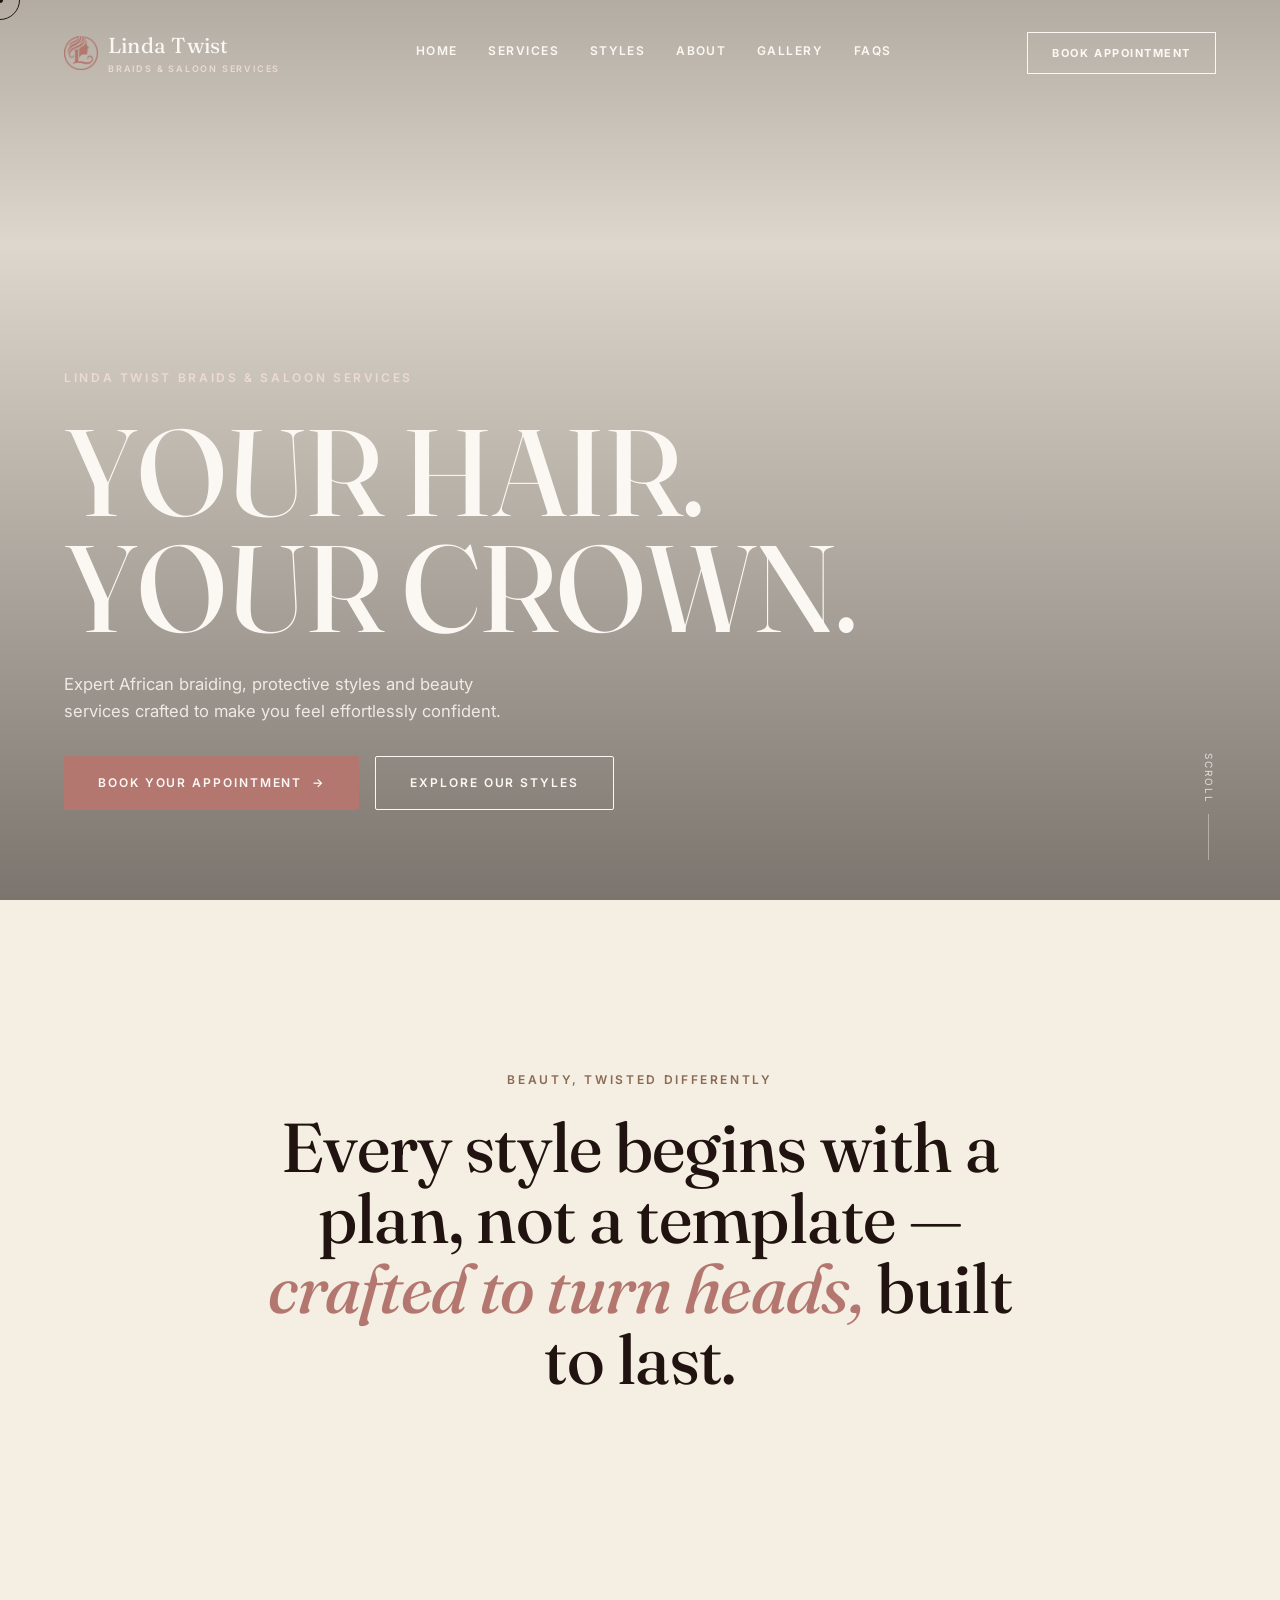
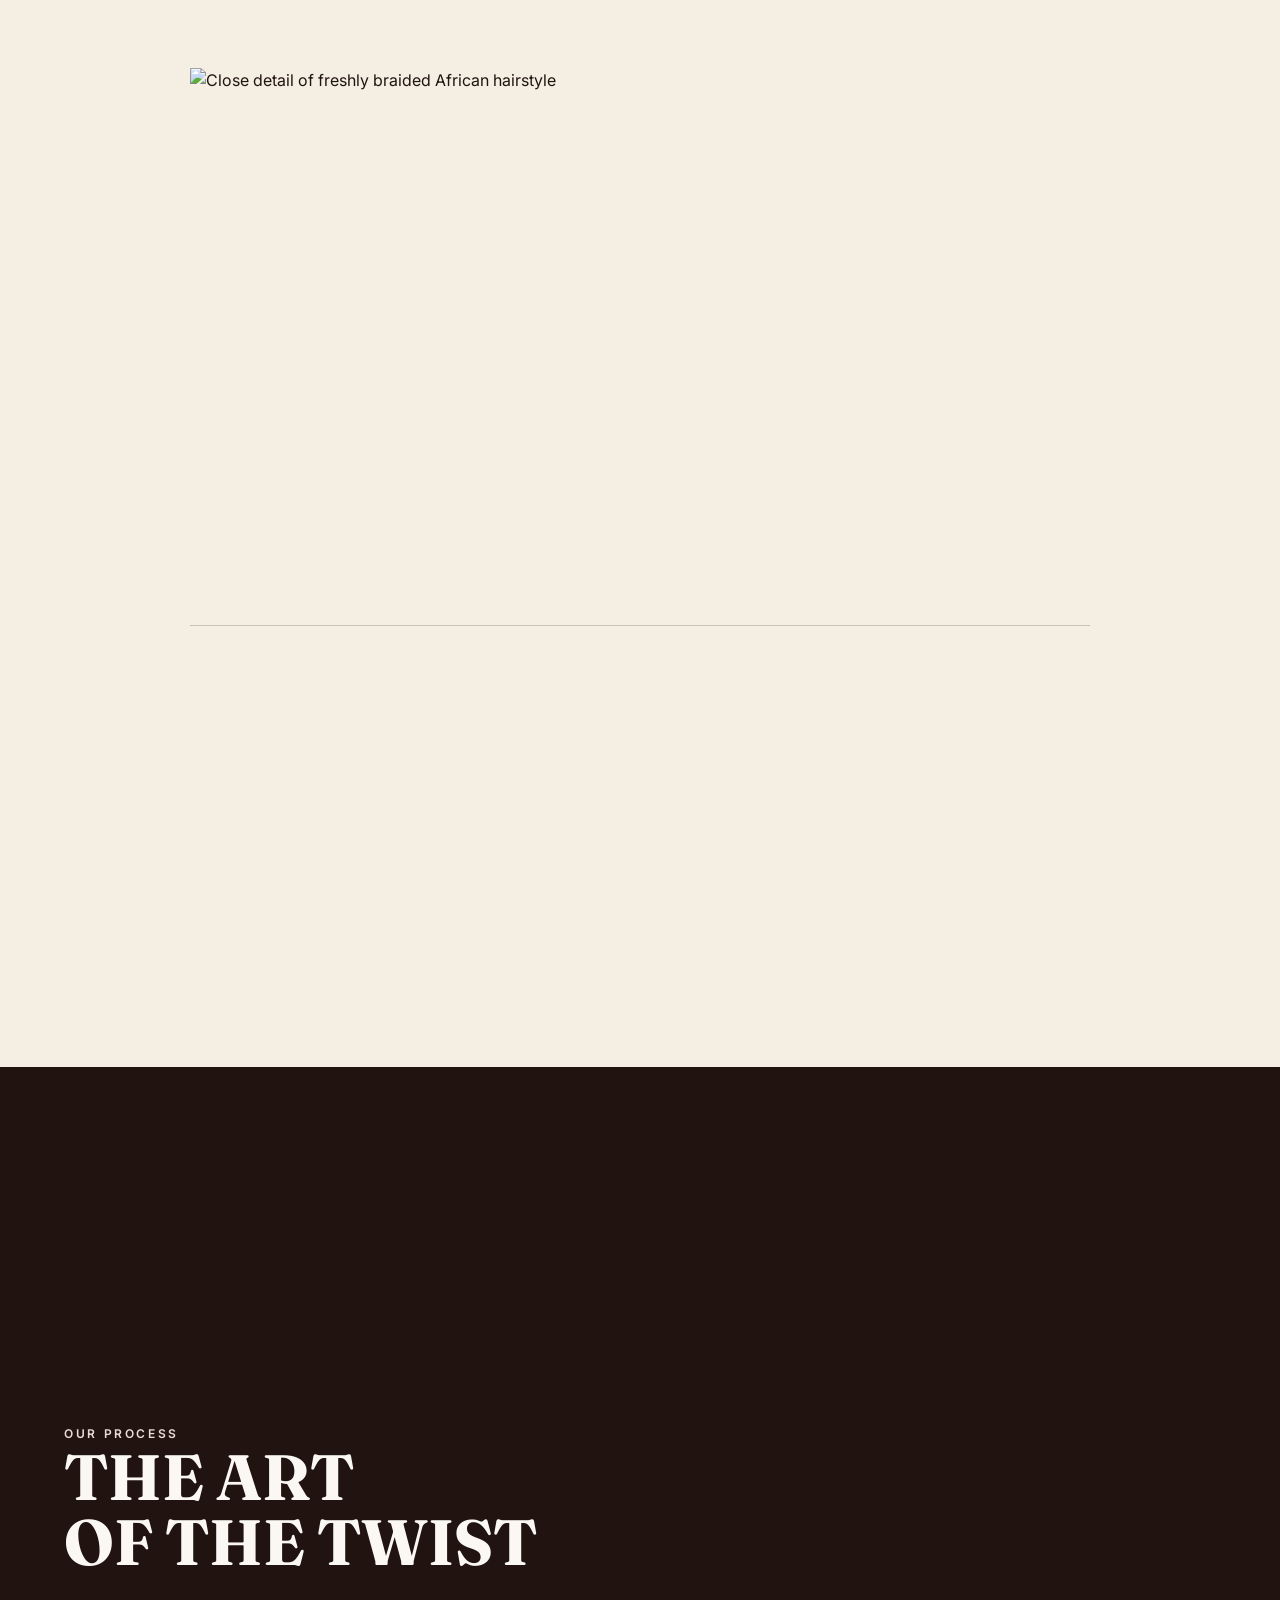
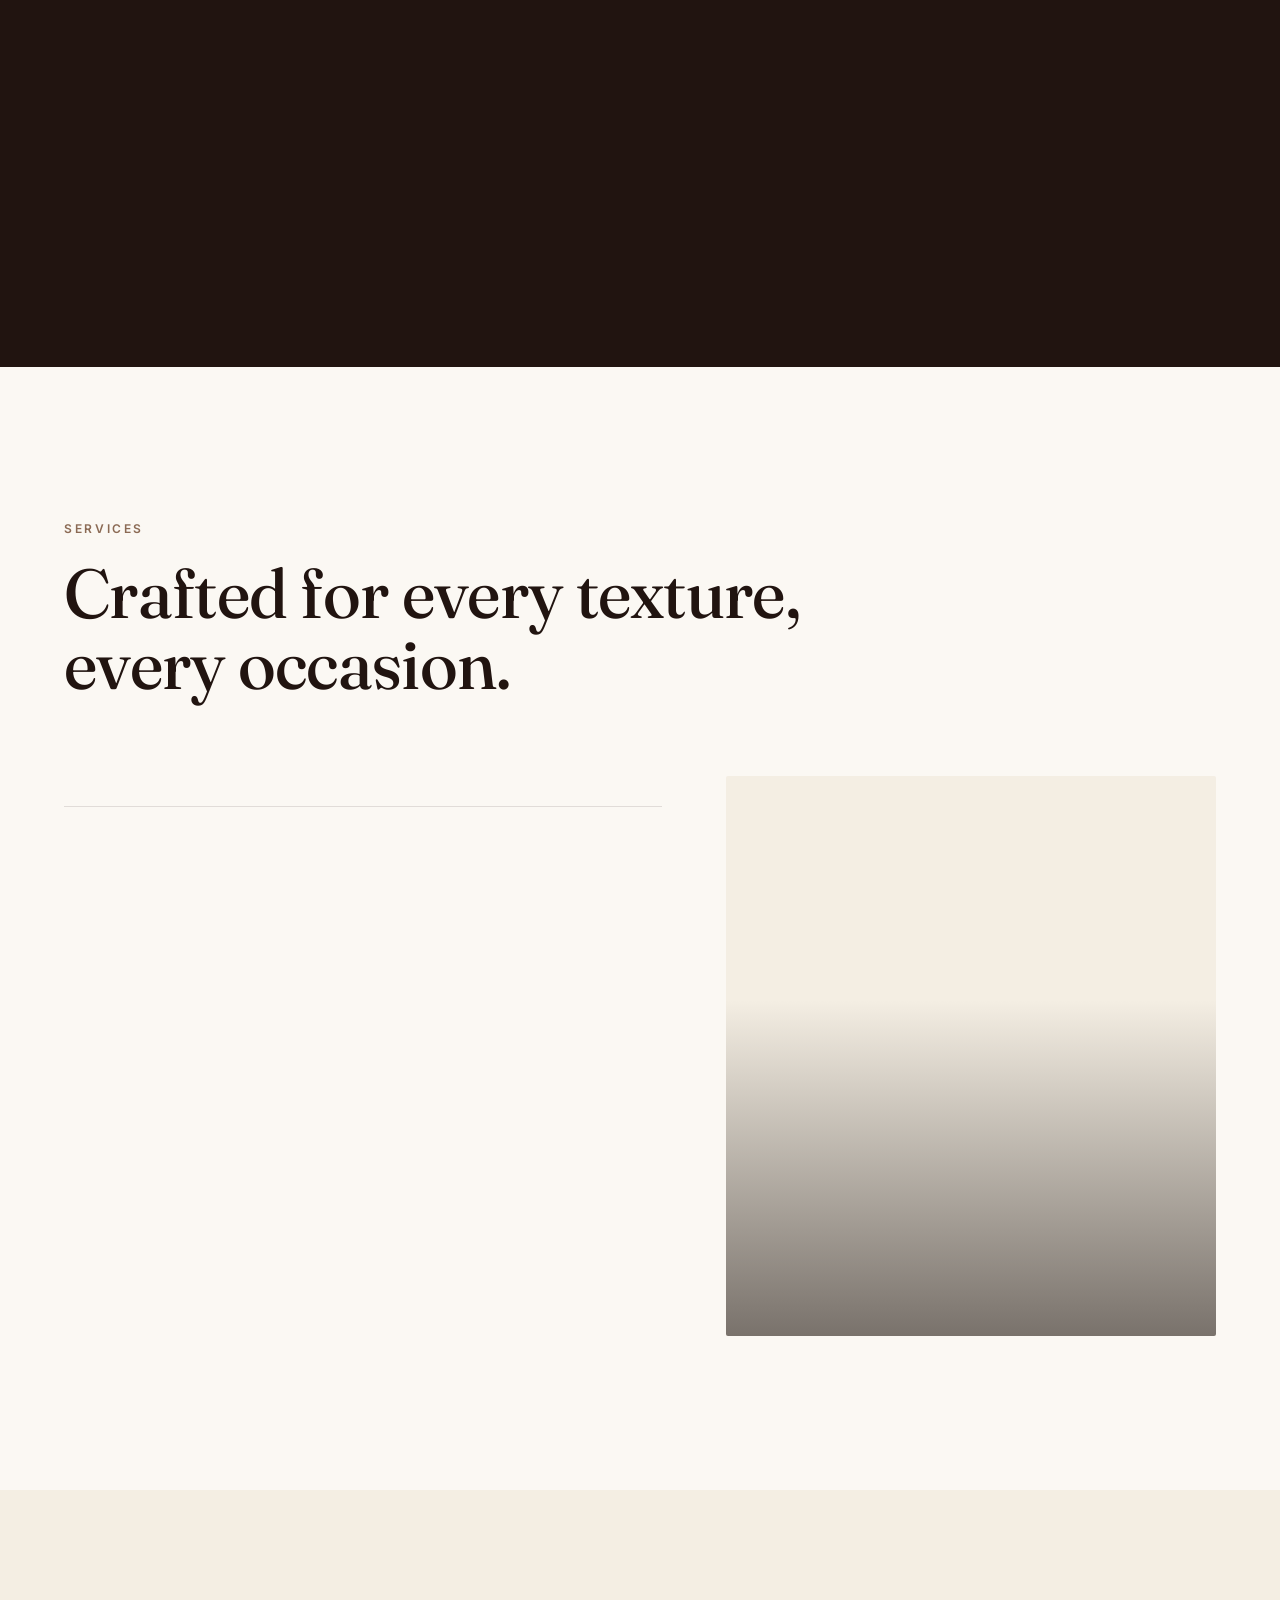
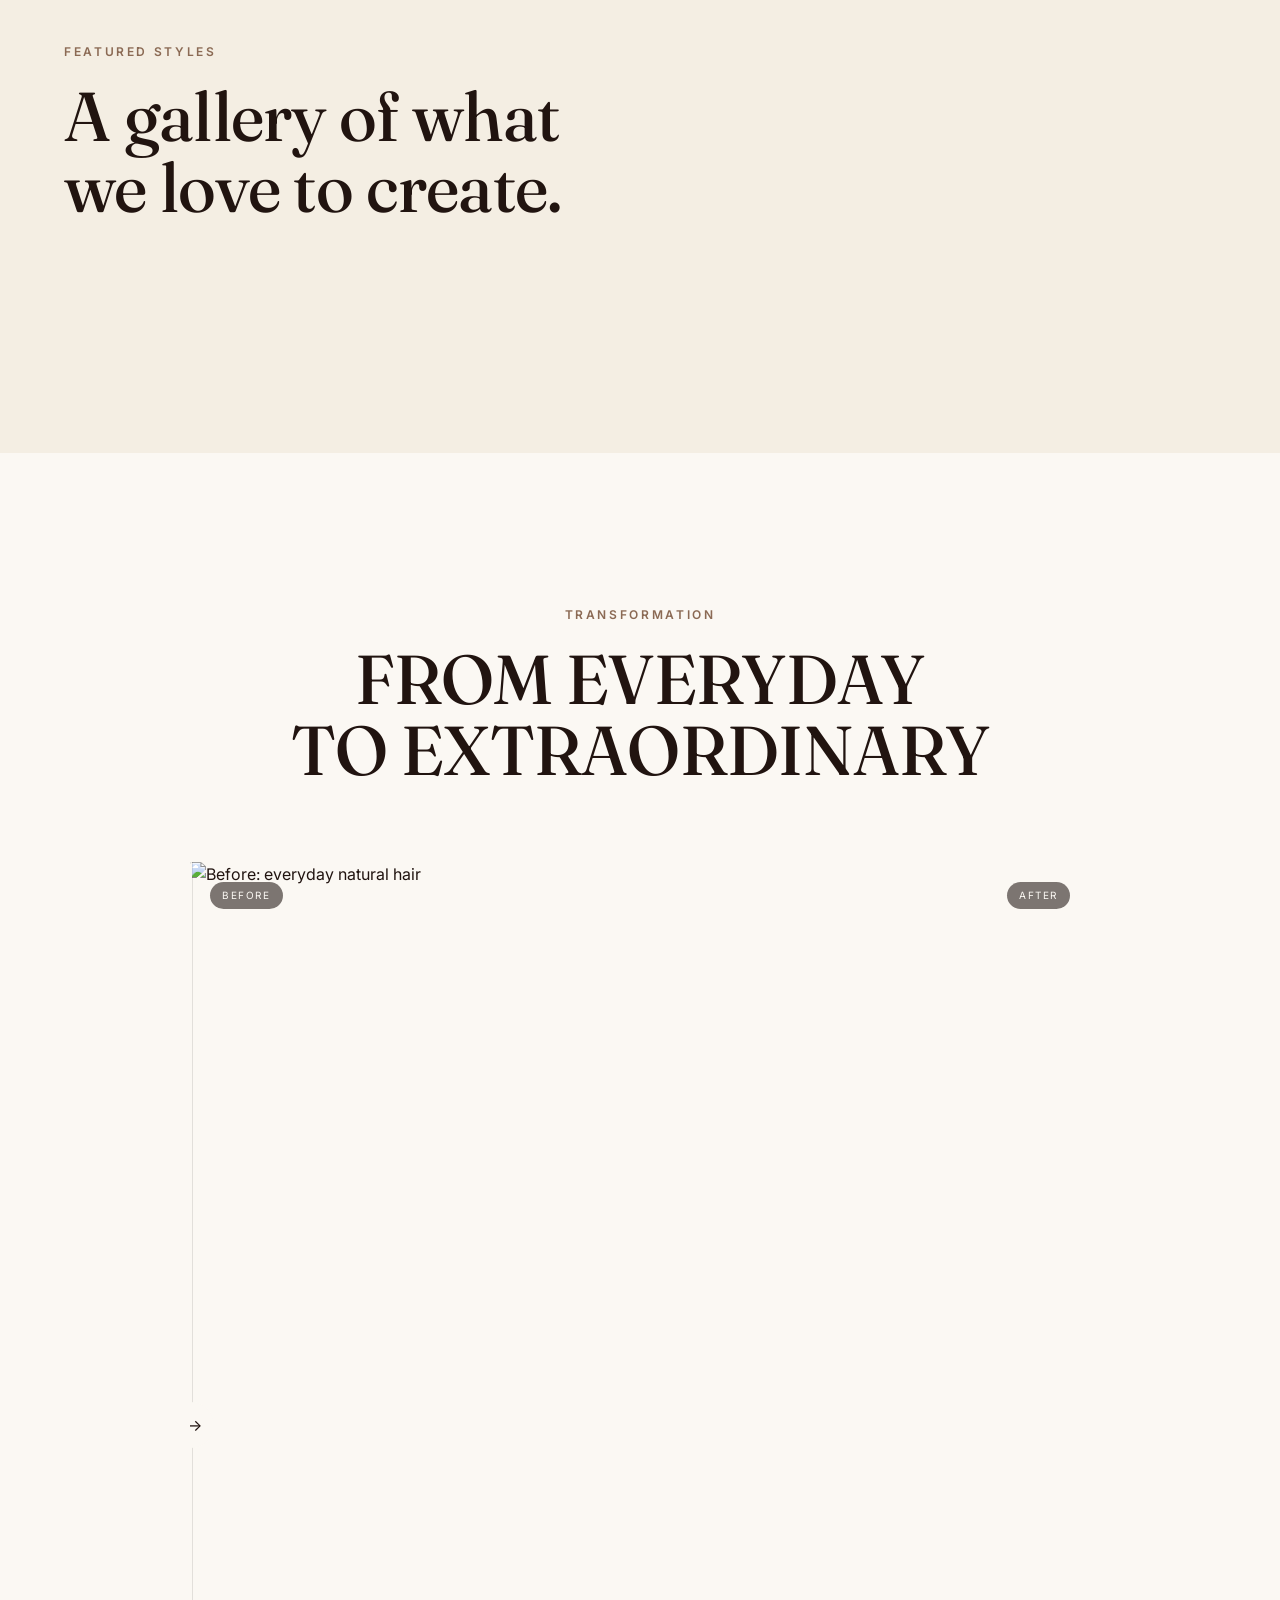
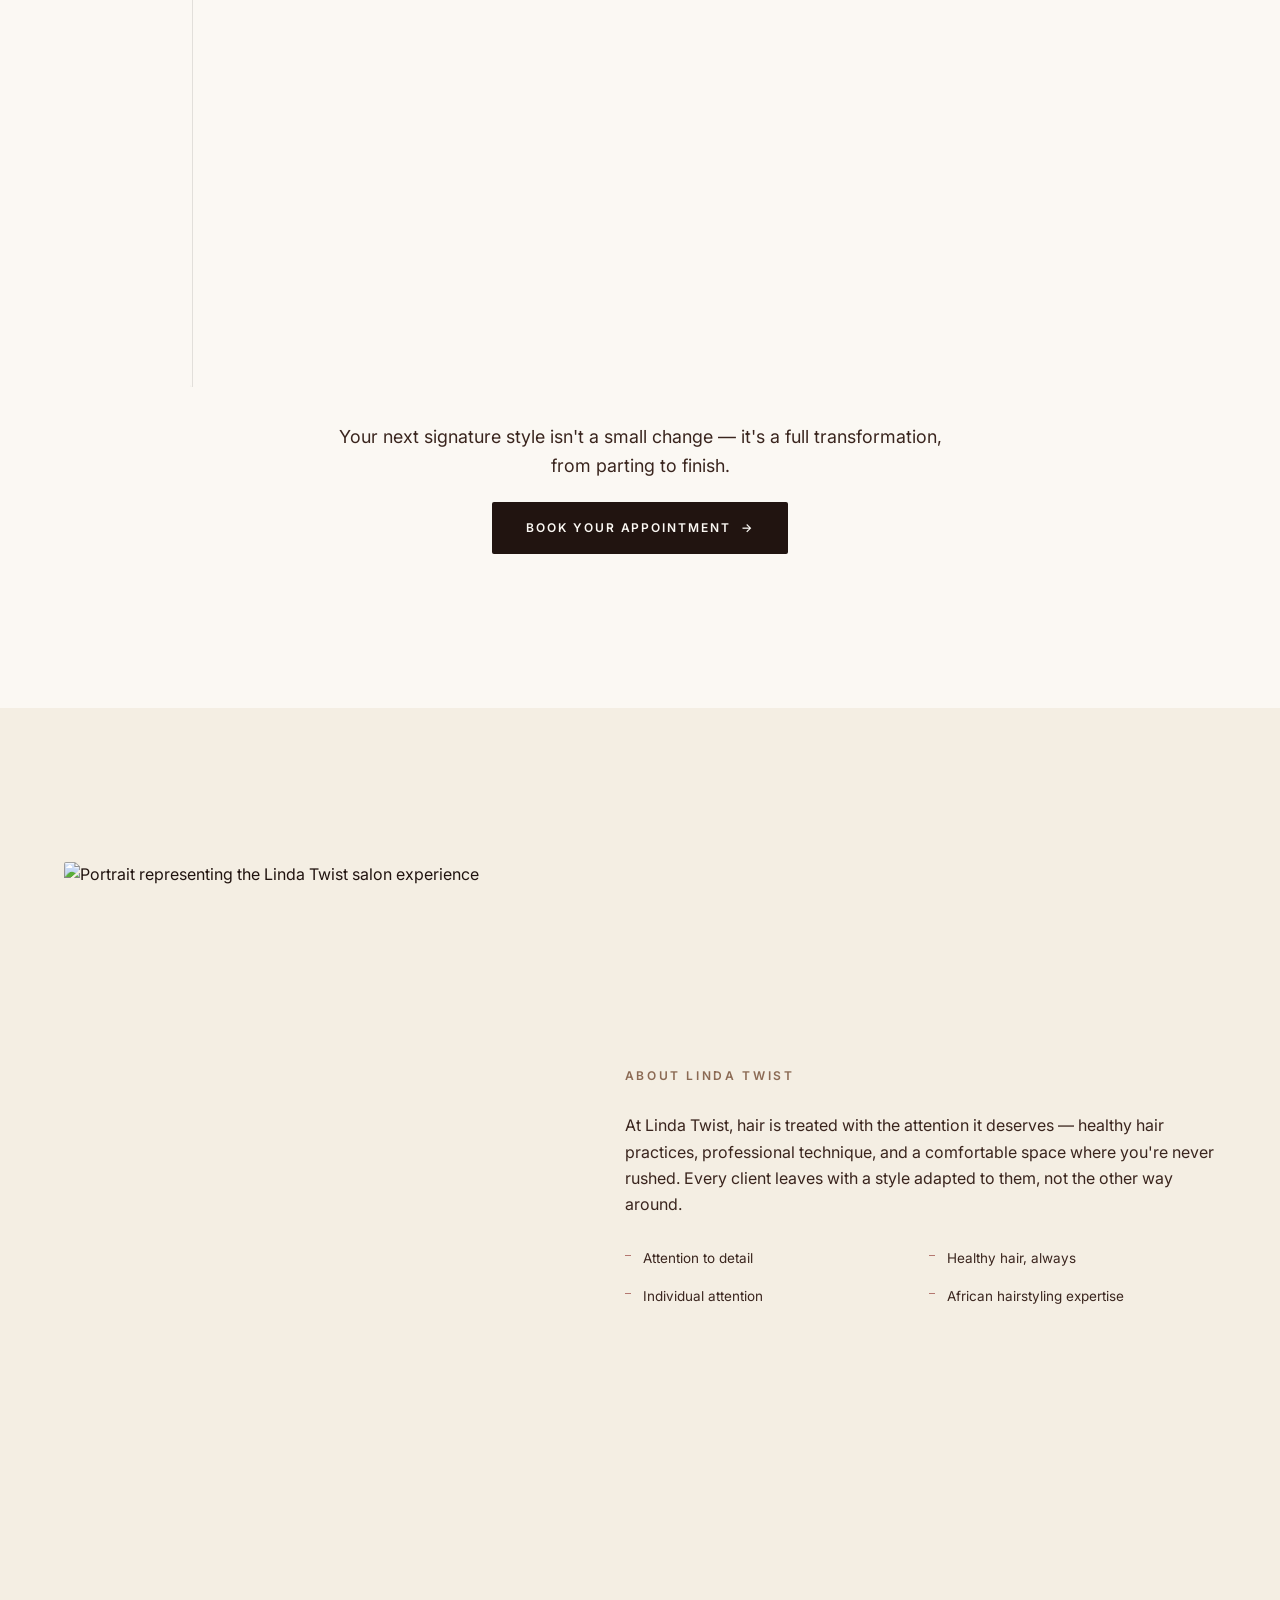
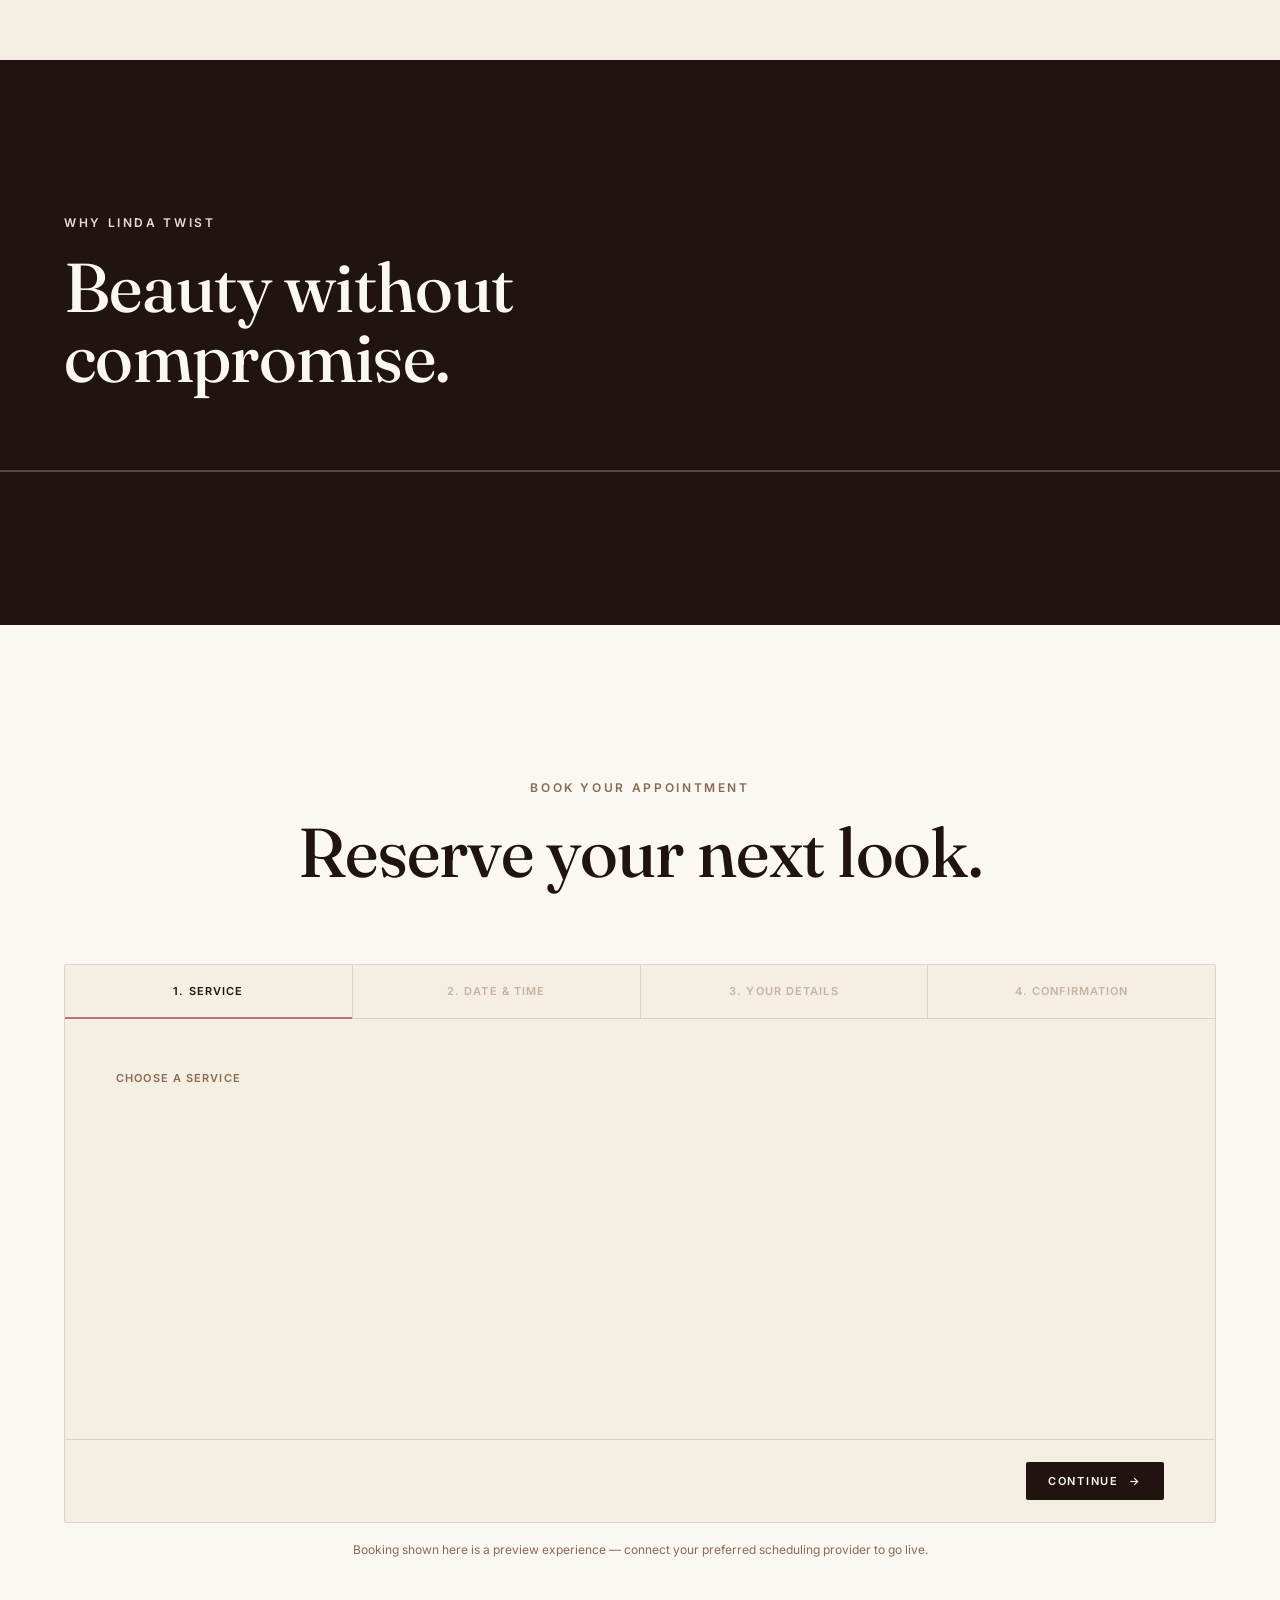
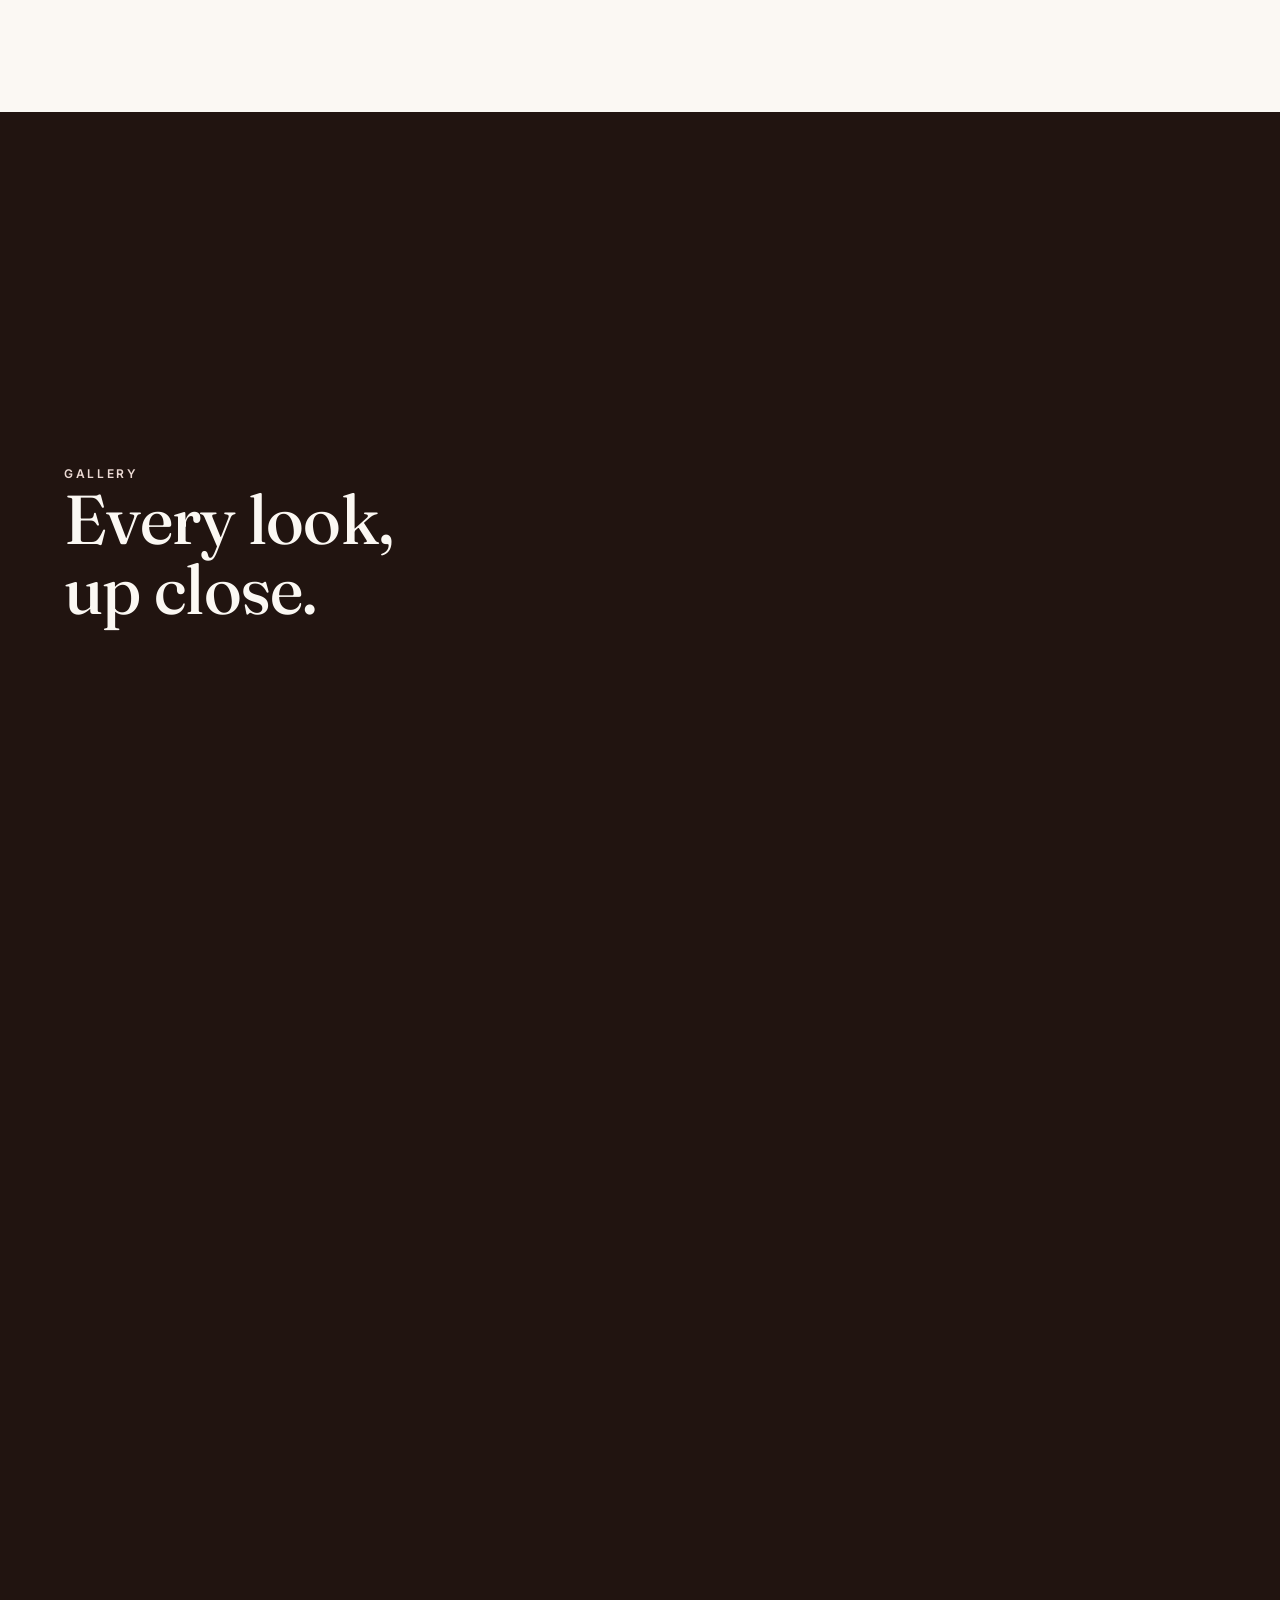
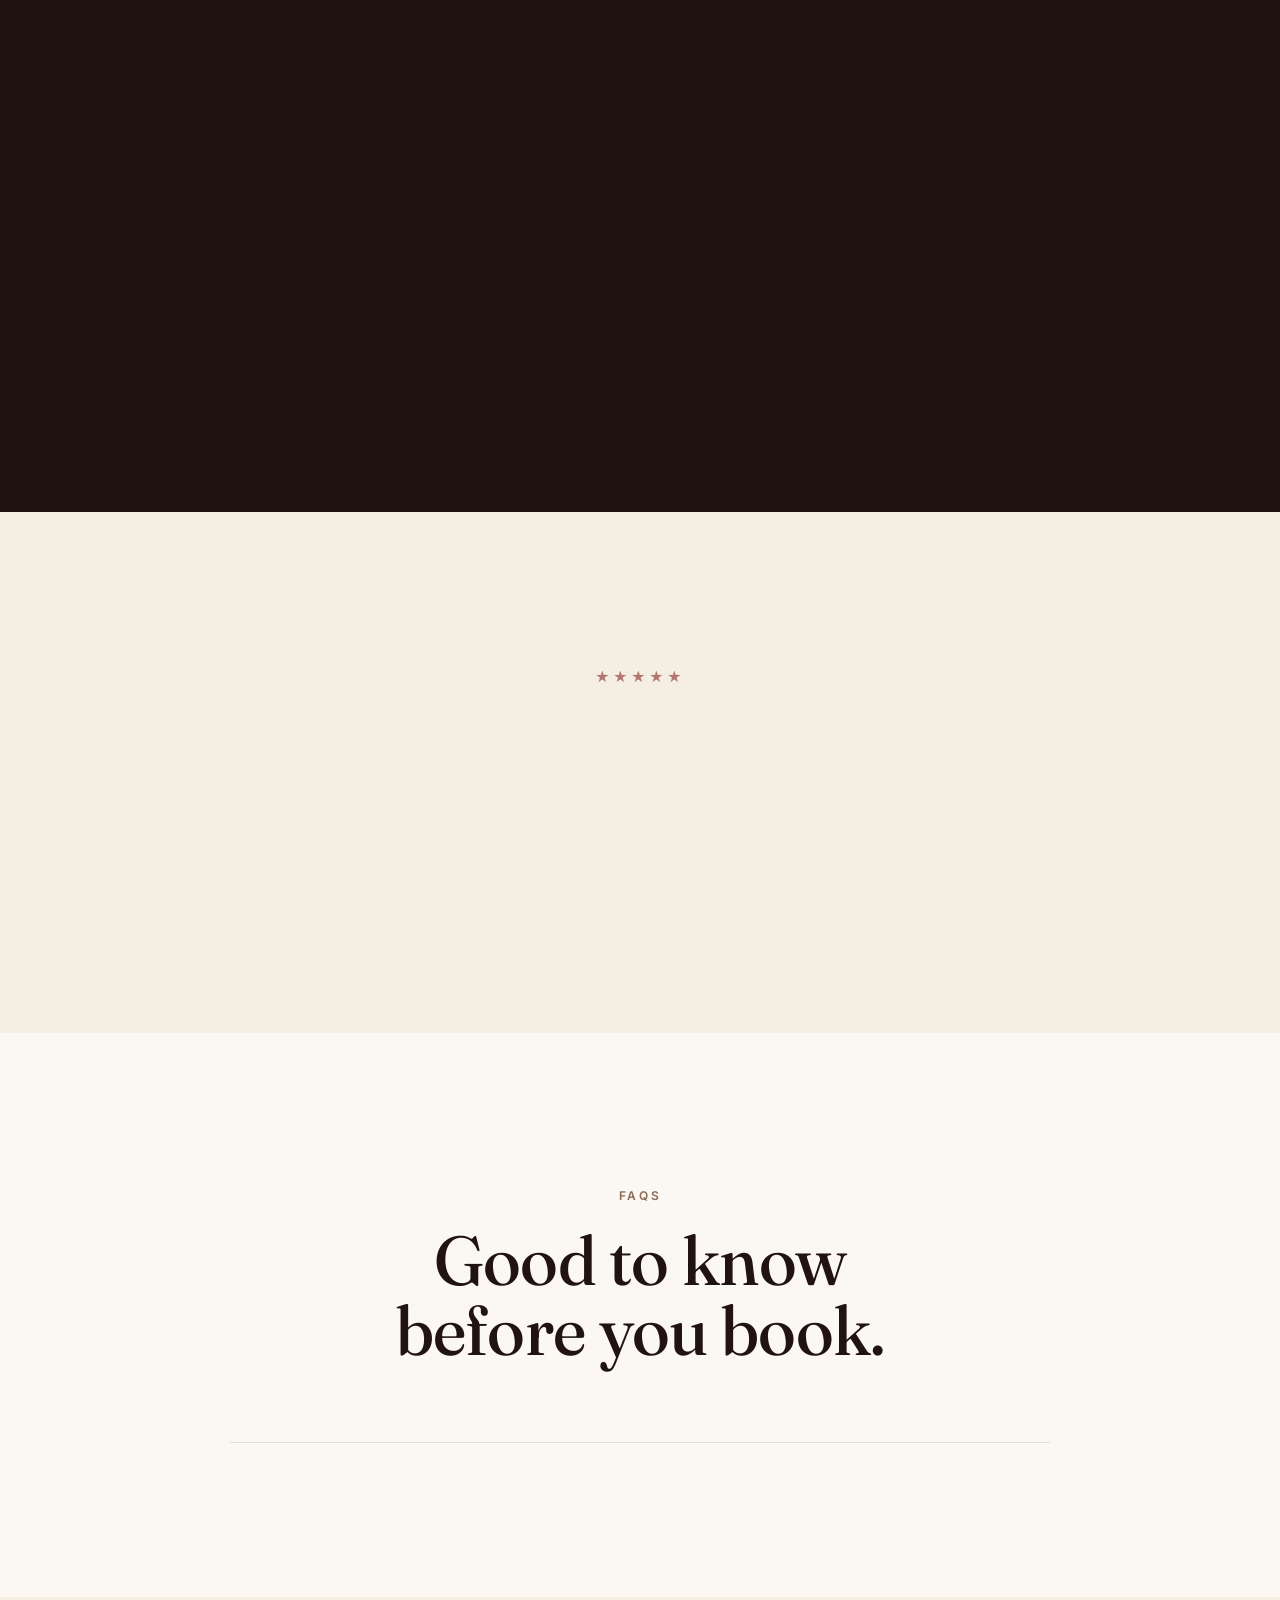
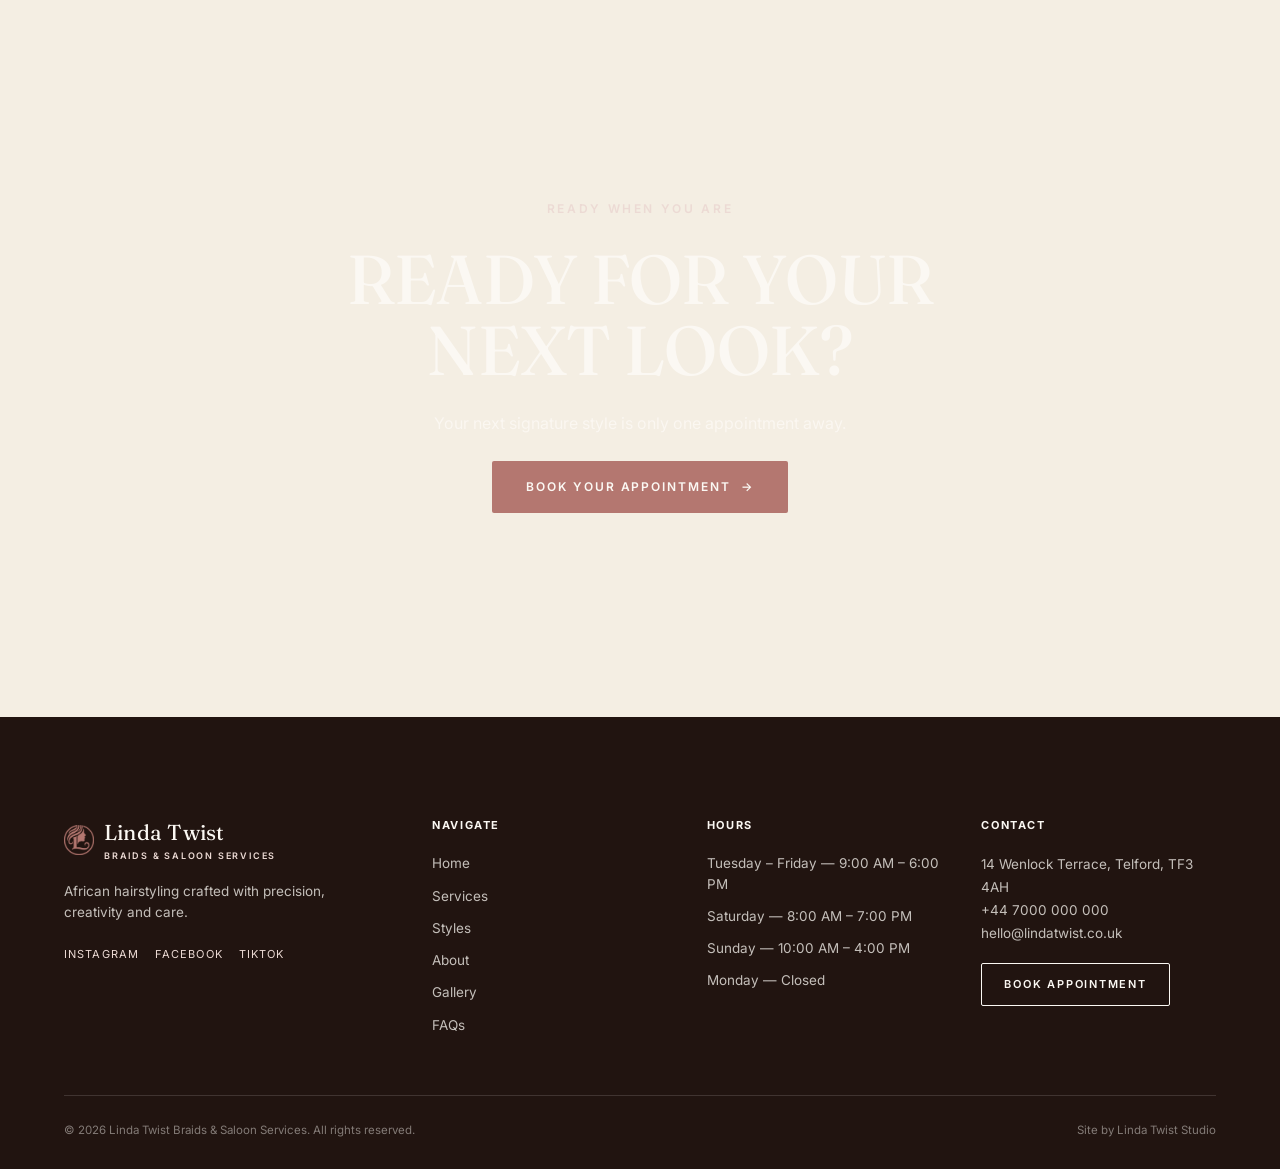
==== index.html @ e013d0c1 "Initial LindaTwist website" ====
<!doctype html>
<html lang="en">
<head>
<meta charset="UTF-8">
<meta name="viewport" content="width=device-width, initial-scale=1.0">
<title>Linda Twist — African Braiding &amp; Hair Styling Salon | Book Your Appointment</title>
<meta name="description" content="Linda Twist Braids &amp; Saloon Services — premium African braiding, protective styles, natural hair care and wig styling. Book your appointment today.">

<meta property="og:title" content="Linda Twist — Your Hair. Your Crown.">
<meta property="og:description" content="Expert African braiding, protective styles and beauty services crafted to make you feel effortlessly confident.">
<meta property="og:type" content="website">
<meta property="og:image" content="https://images.unsplash.com/photo-1533675080656-5aeaec05b16c?w=1200&q=80&auto=format&fit=crop">

<link rel="icon" type="image/png" href="assets/favicon-32.png">
<link rel="apple-touch-icon" href="assets/favicon-192.png">

<link rel="preconnect" href="https://fonts.googleapis.com">
<link rel="preconnect" href="https://fonts.gstatic.com" crossorigin>
<link href="https://fonts.googleapis.com/css2?family=Fraunces:ital,opsz,wght@0,9..144,340;0,9..144,460;0,9..144,480;1,9..144,460&family=Inter:wght@400;500;600;700&display=swap" rel="stylesheet">

<link rel="stylesheet" href="css/style.css">
</head>
<body>

<a class="skip-link" href="#main-content">Skip to content</a>

<!-- ============ LOADER ============ -->
<div id="loader" aria-hidden="true">
  <div class="loader-mark">LINDA TWIST</div>
  <div class="loader-sub">Braids &amp; Saloon Services</div>
  <div class="loader-bar"></div>
</div>

<!-- ============ CUSTOM CURSOR ============ -->
<div class="cursor-dot" aria-hidden="true"></div>
<div class="cursor-ring" aria-hidden="true"><span></span></div>

<!-- ============ NAV ============ -->
<header class="nav" id="siteNav">
  <a href="#home" class="nav-logo">
    <img src="assets/logo.png" alt="Linda Twist logo">
    <span>Linda Twist<br><small>Braids &amp; Saloon Services</small></span>
  </a>

  <nav class="nav-links" id="navLinks" aria-label="Primary">
    <a href="#home">Home</a>
    <a href="#services">Services</a>
    <a href="#styles">Styles</a>
    <a href="#about">About</a>
    <a href="#gallery">Gallery</a>
    <a href="#faqs">FAQs</a>
  </nav>

  <div class="nav-actions">
    <a href="#booking" class="nav-book">Book Appointment</a>
    <button class="hamburger" id="hamburger" aria-label="Open menu" aria-expanded="false" aria-controls="mobileMenu">
      <span></span><span></span><span></span>
    </button>
  </div>
</header>

<!-- ============ MOBILE MENU ============ -->
<div class="mobile-menu" id="mobileMenu">
  <nav class="mobile-menu-links" aria-label="Mobile">
    <a href="#home">Home</a>
    <a href="#services">Services</a>
    <a href="#styles">Styles</a>
    <a href="#about">About</a>
    <a href="#gallery">Gallery</a>
    <a href="#faqs">FAQs</a>
  </nav>
  <div class="mobile-menu-foot">
    <a href="#booking" class="btn btn-accent">Book Appointment <span class="arrow">→</span></a>
    <div class="mobile-menu-social">
      <a href="#" id="mmInstagram">Instagram</a>
      <a href="#" id="mmFacebook">Facebook</a>
      <a href="#" id="mmTiktok">TikTok</a>
    </div>
  </div>
</div>

<main id="main-content">

  <!-- ============ HERO ============ -->
  <section class="hero" id="home">
    <div class="hero-media" id="heroMedia">
      <img src="https://images.unsplash.com/photo-1533675080656-5aeaec05b16c?w=1800&q=85&auto=format&fit=crop" alt="Woman with elegant knotless braids, styled by Linda Twist">
    </div>
    <div class="hero-content">
      <div class="hero-eyebrow"><span class="eyebrow on-dark" id="heroEyebrow">Linda Twist Braids &amp; Saloon Services</span></div>
      <h1 class="hero-headline">
        <span class="line"><span>YOUR HAIR.</span></span>
        <span class="line"><span>YOUR CROWN.</span></span>
      </h1>
      <p class="hero-sub" id="heroSub">Expert African braiding, protective styles and beauty services crafted to make you feel effortlessly confident.</p>
      <div class="hero-ctas" id="heroCtas">
        <a href="#booking" class="btn btn-accent">Book Your Appointment <span class="arrow">→</span></a>
        <a href="#styles" class="btn btn-outline on-dark">Explore Our Styles</a>
      </div>
    </div>
    <div class="hero-scroll">
      <span>Scroll</span>
      <div class="line-anim"></div>
    </div>
  </section>

  <!-- ============ INTRO / BRAND STATEMENT ============ -->
  <section class="intro">
    <div class="intro-statement">
      <span class="eyebrow reveal">Beauty, Twisted Differently</span>
      <h2 class="display-lg reveal">Every style begins with a plan, not a template — <em>crafted to turn heads,</em> built to last.</h2>
    </div>

    <!-- MEETING MOMENT 1: pinned image, next section rises over it -->
    <div class="meeting" id="meeting1">
      <div class="meeting-pin">
        <div class="meeting-image" id="meetingImage1">
          <img src="https://images.unsplash.com/photo-1518639045788-b3bceb33cd9c?w=1400&q=80&auto=format&fit=crop" alt="Close detail of freshly braided African hairstyle">
          <div class="meeting-rise" id="meetingRise1">
            <p class="display-md">Where braiding becomes a language, and every parting tells you something true.</p>
          </div>
        </div>
      </div>
    </div>
  </section>

  <!-- ============ THE ART OF THE TWIST — pinned storytelling ============ -->
  <section class="craft" id="craftSection">
    <div class="craft-pin">
      <div class="craft-left">
        <span class="eyebrow on-dark">Our Process</span>
        <h2>THE ART<br>OF THE TWIST</h2>
        <div class="craft-progress" id="craftProgress"></div>
      </div>
      <div class="craft-right" id="craftRight"></div>
    </div>
  </section>

  <!-- ============ SERVICES ============ -->
  <section class="services section-pad" id="services">
    <div class="container">
      <div class="section-head">
        <span class="eyebrow reveal">Services</span>
        <h2 class="display-lg reveal">Crafted for every texture, <br>every occasion.</h2>
      </div>

      <div class="services-layout">
        <div>
          <div class="service-tabs" id="serviceTabs"></div>
          <div class="service-list" id="serviceList"></div>
        </div>
        <div class="service-preview" id="servicePreview">
          <span class="preview-label" id="previewLabel"></span>
        </div>
      </div>
    </div>
  </section>

  <!-- ============ FEATURED STYLES ============ -->
  <section class="featured section-pad" id="styles">
    <div class="container">
      <div class="section-head">
        <span class="eyebrow reveal">Featured Styles</span>
        <h2 class="display-lg reveal">A gallery of what<br>we love to create.</h2>
      </div>
      <div class="masonry" id="masonryGrid"></div>
    </div>
  </section>

  <!-- ============ TRANSFORMATION ============ -->
  <section class="transformation section-pad">
    <div class="container">
      <div class="section-head" style="text-align:center; align-items:center;">
        <span class="eyebrow reveal">Transformation</span>
        <h2 class="display-lg reveal">FROM EVERYDAY<br>TO EXTRAORDINARY</h2>
      </div>
      <div class="transform-frame" id="transformFrame">
        <div class="layer before-layer">
          <img id="beforeImg" alt="Before: everyday natural hair">
        </div>
        <div class="layer after-layer" id="afterLayer">
          <img id="afterImg" alt="After: signature Linda Twist style">
        </div>
        <span class="transform-tag before">Before</span>
        <span class="transform-tag after">After</span>
        <div class="transform-divider" id="transformDivider"></div>
      </div>
      <div class="transform-copy">
        <p class="body-lg">Your next signature style isn't a small change — it's a full transformation, from parting to finish.</p>
        <div style="margin-top:22px;"><a href="#booking" class="btn btn-primary">Book Your Appointment <span class="arrow">→</span></a></div>
      </div>
    </div>
  </section>

  <!-- ============ ABOUT ============ -->
  <section class="about section-pad" id="about">
    <div class="container">
      <div class="about-layout">
        <div class="about-media reveal" id="aboutMedia">
          <img id="aboutImg" alt="Portrait representing the Linda Twist salon experience">
        </div>
        <div>
          <span class="eyebrow reveal">About Linda Twist</span>
          <p class="about-quote reveal" id="aboutQuote"></p>
          <p class="body-md reveal">At Linda Twist, hair is treated with the attention it deserves — healthy hair practices, professional technique, and a comfortable space where you're never rushed. Every client leaves with a style adapted to them, not the other way around.</p>
          <ul class="about-points">
            <li class="reveal">Attention to detail</li>
            <li class="reveal">Healthy hair, always</li>
            <li class="reveal">Individual attention</li>
            <li class="reveal">African hairstyling expertise</li>
          </ul>
        </div>
      </div>
    </div>
  </section>

  <!-- ============ WHY CHOOSE US (also MEETING MOMENT 2 transition target) ============ -->
  <section class="why-us section-pad">
    <div class="container">
      <div class="section-head">
        <span class="eyebrow on-dark reveal">Why Linda Twist</span>
        <h2 class="display-lg reveal">Beauty without<br>compromise.</h2>
      </div>
    </div>
    <div class="why-grid" id="whyGrid"></div>
  </section>

  <!-- ============ BOOKING ============ -->
  <section class="booking section-pad" id="booking">
    <div class="container">
      <div class="section-head" style="text-align:center; align-items:center;">
        <span class="eyebrow reveal">Book Your Appointment</span>
        <h2 class="display-lg reveal">Reserve your next look.</h2>
      </div>

      <div class="booking-shell reveal">
        <div class="booking-steps" id="bookingSteps">
          <div class="step active" data-step="0">1. Service</div>
          <div class="step" data-step="1">2. Date &amp; Time</div>
          <div class="step" data-step="2">3. Your Details</div>
          <div class="step" data-step="3">4. Confirmation</div>
        </div>

        <div class="booking-body">
          <!-- STEP 0: SERVICE -->
          <div class="booking-panel active" data-panel="0">
            <div class="booking-field">
              <label>Choose a service</label>
              <div class="booking-grid" id="bookingServiceGrid"></div>
            </div>
          </div>

          <!-- STEP 1: DATE + TIME -->
          <div class="booking-panel" data-panel="1">
            <div class="booking-field-row">
              <div class="booking-field">
                <label for="bookingDate">Select a date</label>
                <input type="date" id="bookingDate">
              </div>
              <div class="booking-field">
                <label>Selected service</label>
                <input type="text" id="bookingServiceReadout" readonly>
              </div>
            </div>
            <div class="booking-field">
              <label>Available times</label>
              <div class="time-slots" id="timeSlots"></div>
            </div>
          </div>

          <!-- STEP 2: DETAILS -->
          <div class="booking-panel" data-panel="2">
            <div class="booking-field-row">
              <div class="booking-field">
                <label for="clientName">Full name</label>
                <input type="text" id="clientName" placeholder="Jane Doe" required>
              </div>
              <div class="booking-field">
                <label for="clientEmail">Email</label>
                <input type="email" id="clientEmail" placeholder="jane@email.com" required>
              </div>
            </div>
            <div class="booking-field-row">
              <div class="booking-field">
                <label for="clientPhone">Phone</label>
                <input type="tel" id="clientPhone" placeholder="+44 7000 000 000" required>
              </div>
              <div class="booking-field">
                <label>Selected service</label>
                <input type="text" id="clientServiceReadout" readonly>
              </div>
            </div>
            <div class="booking-field">
              <label for="clientNotes">Notes / special requests</label>
              <textarea id="clientNotes" rows="3" placeholder="Anything we should know before your appointment?"></textarea>
            </div>
          </div>

          <!-- STEP 3: CONFIRMATION -->
          <div class="booking-panel" data-panel="3">
            <div class="confirmation">
              <div class="check">✓</div>
              <h3 class="display-md">Your appointment is reserved</h3>
              <p class="body-md" style="margin-top:10px;">A confirmation has been sent to your email. We can't wait to see you.</p>
              <div class="confirm-details" id="confirmDetails"></div>
              <p class="confirm-note">Cancellation policy: please give at least 48 hours' notice to reschedule or cancel without losing your deposit. Location: <span id="confirmAddress"></span>.</p>
            </div>
          </div>
        </div>

        <div class="booking-nav" id="bookingNav">
          <button class="link-underline" id="bookingBack" style="visibility:hidden;">← Back</button>
          <span class="booking-summary-chip" id="bookingChip"></span>
          <button class="btn btn-primary btn-sm" id="bookingNext">Continue <span class="arrow">→</span></button>
        </div>
      </div>

      <p style="text-align:center; margin-top:18px; font-size:12px; color:var(--caramel);">
        <!-- INTEGRATION NOTE: this booking flow is front-end only.
             Wire the "Confirm" action (see main.js → BOOKING_INTEGRATION) to
             Calendly, Fresha, Square Appointments, SimplyBook.me, a Google
             Calendar API call, or a custom backend + Stripe deposit. -->
        Booking shown here is a preview experience — connect your preferred scheduling provider to go live.
      </p>
    </div>
  </section>

  <!-- ============ GALLERY — pinned horizontal scroll ============ -->
  <section class="gallery-section" id="gallery">
    <div class="gallery-pin">
      <div class="gallery-head">
        <span class="eyebrow on-dark">Gallery</span>
        <h2 class="display-lg">Every look,<br>up close.</h2>
      </div>
      <div class="gallery-track" id="galleryTrack"></div>
    </div>
  </section>

  <!-- ============ TESTIMONIALS ============ -->
  <section class="testimonials section-pad">
    <div class="container">
      <div class="testi-shell">
        <div class="testi-stars">★★★★★</div>
        <p class="testi-quote" id="testiQuote"></p>
        <p class="testi-meta" id="testiMeta"></p>
        <div class="testi-dots" id="testiDots"></div>
      </div>
    </div>
  </section>

  <!-- ============ FAQ ============ -->
  <section class="faq section-pad" id="faqs">
    <div class="container">
      <div class="section-head" style="text-align:center; align-items:center;">
        <span class="eyebrow reveal">FAQs</span>
        <h2 class="display-lg reveal">Good to know<br>before you book.</h2>
      </div>
      <div class="faq-list" id="faqList"></div>
    </div>
  </section>

  <!-- ============ FINAL CTA ============ -->
  <section class="final-cta">
    <div class="final-cta-media" id="finalCtaMedia">
      <img src="https://images.unsplash.com/photo-1543756779-ea44ce4f4e64?w=1800&q=85&auto=format&fit=crop" alt="Client with finished signature Linda Twist hairstyle">
    </div>
    <div class="final-cta-content">
      <span class="eyebrow on-dark">Ready When You Are</span>
      <h2 class="display-lg">READY FOR YOUR<br>NEXT LOOK?</h2>
      <p>Your next signature style is only one appointment away.</p>
      <a href="#booking" class="btn btn-accent">Book Your Appointment <span class="arrow">→</span></a>
    </div>
  </section>

</main>

<!-- ============ FOOTER ============ -->
<footer class="site-footer">
  <div class="container">
    <div class="footer-top">
      <div class="footer-brand">
        <a href="#home" class="nav-logo">
          <img src="assets/logo.png" alt="Linda Twist logo" style="width:30px;height:30px;">
          <span>Linda Twist<br><small style="color:var(--accent-tint)">Braids &amp; Saloon Services</small></span>
        </a>
        <p>African hairstyling crafted with precision, creativity and care.</p>
        <div class="footer-social">
          <a href="#" id="fsInstagram">Instagram</a>
          <a href="#" id="fsFacebook">Facebook</a>
          <a href="#" id="fsTiktok">TikTok</a>
        </div>
      </div>
      <div class="footer-col">
        <h4>Navigate</h4>
        <ul id="footerNav"></ul>
      </div>
      <div class="footer-col">
        <h4>Hours</h4>
        <ul id="footerHours"></ul>
      </div>
      <div class="footer-col">
        <h4>Contact</h4>
        <address id="footerContact"></address>
        <div style="margin-top:18px;"><a href="#booking" class="btn btn-outline on-dark btn-sm">Book Appointment</a></div>
      </div>
    </div>
    <div class="footer-bottom">
      <span>&copy; <span id="year"></span> Linda Twist Braids &amp; Saloon Services. All rights reserved.</span>
      <span>Site by Linda Twist Studio</span>
    </div>
  </div>
</footer>

<!-- ============ MOBILE STICKY BOOKING BAR ============ -->
<a href="#booking" class="mobile-book-bar">Book An Appointment</a>

<script src="https://cdnjs.cloudflare.com/ajax/libs/gsap/3.12.5/gsap.min.js"></script>
<script src="https://cdnjs.cloudflare.com/ajax/libs/gsap/3.12.5/ScrollTrigger.min.js"></script>
<script src="js/config.js"></script>
<script src="js/main.js"></script>
</body>
</html>
---- css/style.css ----
/* ============================================================
   LINDA TWIST — DESIGN TOKENS
   Palette derived from the brand mark: a dusty rose-espresso
   (#b47770) sampled directly from the logo, set against warm
   cream and deep near-black brown.
   ============================================================ */

:root{
  --cream:        #F4EEE3;
  --ivory:        #FBF8F3;
  --espresso:     #211410;
  --chocolate:    #3A251E;
  --caramel:      #8B6A54;
  --caramel-soft: #C7B39E;
  --accent:       #B47770;
  --accent-dark:  #8C574F;
  --accent-tint:  #ECDAD4;
  --line:         rgba(33,20,16,0.12);
  --line-soft:    rgba(33,20,16,0.07);

  --font-display: "Fraunces", "Iowan Old Style", serif;
  --font-body:    "Inter", -apple-system, sans-serif;

  --container: 1360px;
  --gutter: clamp(20px, 5vw, 64px);

  --ease: cubic-bezier(.16,.8,.24,1);
  --ease-soft: cubic-bezier(.4,0,.2,1);
}

*, *::before, *::after{ box-sizing: border-box; }

html{
  scroll-behavior: smooth;
}

body{
  margin: 0;
  background: var(--cream);
  color: var(--espresso);
  font-family: var(--font-body);
  font-size: 16px;
  line-height: 1.5;
  -webkit-font-smoothing: antialiased;
  overflow-x: hidden;
}

body.no-scroll{ overflow: hidden; height: 100vh; }

img{ max-width: 100%; display: block; }

a{ color: inherit; text-decoration: none; }

button{
  font-family: inherit;
  cursor: pointer;
  border: none;
  background: none;
  color: inherit;
}

ul{ list-style: none; margin: 0; padding: 0; }

h1,h2,h3,h4,p{ margin: 0; }

.container{
  max-width: var(--container);
  margin: 0 auto;
  padding: 0 var(--gutter);
}

/* ---------- Typography ---------- */

.eyebrow{
  font-family: var(--font-body);
  font-size: 12px;
  font-weight: 600;
  letter-spacing: 0.22em;
  text-transform: uppercase;
  color: var(--caramel);
}

.eyebrow.on-dark{ color: var(--accent-tint); }

.display-xl{
  font-family: var(--font-display);
  font-weight: 480;
  font-size: clamp(3rem, 8vw, 7.2rem);
  line-height: 0.98;
  letter-spacing: -0.01em;
}

.display-lg{
  font-family: var(--font-display);
  font-weight: 470;
  font-size: clamp(2.4rem, 5.4vw, 4.6rem);
  line-height: 1.02;
  letter-spacing: -0.01em;
}

.display-md{
  font-family: var(--font-display);
  font-weight: 460;
  font-size: clamp(1.8rem, 3.2vw, 2.8rem);
  line-height: 1.08;
}

.body-lg{
  font-size: clamp(1.05rem, 1.4vw, 1.25rem);
  line-height: 1.6;
  color: var(--chocolate);
  font-weight: 400;
}

.body-md{
  font-size: 1rem;
  line-height: 1.65;
  color: var(--chocolate);
}

.italic-serif{
  font-family: var(--font-display);
  font-style: italic;
  font-weight: 400;
}

/* ---------- Buttons ---------- */

.btn{
  position: relative;
  display: inline-flex;
  align-items: center;
  gap: 10px;
  padding: 17px 34px;
  font-size: 12px;
  font-weight: 600;
  letter-spacing: 0.16em;
  text-transform: uppercase;
  border-radius: 2px;
  transition: transform .5s var(--ease), background .4s var(--ease), color .4s var(--ease), border-color .4s var(--ease);
  white-space: nowrap;
}

.btn-primary{
  background: var(--espresso);
  color: var(--ivory);
}
.btn-primary:hover{ background: var(--accent-dark); transform: translateY(-2px); }

.btn-accent{
  background: var(--accent);
  color: var(--ivory);
}
.btn-accent:hover{ background: var(--accent-dark); transform: translateY(-2px); }

.btn-outline{
  border: 1px solid currentColor;
  color: var(--espresso);
  background: transparent;
}
.btn-outline.on-dark{ color: var(--ivory); }
.btn-outline:hover{ background: var(--espresso); color: var(--ivory); }
.btn-outline.on-dark:hover{ background: var(--ivory); color: var(--espresso); }

.btn-sm{ padding: 12px 22px; font-size: 11px; }

.btn .arrow{ transition: transform .4s var(--ease); }
.btn:hover .arrow{ transform: translateX(4px); }

.link-underline{
  position: relative;
  padding-bottom: 2px;
  font-size: 13px;
  font-weight: 600;
  letter-spacing: 0.08em;
  text-transform: uppercase;
}
.link-underline::after{
  content: "";
  position: absolute;
  left: 0; bottom: 0;
  width: 100%; height: 1px;
  background: currentColor;
  transform: scaleX(1);
  transform-origin: right;
  transition: transform .5s var(--ease);
}
.link-underline:hover::after{ transform: scaleX(0); transform-origin: left; }

/* ---------- Section scaffolding ---------- */

section{ position: relative; }

.section-pad{ padding: clamp(80px, 12vw, 160px) 0; }
.section-pad-sm{ padding: clamp(56px, 8vw, 100px) 0; }

.section-head{
  display: flex;
  flex-direction: column;
  gap: 20px;
  margin-bottom: clamp(40px, 6vw, 80px);
}

.divider{
  width: 100%;
  height: 1px;
  background: var(--line);
  border: none;
}

/* thin numbering label used only where content is a real sequence */
.num-label{
  font-family: var(--font-display);
  font-size: 13px;
  color: var(--caramel);
  letter-spacing: 0.05em;
}

/* ---------- Reveal utility (JS toggles .is-visible) ---------- */
.reveal{
  opacity: 0;
  transform: translateY(36px);
}
.reveal.is-visible{
  opacity: 1;
  transform: none;
  transition: opacity 1s var(--ease), transform 1s var(--ease);
}

@media (prefers-reduced-motion: reduce){
  .reveal{ opacity: 1; transform: none; }
  html{ scroll-behavior: auto; }
}

/* ---------- Custom cursor (desktop only) ---------- */
.cursor-dot, .cursor-ring{
  position: fixed;
  top: 0; left: 0;
  pointer-events: none;
  z-index: 999;
  border-radius: 50%;
  transform: translate(-50%,-50%);
  will-change: transform;
}
.cursor-dot{
  width: 6px; height: 6px;
  background: var(--espresso);
}
.cursor-ring{
  width: 40px; height: 40px;
  border: 1px solid var(--espresso);
  transition: width .3s var(--ease), height .3s var(--ease), border-color .3s var(--ease), background .3s var(--ease);
  display: flex;
  align-items: center;
  justify-content: center;
  font-size: 10px;
  letter-spacing: 0.1em;
  text-transform: uppercase;
  color: var(--ivory);
}
.cursor-ring.grow{
  width: 84px; height: 84px;
  background: var(--espresso);
  border-color: var(--espresso);
}
.cursor-ring span{ opacity: 0; transition: opacity .25s ease; }
.cursor-ring.grow span{ opacity: 1; }

@media (hover: none), (pointer: coarse){
  .cursor-dot, .cursor-ring{ display: none; }
}

/* ---------- Loader ---------- */
#loader{
  position: fixed;
  inset: 0;
  z-index: 2000;
  background: var(--espresso);
  color: var(--ivory);
  display: flex;
  align-items: center;
  justify-content: center;
  flex-direction: column;
  gap: 18px;
}
#loader .loader-mark{
  font-family: var(--font-display);
  font-size: clamp(2.2rem, 6vw, 3.6rem);
  letter-spacing: 0.02em;
}
#loader .loader-sub{
  font-size: 11px;
  letter-spacing: 0.32em;
  text-transform: uppercase;
  color: var(--accent-tint);
}
#loader .loader-bar{
  width: 220px;
  height: 1px;
  background: rgba(255,255,255,0.18);
  margin-top: 10px;
  position: relative;
  overflow: hidden;
}
#loader .loader-bar::after{
  content: "";
  position: absolute;
  left: 0; top: 0; bottom: 0;
  width: 0%;
  background: var(--accent);
}

/* ============================================================
   NAVIGATION
   ============================================================ */
.nav{
  position: fixed;
  top: 0; left: 0; right: 0;
  z-index: 900;
  display: flex;
  align-items: center;
  justify-content: space-between;
  padding: 30px var(--gutter);
  transition: padding .5s var(--ease), background .5s var(--ease), box-shadow .5s var(--ease);
}
.nav.scrolled{
  padding: 16px var(--gutter);
  background: rgba(244,238,227,0.82);
  backdrop-filter: blur(14px);
  -webkit-backdrop-filter: blur(14px);
  box-shadow: 0 1px 0 var(--line);
}

.nav-logo{
  display: flex;
  align-items: center;
  gap: 10px;
  font-family: var(--font-display);
  font-size: 1.35rem;
  letter-spacing: 0.01em;
  color: var(--ivory);
  transition: color .5s var(--ease);
}
.nav.scrolled .nav-logo{ color: var(--espresso); }
.nav-logo img{ width: 34px; height: 34px; }
.nav-logo small{
  display: block;
  font-family: var(--font-body);
  font-size: 9px;
  font-weight: 600;
  letter-spacing: 0.2em;
  text-transform: uppercase;
  color: var(--accent-tint);
}
.nav.scrolled .nav-logo small{ color: var(--caramel); }

.nav-links{
  display: flex;
  align-items: center;
  gap: clamp(20px, 2.4vw, 40px);
}
.nav-links a{
  font-size: 12px;
  font-weight: 600;
  letter-spacing: 0.12em;
  text-transform: uppercase;
  color: var(--ivory);
  position: relative;
  padding-bottom: 3px;
  transition: color .5s var(--ease);
}
.nav.scrolled .nav-links a{ color: var(--espresso); }
.nav-links a::after{
  content: "";
  position: absolute;
  left: 0; bottom: 0;
  width: 0%; height: 1px;
  background: currentColor;
  transition: width .35s var(--ease);
}
.nav-links a:hover::after{ width: 100%; }

.nav-actions{ display: flex; align-items: center; gap: 20px; }

.nav-book{
  padding: 12px 24px;
  font-size: 11px;
  font-weight: 700;
  letter-spacing: 0.14em;
  text-transform: uppercase;
  border: 1px solid var(--ivory);
  color: var(--ivory);
  transition: all .45s var(--ease);
}
.nav.scrolled .nav-book{
  border-color: var(--espresso);
  color: var(--espresso);
}
.nav-book:hover{ background: var(--ivory); color: var(--espresso); }
.nav.scrolled .nav-book:hover{ background: var(--espresso); color: var(--ivory); }

.hamburger{
  display: none;
  flex-direction: column;
  gap: 5px;
  width: 30px;
  z-index: 1600;
  position: relative;
}
.hamburger span{
  height: 1px;
  background: var(--ivory);
  width: 100%;
  transition: all .4s var(--ease);
}
.nav.scrolled .hamburger span{ background: var(--espresso); }
.hamburger.open span{ background: var(--ivory) !important; }
.hamburger.open span:nth-child(1){ transform: translateY(6px) rotate(45deg); }
.hamburger.open span:nth-child(2){ opacity: 0; }
.hamburger.open span:nth-child(3){ transform: translateY(-6px) rotate(-45deg); }

/* Mobile full-screen overlay menu */
.mobile-menu{
  position: fixed;
  inset: 0;
  background: var(--espresso);
  z-index: 1500;
  display: flex;
  flex-direction: column;
  justify-content: center;
  padding: 40px var(--gutter);
  visibility: hidden;
  opacity: 0;
  pointer-events: none;
}
.mobile-menu.open{
  visibility: visible;
  opacity: 1;
  pointer-events: auto;
}
.mobile-menu-links{
  display: flex;
  flex-direction: column;
  gap: 8px;
  margin-bottom: 50px;
}
.mobile-menu-links a{
  font-family: var(--font-display);
  font-size: clamp(2.2rem, 10vw, 3.2rem);
  color: var(--ivory);
  opacity: 0;
  transform: translateY(24px);
}
.mobile-menu-foot{
  display: flex;
  flex-direction: column;
  gap: 24px;
}
.mobile-menu-social{
  display: flex;
  gap: 22px;
  font-size: 11px;
  letter-spacing: 0.14em;
  text-transform: uppercase;
  color: var(--accent-tint);
}
.mobile-menu .btn{ align-self: flex-start; }

@media (max-width: 900px){
  .nav-links{ display: none; }
  .hamburger{ display: flex; }
  .nav-actions .nav-book{ display: none; }
}

/* ============================================================
   HERO
   ============================================================ */
.hero{
  height: 100vh;
  min-height: 640px;
  position: relative;
  overflow: hidden;
  display: flex;
  align-items: flex-end;
  color: var(--ivory);
}
.hero-media{
  position: absolute;
  inset: -8% -2% -2% -2%;
  z-index: 0;
}
.hero-media img{
  width: 100%; height: 100%;
  object-fit: cover;
  transform: scale(1.08);
  filter: saturate(0.92) brightness(0.72);
}
.hero-media::after{
  content: "";
  position: absolute;
  inset: 0;
  background: linear-gradient(180deg, rgba(20,12,9,0.35) 0%, rgba(20,12,9,0.1) 32%, rgba(20,12,9,0.55) 100%);
}
.hero-content{
  position: relative;
  z-index: 2;
  width: 100%;
  padding: 0 var(--gutter) clamp(50px, 7vw, 90px);
  display: flex;
  flex-direction: column;
  gap: 26px;
}
.hero-eyebrow{ overflow: hidden; }
.hero-eyebrow span{ display: inline-block; }
.hero-headline{
  font-family: var(--font-display);
  font-weight: 460;
  font-size: clamp(3.2rem, 9.6vw, 8.4rem);
  line-height: 0.94;
  letter-spacing: -0.01em;
}
.hero-headline .line{ overflow: hidden; display: block; }
.hero-headline .line span{ display: inline-block; }
.hero-sub{
  max-width: 460px;
  font-size: clamp(1rem, 1.3vw, 1.15rem);
  line-height: 1.6;
  color: rgba(251,248,243,0.86);
}
.hero-ctas{
  display: flex;
  flex-wrap: wrap;
  gap: 16px;
  margin-top: 6px;
}
.hero-scroll{
  position: absolute;
  right: var(--gutter);
  bottom: 40px;
  z-index: 2;
  display: flex;
  flex-direction: column;
  align-items: center;
  gap: 10px;
  color: rgba(251,248,243,0.75);
}
.hero-scroll .line-anim{
  width: 1px; height: 46px;
  background: rgba(251,248,243,0.4);
  position: relative;
  overflow: hidden;
}
.hero-scroll .line-anim::after{
  content:"";
  position:absolute;
  left:0; top:-100%;
  width:100%; height:100%;
  background: var(--accent-tint);
  animation: scrollDrop 2.2s ease-in-out infinite;
}
@keyframes scrollDrop{
  0%{ top:-100%; }
  50%{ top:100%; }
  100%{ top:100%; }
}
.hero-scroll span{
  writing-mode: vertical-rl;
  font-size: 10px;
  letter-spacing: 0.2em;
  text-transform: uppercase;
}
@media (max-width: 700px){
  .hero-scroll{ display: none; }
}

/* ============================================================
   INTRO / BRAND STATEMENT + MEETING MOMENT 1
   ============================================================ */
.intro{
  background: var(--cream);
  padding: clamp(90px, 13vw, 170px) 0 0;
  position: relative;
  z-index: 5;
}
.intro-statement{
  max-width: 920px;
  margin: 0 auto;
  text-align: center;
  padding: 0 var(--gutter);
}
.intro-statement .display-lg{ margin-top: 22px; }
.intro-statement em{ color: var(--accent); font-style: italic; }

.meeting{
  position: relative;
  height: 130vh;
  margin-top: clamp(60px,8vw,110px);
}
.meeting-pin{
  position: sticky;
  top: 0;
  height: 100vh;
  display: flex;
  align-items: center;
  justify-content: center;
  overflow: hidden;
}
.meeting-image{
  width: min(78vw, 900px);
  height: 62vh;
  overflow: hidden;
  position: relative;
  will-change: transform;
}
.meeting-image img{
  width: 100%; height: 100%; object-fit: cover;
}
.meeting-rise{
  position: absolute;
  left: 0; right: 0; bottom: 0;
  height: 60%;
  background: var(--espresso);
  color: var(--ivory);
  display: flex;
  align-items: center;
  justify-content: center;
  text-align: center;
  transform: translateY(100%);
  padding: 40px;
}
.meeting-rise .display-md{ max-width: 560px; }

/* ============================================================
   ART OF THE TWIST — pinned storytelling
   ============================================================ */
.craft{
  background: var(--espresso);
  color: var(--ivory);
  position: relative;
}
.craft-pin{
  position: sticky;
  top: 0;
  height: 100vh;
  display: grid;
  grid-template-columns: 1fr 1fr;
  align-items: center;
  gap: var(--gutter);
  padding: 0 var(--gutter);
  overflow: hidden;
}
.craft-left{ position: relative; }
.craft-left .eyebrow{ margin-bottom: 18px; }
.craft-left h2{
  font-family: var(--font-display);
  font-size: clamp(2.6rem, 5vw, 4.4rem);
  line-height: 1.02;
}
.craft-progress{
  display: flex;
  gap: 10px;
  margin-top: 40px;
}
.craft-progress .dash{
  width: 34px; height: 2px;
  background: rgba(251,248,243,0.25);
  position: relative;
  overflow: hidden;
}
.craft-progress .dash i{
  position: absolute; inset: 0;
  background: var(--accent);
  transform: scaleX(0);
  transform-origin: left;
}
.craft-progress .dash.active i{ transform: scaleX(1); }

.craft-right{
  position: relative;
  height: 68vh;
}
.craft-panel{
  position: absolute;
  inset: 0;
  display: grid;
  grid-template-rows: auto 1fr;
  gap: 22px;
  opacity: 0;
  visibility: hidden;
}
.craft-panel.active{ opacity: 1; visibility: visible; }
.craft-panel-head{ display: flex; align-items: baseline; gap: 16px; }
.craft-panel-head .num{ font-family: var(--font-display); font-size: 1.1rem; color: var(--accent); }
.craft-panel-head .title{ font-family: var(--font-display); font-size: clamp(1.4rem,2.2vw,1.9rem); }
.craft-panel-img{ position: relative; overflow: hidden; border-radius: 2px; }
.craft-panel-img img{ width: 100%; height: 100%; object-fit: cover; }
.craft-panel-copy{ max-width: 420px; color: rgba(251,248,243,0.78); font-size: 0.98rem; line-height: 1.6; margin-top: -6px; }

@media (max-width: 900px){
  .craft-pin{ grid-template-columns: 1fr; height: auto; min-height: 100vh; padding-top: 120px; padding-bottom: 60px; gap: 40px; }
  .craft-right{ height: 46vh; }
}

/* ============================================================
   SERVICES — interactive editorial list
   ============================================================ */
.services{ background: var(--ivory); position: relative; }
.services-layout{
  display: grid;
  grid-template-columns: 1.1fr 0.9fr;
  gap: var(--gutter);
  align-items: flex-start;
}
.service-tabs{
  display: flex;
  flex-wrap: wrap;
  gap: 10px;
  margin-bottom: 30px;
}
.service-tab{
  padding: 9px 18px;
  font-size: 11px;
  font-weight: 600;
  letter-spacing: 0.1em;
  text-transform: uppercase;
  border: 1px solid var(--line);
  color: var(--caramel);
  transition: all .35s var(--ease);
}
.service-tab.active{
  background: var(--espresso);
  border-color: var(--espresso);
  color: var(--ivory);
}
.service-list{ border-top: 1px solid var(--line); }
.service-row{
  display: grid;
  grid-template-columns: 50px 1fr auto auto auto;
  align-items: center;
  gap: 22px;
  padding: 22px 4px;
  border-bottom: 1px solid var(--line);
  cursor: pointer;
  transition: background .3s var(--ease);
}
.service-row:hover{ background: rgba(180,119,112,0.06); }
.service-row .idx{
  font-family: var(--font-display);
  font-size: 13px;
  color: var(--caramel-soft);
}
.service-row .name-wrap{ min-width: 0; }
.service-row .name{
  font-family: var(--font-display);
  font-size: clamp(1.15rem, 1.9vw, 1.55rem);
  transition: transform .35s var(--ease), color .35s var(--ease);
  display: inline-block;
}
.service-row:hover .name{ transform: translateX(6px); color: var(--accent-dark); }
.service-row .desc{
  display: block;
  font-size: 12.5px;
  color: var(--caramel);
  margin-top: 3px;
  font-family: var(--font-body);
}
.service-row .price{ font-size: 13px; font-weight: 600; color: var(--espresso); white-space: nowrap; }
.service-row .duration{ font-size: 11px; color: var(--caramel); white-space: nowrap; text-transform: uppercase; letter-spacing: .06em;}
.service-row .arrow-btn{
  width: 34px; height: 34px;
  border-radius: 50%;
  border: 1px solid var(--line);
  display: flex; align-items: center; justify-content: center;
  transition: all .35s var(--ease);
  flex-shrink: 0;
}
.service-row:hover .arrow-btn{ background: var(--accent); border-color: var(--accent); color: var(--ivory); transform: rotate(45deg); }

.service-preview{
  position: sticky;
  top: 120px;
  height: 560px;
  overflow: hidden;
  border-radius: 2px;
  background: var(--cream);
}
.service-preview img{
  position: absolute;
  inset: 0;
  width: 100%; height: 100%;
  object-fit: cover;
  opacity: 0;
  transform: scale(1.08);
  transition: opacity .6s var(--ease), transform .8s var(--ease);
}
.service-preview img.active{ opacity: 1; transform: scale(1); }
.service-preview .preview-label{
  position: absolute;
  left: 24px; bottom: 24px;
  color: var(--ivory);
  z-index: 2;
  font-family: var(--font-display);
  font-size: 1.1rem;
  text-shadow: 0 2px 12px rgba(0,0,0,.4);
}
.service-preview::after{
  content:"";
  position:absolute; inset:0;
  background: linear-gradient(180deg, transparent 40%, rgba(20,12,9,0.55) 100%);
  z-index: 1;
}

@media (max-width: 900px){
  .services-layout{ grid-template-columns: 1fr; }
  .service-preview{ display: none; }
  .service-row{ grid-template-columns: 32px 1fr auto; row-gap: 6px; }
  .service-row .duration{ display: none; }
  .service-row .arrow-btn{ display: none; }
}

/* ============================================================
   FEATURED STYLES — editorial masonry
   ============================================================ */
.featured{ background: var(--cream); }
.masonry{
  display: grid;
  grid-template-columns: repeat(6, 1fr);
  grid-auto-rows: 90px;
  gap: 16px;
}
.masonry-item{
  position: relative;
  overflow: hidden;
  border-radius: 2px;
  grid-column: span 3;
  grid-row: span 4;
}
.masonry-item.lg{ grid-column: span 4; grid-row: span 6; }
.masonry-item.tall{ grid-column: span 2; grid-row: span 7; }
.masonry-item.sm{ grid-column: span 2; grid-row: span 4; }
.masonry-item.wide{ grid-column: span 4; grid-row: span 4; }

.masonry-item img{
  width: 100%; height: 100%; object-fit: cover;
  transition: transform 1s var(--ease);
}
.masonry-item:hover img{ transform: scale(1.07); }
.masonry-item::after{
  content:"";
  position:absolute; inset:0;
  background: linear-gradient(180deg, transparent 55%, rgba(20,12,9,0.65) 100%);
  opacity: 0;
  transition: opacity .4s var(--ease);
}
.masonry-item:hover::after{ opacity: 1; }
.masonry-caption{
  position: absolute;
  left: 20px; right: 20px; bottom: 18px;
  color: var(--ivory);
  display: flex;
  justify-content: space-between;
  align-items: flex-end;
  transform: translateY(14px);
  opacity: 0;
  transition: all .4s var(--ease);
}
.masonry-item:hover .masonry-caption{ transform: translateY(0); opacity: 1; }
.masonry-caption .cap-name{ font-family: var(--font-display); font-size: 1.1rem; }
.masonry-caption .cap-tag{ font-size: 10px; letter-spacing: 0.12em; text-transform: uppercase; opacity: .8; }
.masonry-caption .cap-view{ font-size: 10px; letter-spacing: 0.14em; text-transform: uppercase; border-bottom: 1px solid currentColor; padding-bottom: 2px; }

@media (max-width: 900px){
  .masonry{ grid-template-columns: repeat(2,1fr); grid-auto-rows: 160px; }
  .masonry-item, .masonry-item.lg, .masonry-item.tall, .masonry-item.sm, .masonry-item.wide{
    grid-column: span 1; grid-row: span 2;
  }
  .masonry-caption{ transform: none; opacity: 1; }
  .masonry-item::after{ opacity: .5; }
}

/* ============================================================
   TRANSFORMATION
   ============================================================ */
.transformation{ background: var(--ivory); }
.transform-frame{
  position: relative;
  max-width: 900px;
  margin: 0 auto;
  aspect-ratio: 4/5;
  overflow: hidden;
  border-radius: 2px;
}
.transform-frame .layer{
  position: absolute; inset: 0;
}
.transform-frame .layer img{ width:100%; height:100%; object-fit:cover; }
.transform-frame .after-layer{
  clip-path: inset(0 100% 0 0);
}
.transform-divider{
  position: absolute;
  top: 0; bottom: 0;
  left: 0%;
  width: 2px;
  background: var(--ivory);
  box-shadow: 0 0 0 1px rgba(0,0,0,.1);
}
.transform-divider::after{
  content: "↔";
  position: absolute;
  top: 50%; left: 50%;
  transform: translate(-50%,-50%);
  width: 46px; height: 46px;
  background: var(--ivory);
  border-radius: 50%;
  display: flex; align-items: center; justify-content: center;
  font-size: 16px;
  color: var(--espresso);
}
.transform-tag{
  position: absolute;
  top: 20px;
  font-size: 10px;
  letter-spacing: 0.16em;
  text-transform: uppercase;
  padding: 6px 12px;
  background: rgba(20,12,9,0.55);
  color: var(--ivory);
  border-radius: 20px;
}
.transform-tag.before{ left: 20px; }
.transform-tag.after{ right: 20px; }
.transform-copy{
  text-align: center;
  max-width: 640px;
  margin: 36px auto 0;
}

/* ============================================================
   ABOUT
   ============================================================ */
.about{ background: var(--cream); overflow: hidden; }
.about-layout{
  display: grid;
  grid-template-columns: 0.9fr 1.1fr;
  gap: clamp(30px, 6vw, 90px);
  align-items: center;
}
.about-media{
  position: relative;
  aspect-ratio: 3/4;
  overflow: hidden;
  border-radius: 2px;
}
.about-media img{ width:100%; height:100%; object-fit:cover; }
.about-quote{
  margin: 26px 0;
  font-family: var(--font-display);
  font-style: italic;
  font-size: clamp(1.4rem, 2.4vw, 2rem);
  line-height: 1.35;
  color: var(--chocolate);
}
.about-points{
  display: grid;
  grid-template-columns: 1fr 1fr;
  gap: 18px;
  margin-top: 30px;
}
.about-points li{
  font-size: 13.5px;
  color: var(--chocolate);
  padding-left: 18px;
  position: relative;
}
.about-points li::before{
  content:"";
  position:absolute; left:0; top: 7px;
  width: 6px; height: 1px;
  background: var(--accent);
}
@media (max-width: 900px){
  .about-layout{ grid-template-columns: 1fr; }
  .about-points{ grid-template-columns: 1fr; }
}

/* ============================================================
   WHY US
   ============================================================ */
.why-us{ background: var(--espresso); color: var(--ivory); }
.why-grid{
  display: grid;
  grid-template-columns: repeat(5, 1fr);
  gap: 1px;
  background: rgba(251,248,243,0.12);
  border-top: 1px solid rgba(251,248,243,0.12);
  border-bottom: 1px solid rgba(251,248,243,0.12);
}
.why-item{
  background: var(--espresso);
  padding: 40px 26px;
  display: flex;
  flex-direction: column;
  gap: 30px;
  min-height: 280px;
  justify-content: space-between;
  transition: background .4s var(--ease);
}
.why-item:hover{ background: #2c1c17; }
.why-item .num-label{ font-size: 15px; color: var(--accent); }
.why-item h3{ font-family: var(--font-display); font-size: 1.3rem; }
.why-item p{ font-size: 13.5px; color: rgba(251,248,243,0.7); line-height: 1.55; }

@media (max-width: 1000px){
  .why-grid{ grid-template-columns: repeat(2,1fr); }
}
@media (max-width: 560px){
  .why-grid{ grid-template-columns: 1fr; }
}

/* ============================================================
   BOOKING
   ============================================================ */
.booking{ background: var(--ivory); }
.booking-shell{
  background: var(--cream);
  border: 1px solid var(--line);
  border-radius: 3px;
  overflow: hidden;
}
.booking-steps{
  display: flex;
  border-bottom: 1px solid var(--line);
}
.booking-steps .step{
  flex: 1;
  padding: 18px 14px;
  text-align: center;
  font-size: 11px;
  font-weight: 600;
  letter-spacing: 0.1em;
  text-transform: uppercase;
  color: var(--caramel-soft);
  position: relative;
  border-right: 1px solid var(--line);
}
.booking-steps .step:last-child{ border-right: none; }
.booking-steps .step.active{ color: var(--espresso); }
.booking-steps .step.done{ color: var(--accent); }
.booking-steps .step::after{
  content:"";
  position:absolute; left:0; bottom:-1px; height:2px; width:0%;
  background: var(--accent);
  transition: width .4s var(--ease);
}
.booking-steps .step.active::after, .booking-steps .step.done::after{ width: 100%; }

.booking-body{ padding: clamp(28px, 4vw, 56px); min-height: 420px; }
.booking-panel{ display: none; }
.booking-panel.active{ display: block; animation: fadeUp .5s var(--ease); }
@keyframes fadeUp{ from{ opacity: 0; transform: translateY(14px);} to{ opacity:1; transform:none; } }

.booking-grid{
  display: grid;
  grid-template-columns: repeat(auto-fill, minmax(220px,1fr));
  gap: 12px;
}
.book-option{
  border: 1px solid var(--line);
  padding: 16px 18px;
  cursor: pointer;
  transition: all .3s var(--ease);
  background: var(--ivory);
}
.book-option:hover{ border-color: var(--accent); }
.book-option.selected{ border-color: var(--accent); background: var(--accent-tint); }
.book-option .opt-name{ font-family: var(--font-display); font-size: 1.05rem; }
.book-option .opt-meta{ font-size: 11.5px; color: var(--caramel); margin-top: 4px; display:flex; gap:10px; }

.booking-field{ margin-bottom: 20px; }
.booking-field label{
  display: block;
  font-size: 11px;
  font-weight: 600;
  letter-spacing: 0.1em;
  text-transform: uppercase;
  color: var(--caramel);
  margin-bottom: 8px;
}
.booking-field input, .booking-field textarea, .booking-field select{
  width: 100%;
  padding: 13px 14px;
  border: 1px solid var(--line);
  background: var(--ivory);
  font-family: var(--font-body);
  font-size: 14px;
  color: var(--espresso);
  border-radius: 2px;
}
.booking-field input:focus, .booking-field textarea:focus, .booking-field select:focus{
  outline: none;
  border-color: var(--accent);
}
.booking-field-row{ display: grid; grid-template-columns: 1fr 1fr; gap: 16px; }
@media (max-width: 600px){ .booking-field-row{ grid-template-columns: 1fr; } }

.time-slots{
  display: grid;
  grid-template-columns: repeat(auto-fill, minmax(90px,1fr));
  gap: 10px;
  margin-top: 18px;
}
.time-slot{
  padding: 10px;
  text-align: center;
  border: 1px solid var(--line);
  font-size: 13px;
  transition: all .3s var(--ease);
}
.time-slot:hover{ border-color: var(--accent); }
.time-slot.selected{ background: var(--espresso); color: var(--ivory); border-color: var(--espresso); }
.time-slot.disabled{ opacity: .3; pointer-events: none; }

.booking-nav{
  display: flex;
  justify-content: space-between;
  align-items: center;
  padding: 22px clamp(28px,4vw,56px);
  border-top: 1px solid var(--line);
}
.booking-summary-chip{
  font-size: 12px;
  color: var(--caramel);
}
.booking-summary-chip strong{ color: var(--espresso); }

.confirmation{
  text-align: center;
  max-width: 480px;
  margin: 0 auto;
}
.confirmation .check{
  width: 64px; height: 64px;
  border-radius: 50%;
  background: var(--accent);
  color: var(--ivory);
  display: flex; align-items: center; justify-content: center;
  margin: 0 auto 24px;
  font-size: 26px;
}
.confirm-details{
  text-align: left;
  border-top: 1px solid var(--line);
  margin-top: 26px;
  padding-top: 20px;
}
.confirm-details .row{
  display: flex;
  justify-content: space-between;
  padding: 9px 0;
  border-bottom: 1px solid var(--line-soft);
  font-size: 13.5px;
}
.confirm-details .row span:first-child{ color: var(--caramel); }
.confirm-details .row span:last-child{ font-weight: 600; }
.confirm-note{ font-size: 12px; color: var(--caramel); margin-top: 18px; line-height: 1.6; }

@media (max-width: 700px){
  .booking-steps{ flex-wrap: wrap; }
  .booking-steps .step{ flex: 1 1 33%; font-size: 10px; padding: 12px 6px; }
}

/* ============================================================
   GALLERY — pinned horizontal scroll
   ============================================================ */
.gallery-section{
  background: var(--espresso);
  color: var(--ivory);
  height: 400vh;
  position: relative;
}
.gallery-pin{
  position: sticky;
  top: 0;
  height: 100vh;
  overflow: hidden;
  display: flex;
  flex-direction: column;
  justify-content: center;
}
.gallery-head{ padding: 0 var(--gutter); margin-bottom: 40px; }
.gallery-track{
  display: flex;
  gap: 24px;
  padding: 0 var(--gutter);
  will-change: transform;
}
.gallery-card{
  flex: 0 0 clamp(260px, 30vw, 380px);
  height: 62vh;
  position: relative;
  overflow: hidden;
  border-radius: 2px;
}
.gallery-card img{ width: 100%; height: 100%; object-fit: cover; }
.gallery-card .cap{
  position: absolute;
  left: 18px; bottom: 16px;
  font-size: 12px;
  letter-spacing: 0.04em;
  color: var(--ivory);
  text-shadow: 0 2px 10px rgba(0,0,0,.5);
}
.gallery-card::after{
  content:"";
  position:absolute; inset:0;
  background: linear-gradient(180deg, transparent 60%, rgba(0,0,0,.55) 100%);
}
@media (max-width: 700px){
  .gallery-section{ height: auto; }
  .gallery-pin{ position: relative; height: auto; padding: 60px 0; }
  .gallery-track{ overflow-x: auto; scroll-snap-type: x mandatory; padding-bottom: 20px; }
  .gallery-card{ scroll-snap-align: start; }
}

/* ============================================================
   TESTIMONIALS
   ============================================================ */
.testimonials{ background: var(--cream); }
.testi-shell{
  max-width: 800px;
  margin: 0 auto;
  text-align: center;
}
.testi-stars{ color: var(--accent); font-size: 14px; letter-spacing: 3px; margin-bottom: 26px; }
.testi-quote{
  font-family: var(--font-display);
  font-style: italic;
  font-size: clamp(1.5rem, 3vw, 2.3rem);
  line-height: 1.4;
  color: var(--espresso);
  min-height: 3.6em;
}
.testi-meta{ margin-top: 28px; font-size: 13px; color: var(--caramel); }
.testi-meta strong{ color: var(--espresso); font-weight: 600; }
.testi-dots{ display:flex; gap:8px; justify-content:center; margin-top: 34px; }
.testi-dots button{ width: 7px; height: 7px; border-radius: 50%; background: var(--caramel-soft); transition: background .3s var(--ease), transform .3s var(--ease); }
.testi-dots button.active{ background: var(--accent); transform: scale(1.3); }

/* ============================================================
   FAQ
   ============================================================ */
.faq{ background: var(--ivory); }
.faq-list{ max-width: 820px; margin: 0 auto; border-top: 1px solid var(--line); }
.faq-item{ border-bottom: 1px solid var(--line); }
.faq-q{
  width: 100%;
  display: flex;
  justify-content: space-between;
  align-items: center;
  gap: 20px;
  padding: 24px 4px;
  text-align: left;
  font-family: var(--font-display);
  font-size: clamp(1.05rem, 1.6vw, 1.3rem);
}
.faq-q .plus{
  flex-shrink: 0;
  width: 26px; height: 26px;
  border: 1px solid var(--line);
  border-radius: 50%;
  position: relative;
  transition: transform .35s var(--ease), background .35s var(--ease);
}
.faq-q .plus::before, .faq-q .plus::after{
  content:"";
  position:absolute; background: var(--espresso);
  top:50%; left:50%;
  transform: translate(-50%,-50%);
}
.faq-q .plus::before{ width: 10px; height: 1px; }
.faq-q .plus::after{ width: 1px; height: 10px; transition: opacity .3s var(--ease); }
.faq-item.open .plus{ background: var(--espresso); transform: rotate(180deg); }
.faq-item.open .plus::before, .faq-item.open .plus::after{ background: var(--ivory); }
.faq-item.open .plus::after{ opacity: 0; }
.faq-a{
  max-height: 0;
  overflow: hidden;
  transition: max-height .5s var(--ease);
}
.faq-a p{ padding: 0 4px 24px; max-width: 640px; font-size: 14.5px; color: var(--chocolate); line-height: 1.65; }

/* ============================================================
   FINAL CTA
   ============================================================ */
.final-cta{
  height: 80vh;
  min-height: 520px;
  position: relative;
  overflow: hidden;
  display: flex;
  align-items: center;
  justify-content: center;
  text-align: center;
  color: var(--ivory);
}
.final-cta-media{ position: absolute; inset: -10% 0; z-index: 0; }
.final-cta-media img{ width:100%; height:100%; object-fit:cover; filter: brightness(0.5) saturate(0.9); }
.final-cta-content{ position: relative; z-index: 2; display:flex; flex-direction:column; gap:26px; align-items:center; padding: 0 var(--gutter); }
.final-cta-content p{ max-width: 440px; color: rgba(251,248,243,0.85); }

/* ============================================================
   FOOTER
   ============================================================ */
.site-footer{
  background: var(--espresso);
  color: rgba(251,248,243,0.75);
  padding: clamp(60px,8vw,100px) 0 30px;
}
.footer-top{
  display: grid;
  grid-template-columns: 1.4fr 1fr 1fr 1fr;
  gap: 40px;
  padding-bottom: 60px;
  border-bottom: 1px solid rgba(251,248,243,0.14);
}
.footer-brand .nav-logo{ color: var(--ivory); margin-bottom: 18px; }
.footer-brand p{ font-size: 13.5px; max-width: 280px; line-height: 1.6; }
.footer-social{ display:flex; gap:16px; margin-top:22px; }
.footer-social a{ font-size: 11px; letter-spacing: 0.1em; text-transform: uppercase; color: var(--accent-tint); }
.footer-col h4{
  font-size: 11px; font-weight: 700; letter-spacing: 0.14em; text-transform: uppercase;
  color: var(--ivory); margin-bottom: 20px;
}
.footer-col ul{ display:flex; flex-direction:column; gap: 12px; font-size: 13.5px; }
.footer-col address{ font-style: normal; font-size: 13.5px; line-height: 1.7; }
.footer-bottom{
  display: flex;
  justify-content: space-between;
  align-items: center;
  flex-wrap: wrap;
  gap: 12px;
  padding-top: 26px;
  font-size: 11.5px;
  color: rgba(251,248,243,0.45);
}
@media (max-width: 900px){
  .footer-top{ grid-template-columns: 1fr 1fr; }
}
@media (max-width: 560px){
  .footer-top{ grid-template-columns: 1fr; }
}

/* ============================================================
   MOBILE STICKY BOOKING BAR
   ============================================================ */
.mobile-book-bar{
  position: fixed;
  left: 0; right: 0; bottom: 0;
  z-index: 500;
  background: var(--espresso);
  color: var(--ivory);
  padding: 14px var(--gutter);
  display: none;
  align-items: center;
  justify-content: center;
  font-size: 12px;
  font-weight: 700;
  letter-spacing: 0.14em;
  text-transform: uppercase;
  gap: 10px;
}
@media (max-width: 720px){
  .mobile-book-bar{ display: flex; }
  body{ padding-bottom: 56px; }
}

/* Focus visibility for accessibility */
a:focus-visible, button:focus-visible, input:focus-visible, textarea:focus-visible{
  outline: 2px solid var(--accent);
  outline-offset: 2px;
}

/* ---------- Skip link (accessibility) ---------- */
.skip-link{
  position: fixed;
  top: -60px;
  left: 12px;
  z-index: 3000;
  background: var(--espresso);
  color: var(--ivory);
  padding: 12px 20px;
  font-size: 12px;
  font-weight: 600;
  letter-spacing: 0.08em;
  text-transform: uppercase;
  transition: top .3s var(--ease);
}
.skip-link:focus{ top: 12px; }
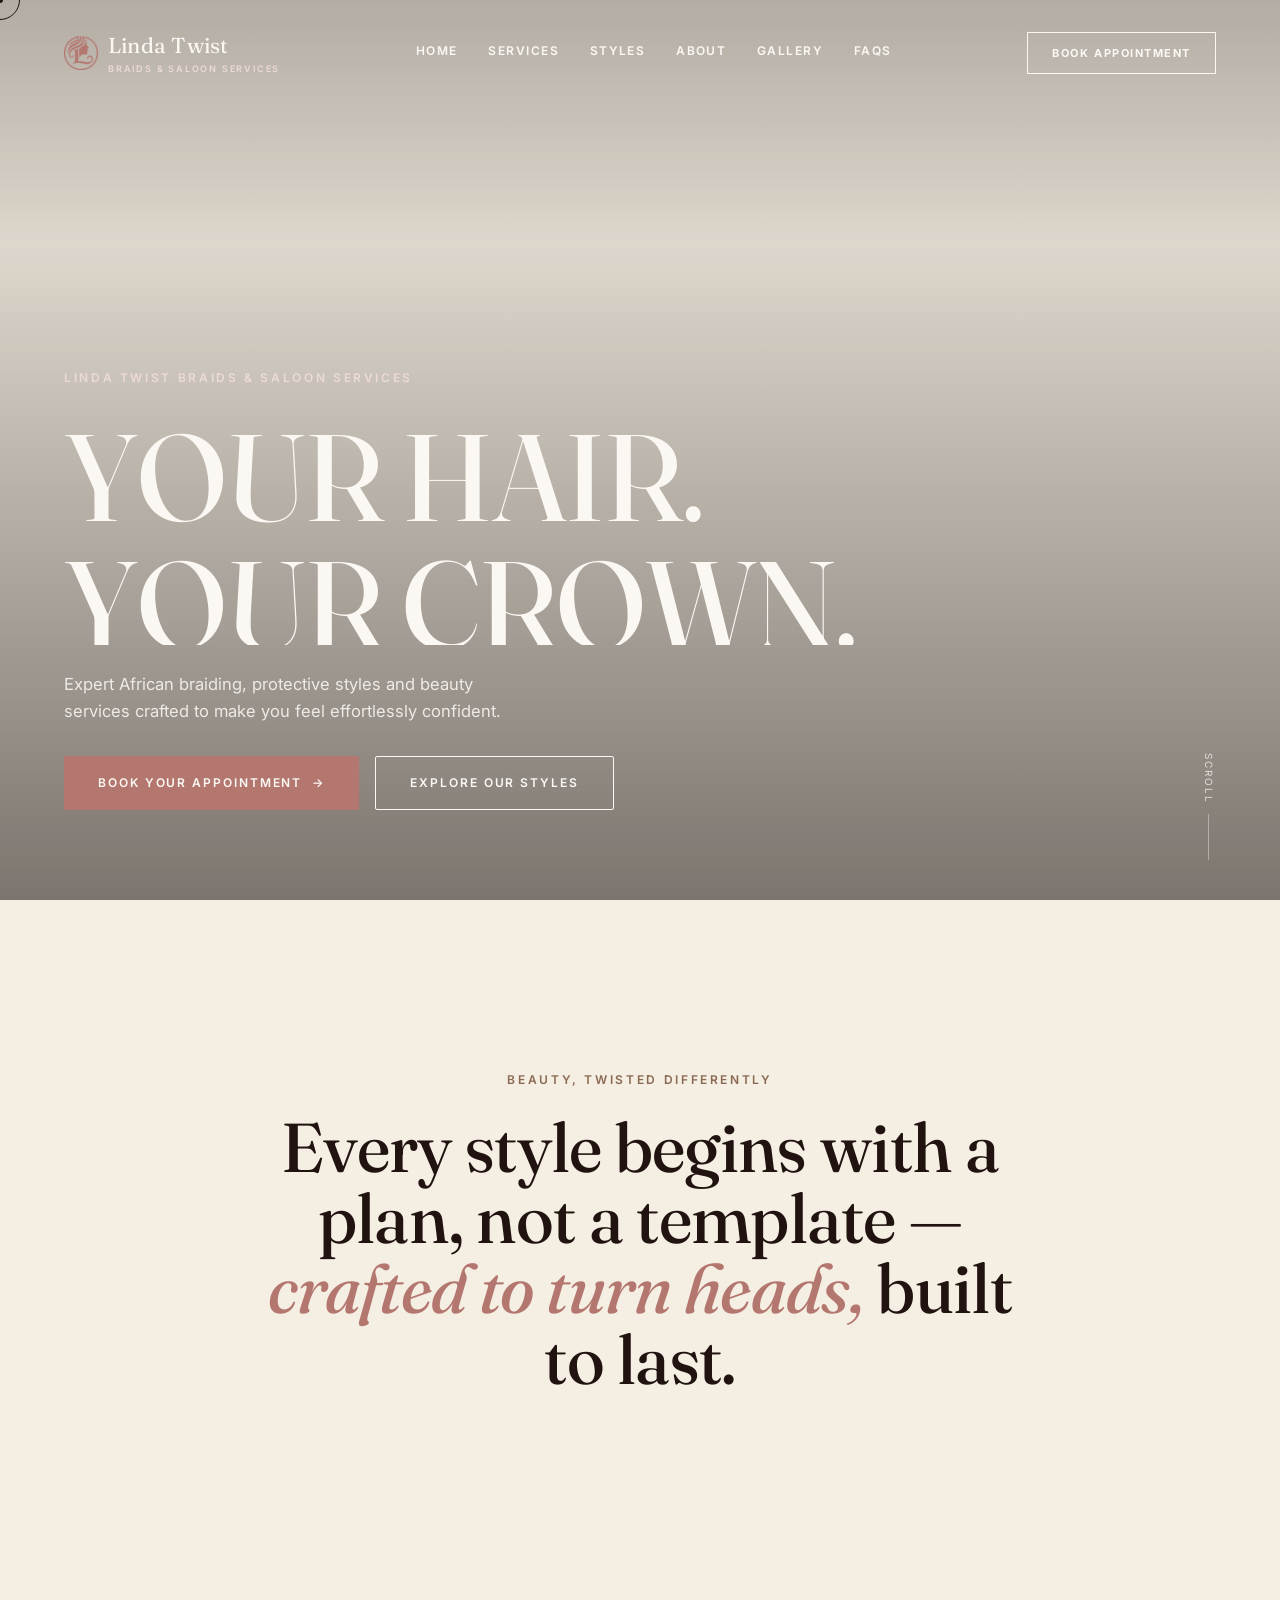
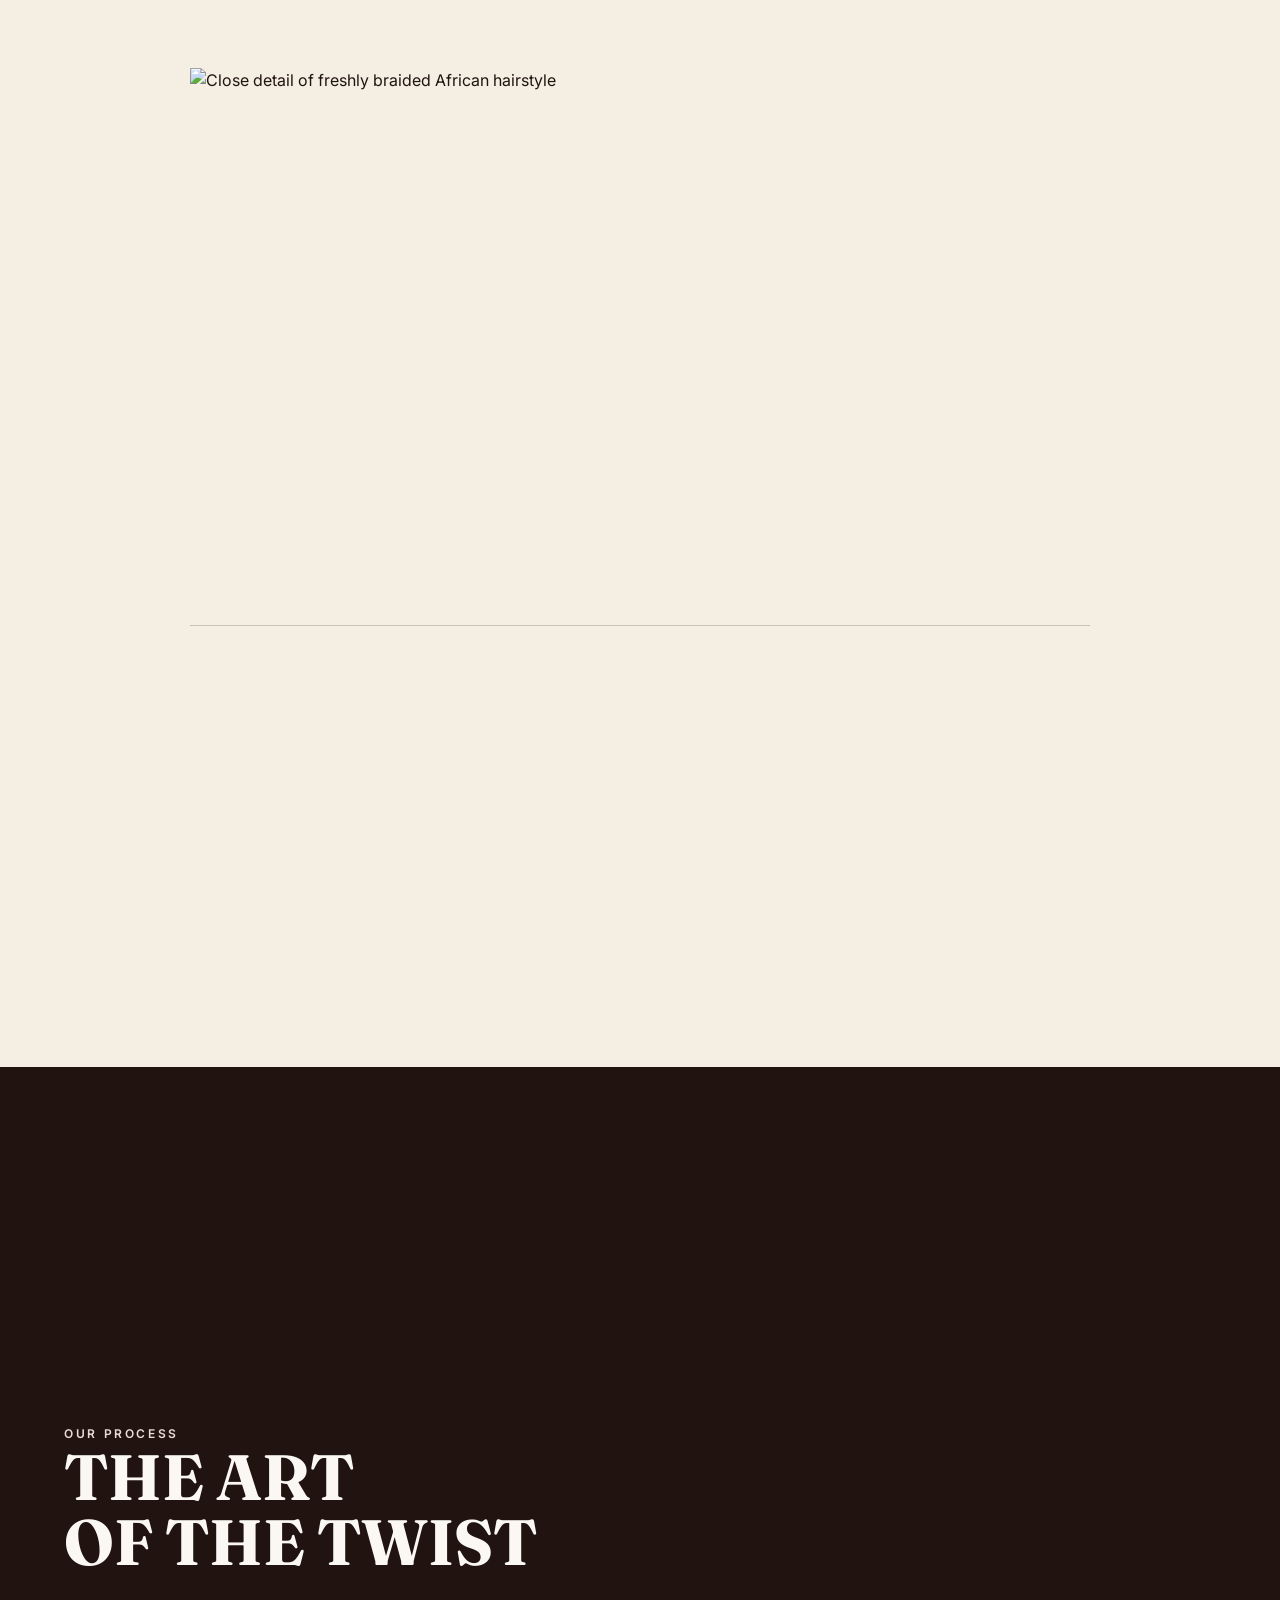
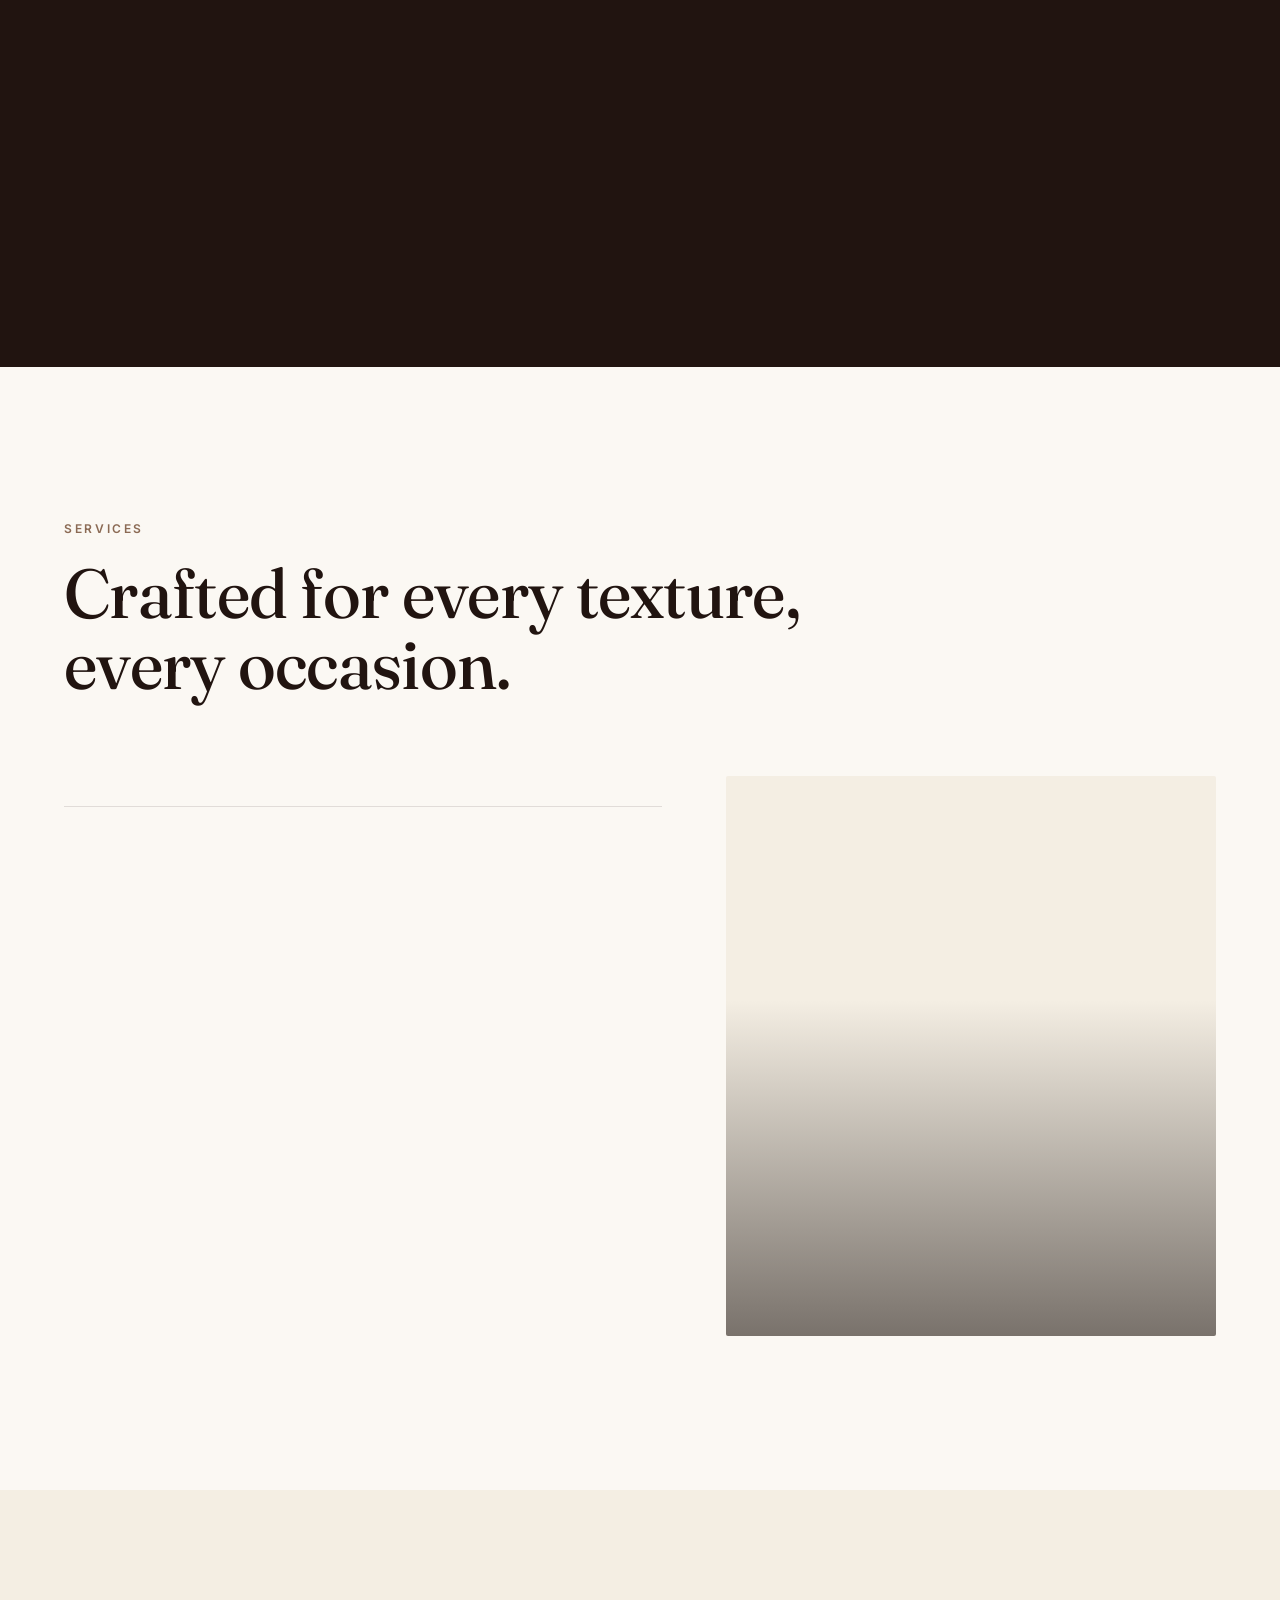
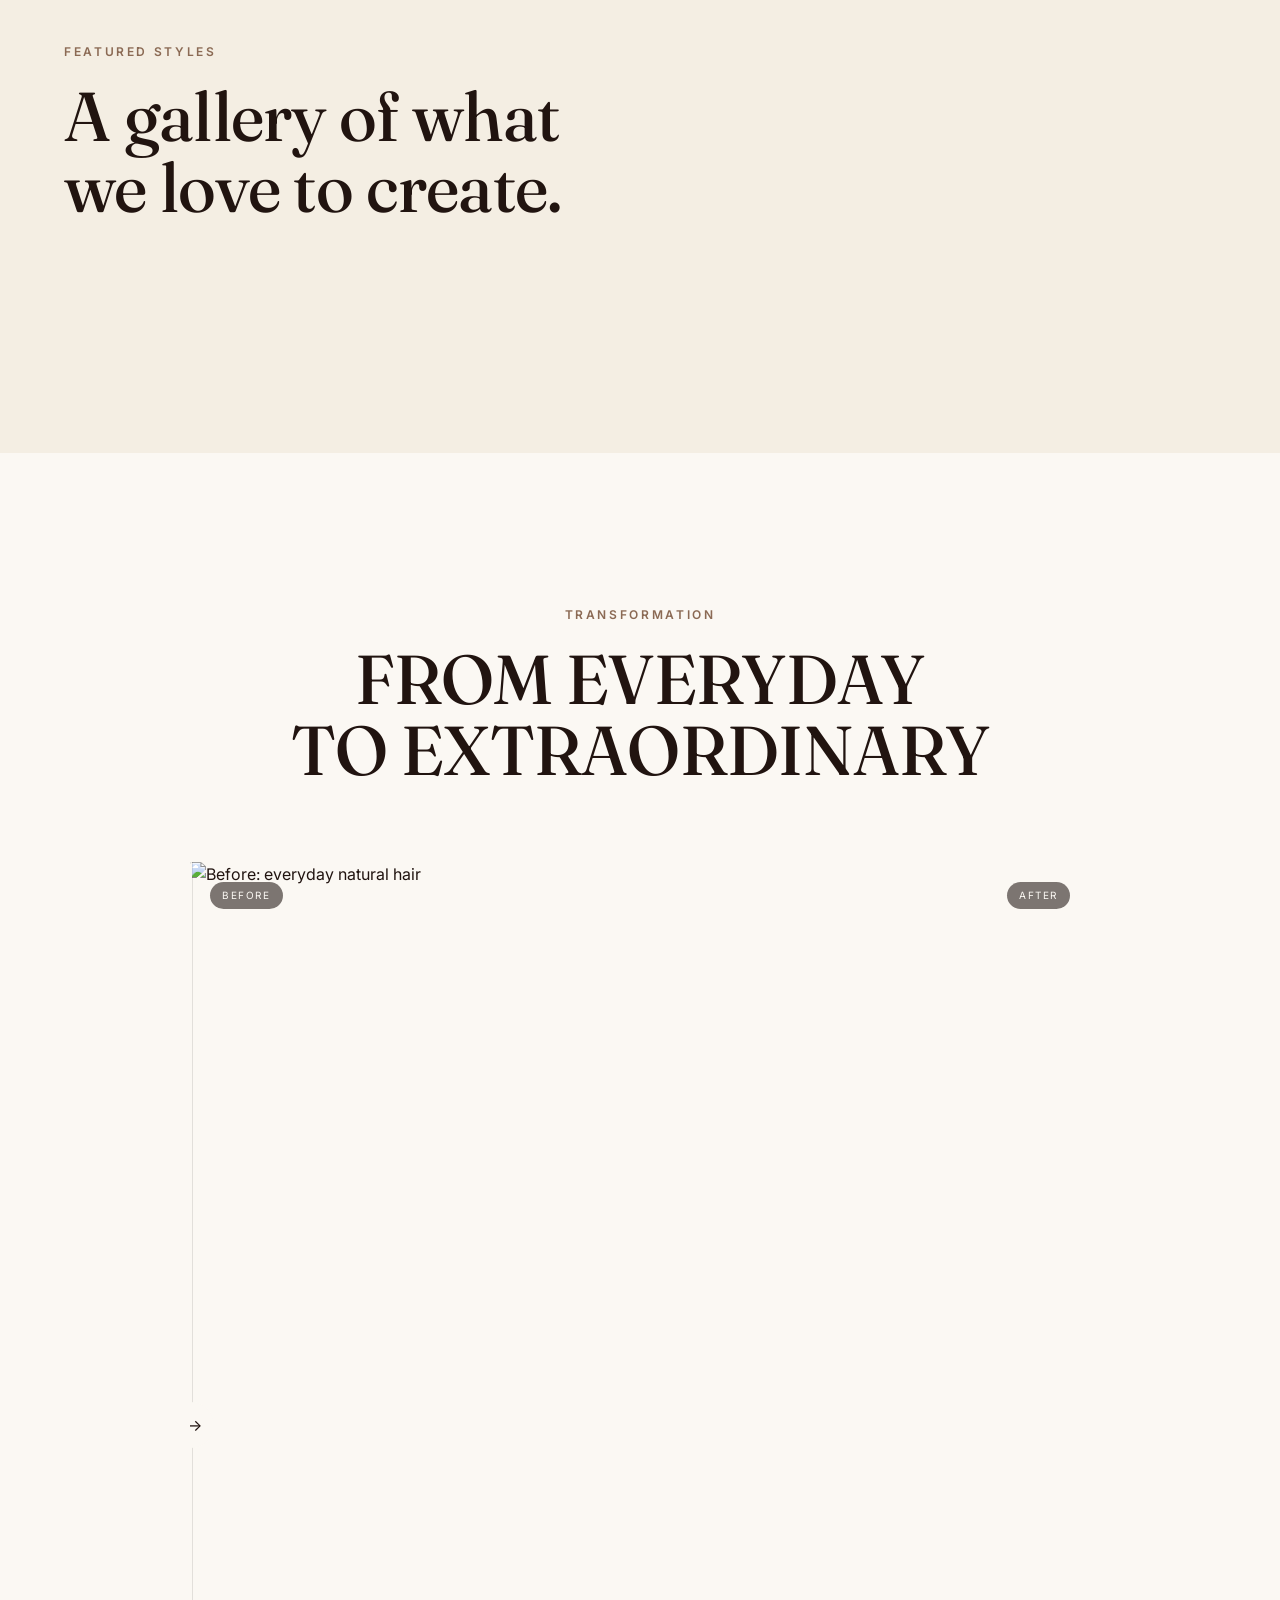
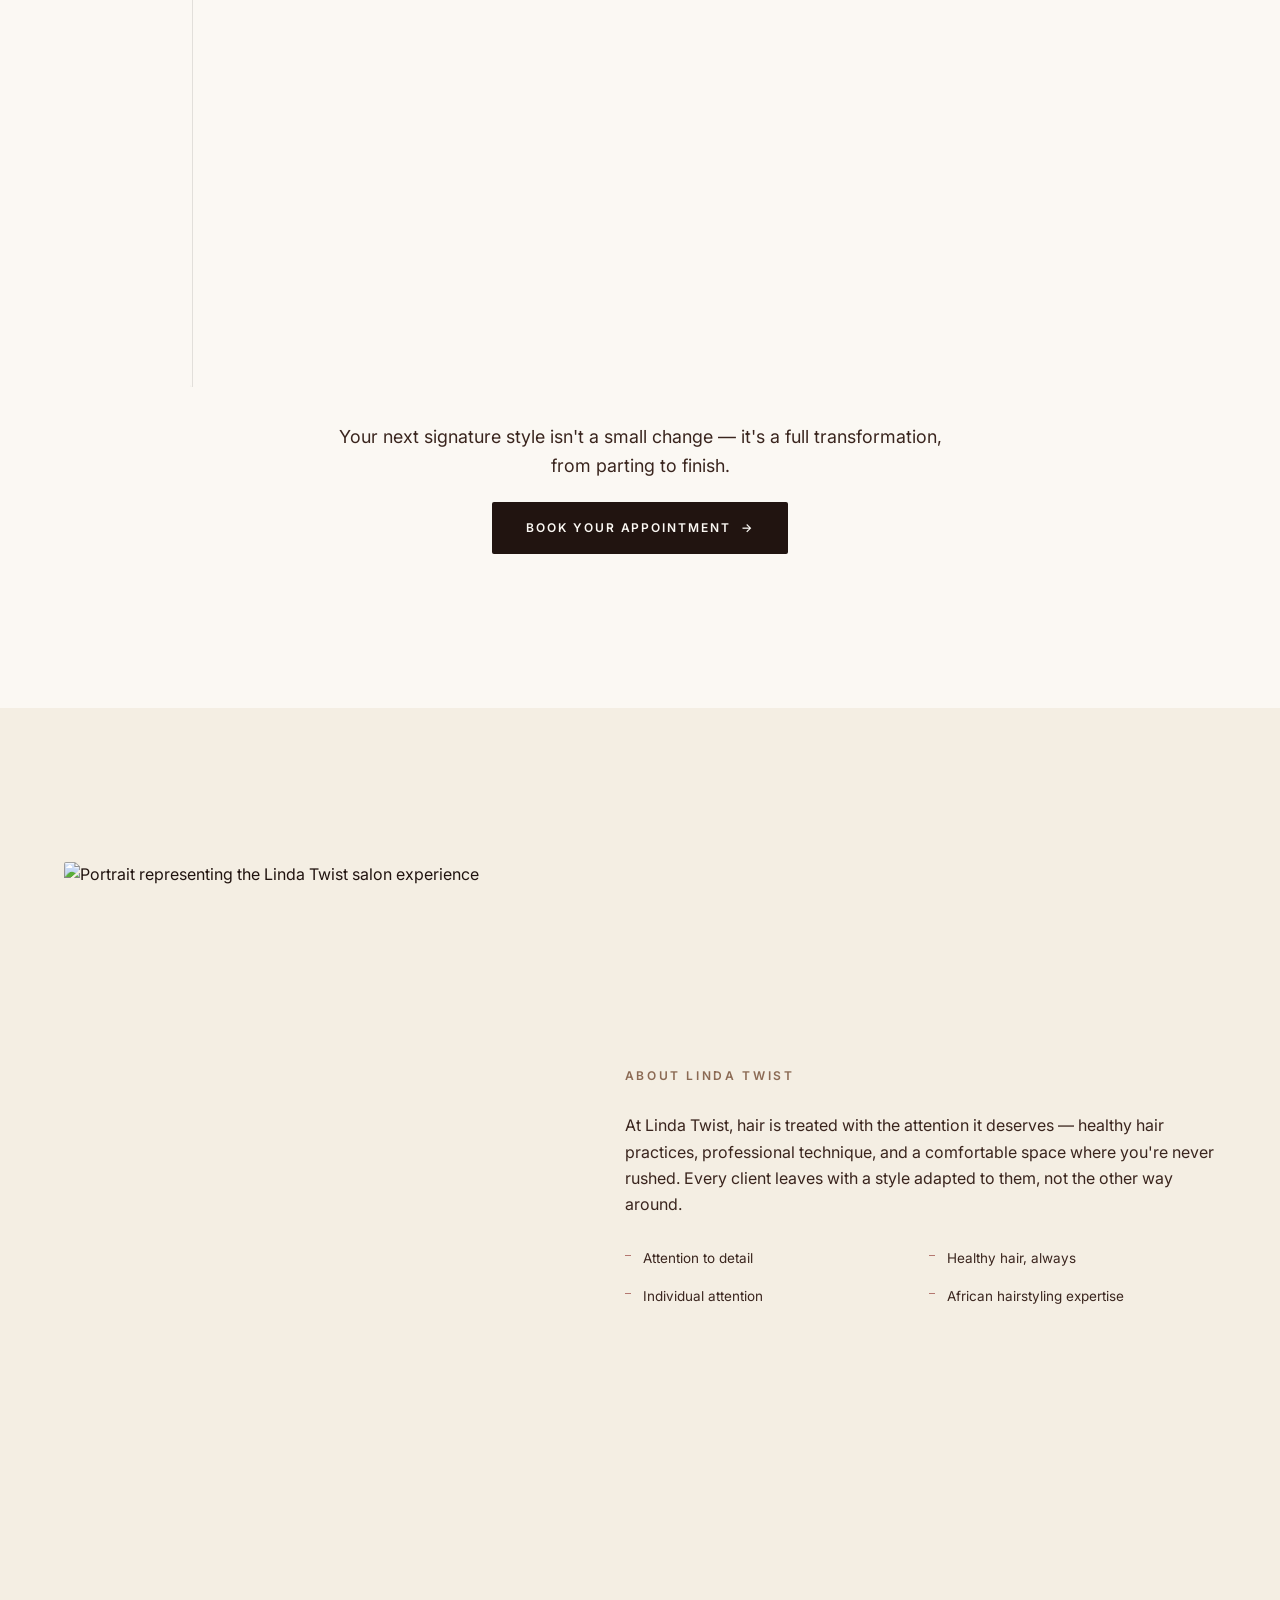
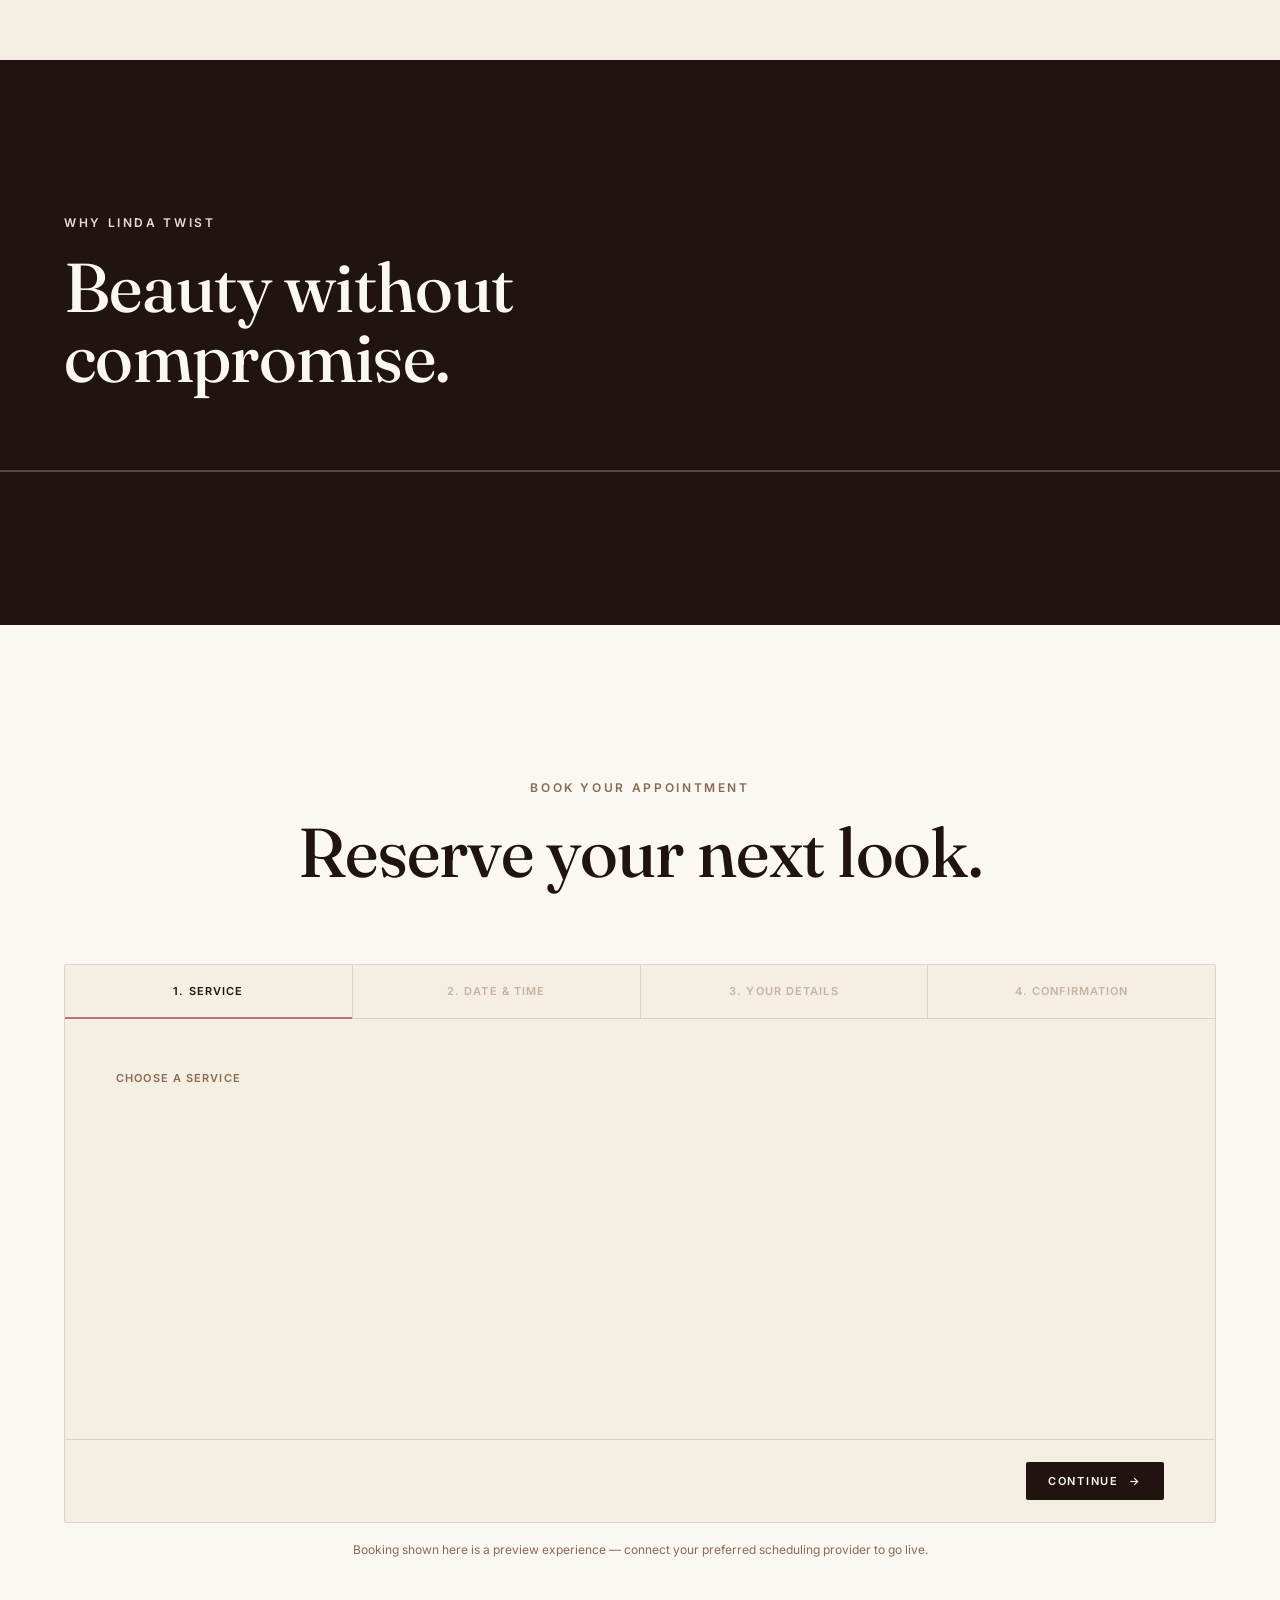
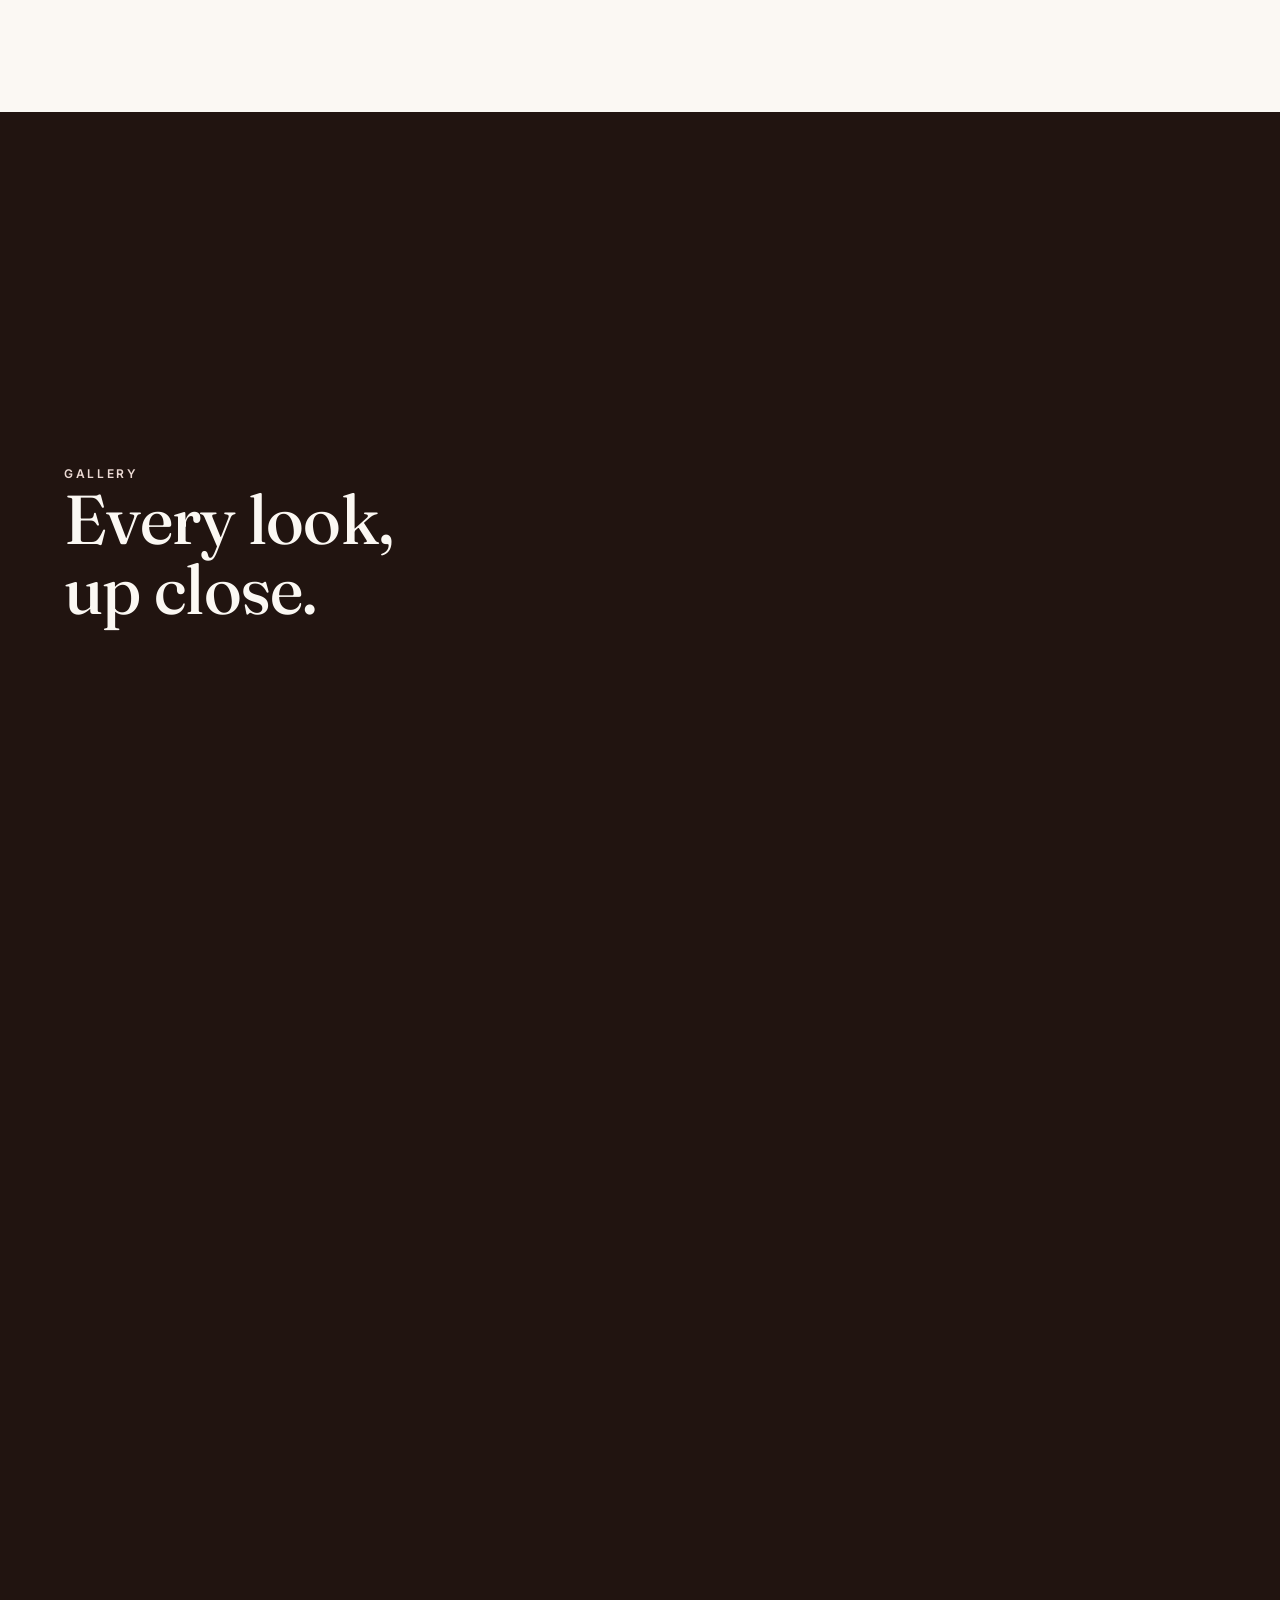
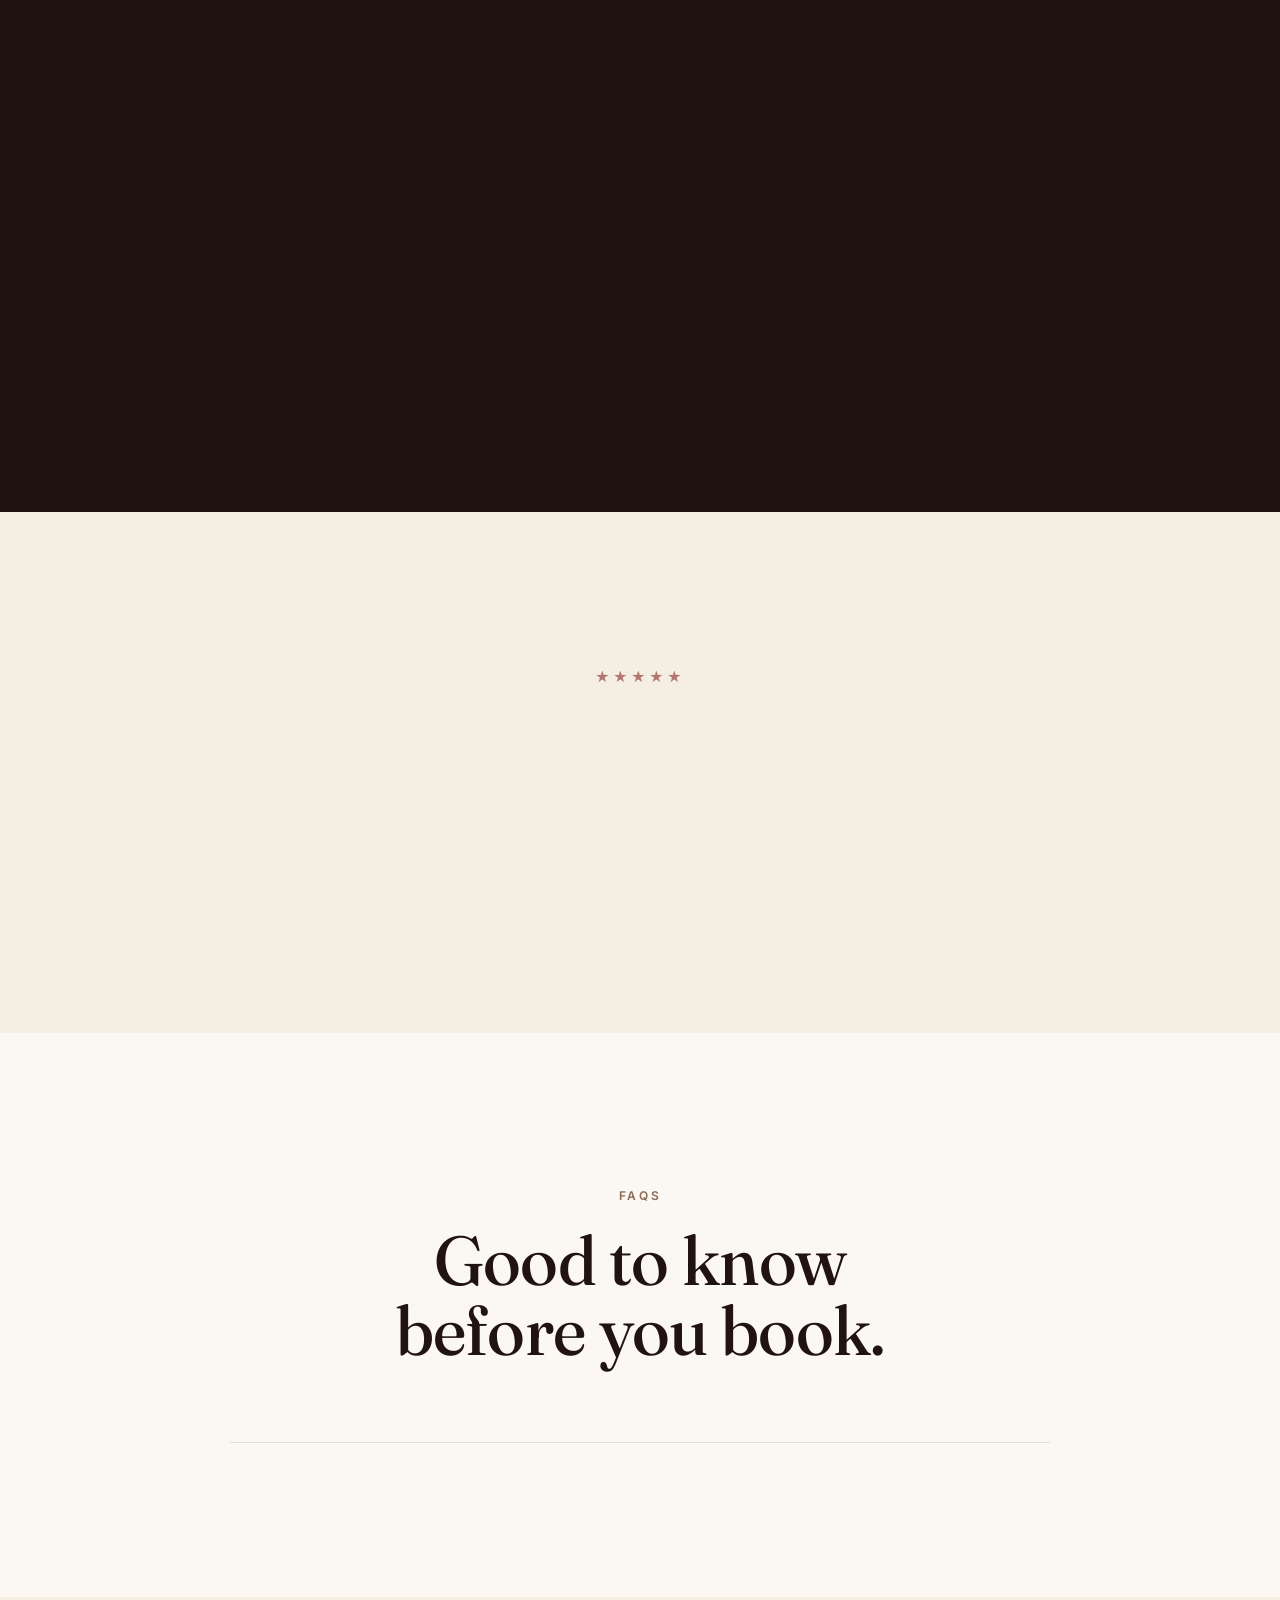
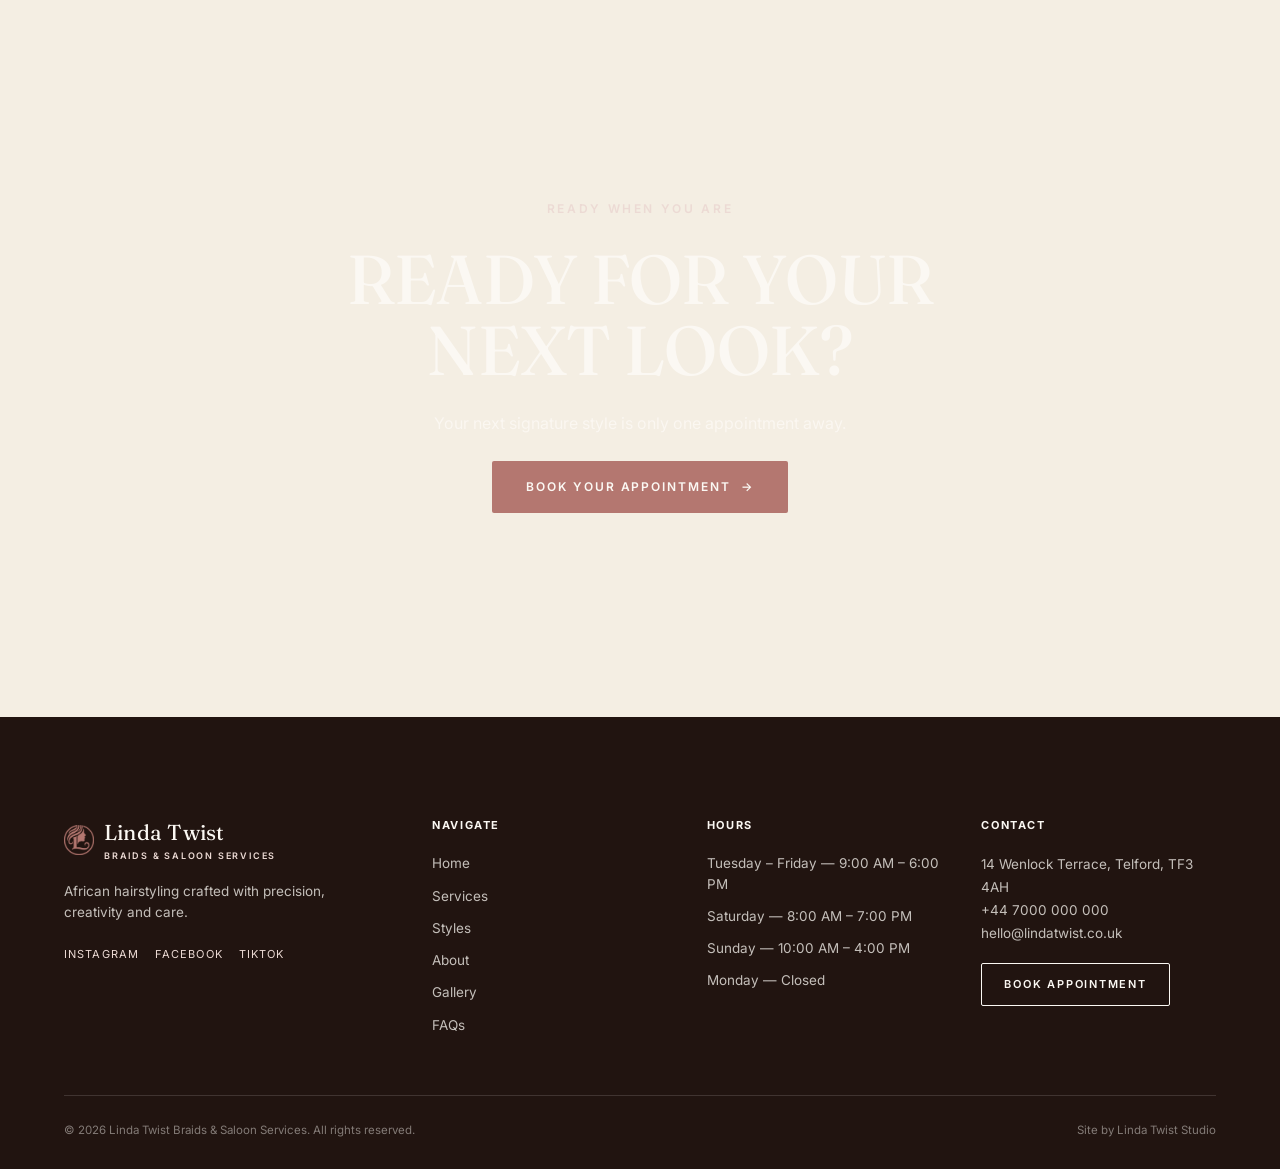
==== commit 887994da: "Update website" ====
--- a/index.html
+++ b/index.html
@@ -303,6 +303,7 @@
               <h3 class="display-md">Your appointment is reserved</h3>
               <p class="body-md" style="margin-top:10px;">A confirmation has been sent to your email. We can't wait to see you.</p>
               <div class="confirm-details" id="confirmDetails"></div>
+              <p class="confirm-note" id="emailStatusNote"></p>
               <p class="confirm-note">Cancellation policy: please give at least 48 hours' notice to reschedule or cancel without losing your deposit. Location: <span id="confirmAddress"></span>.</p>
             </div>
           </div>
@@ -416,6 +417,7 @@
 
 <script src="https://cdnjs.cloudflare.com/ajax/libs/gsap/3.12.5/gsap.min.js"></script>
 <script src="https://cdnjs.cloudflare.com/ajax/libs/gsap/3.12.5/ScrollTrigger.min.js"></script>
+<script src="https://cdn.jsdelivr.net/npm/@emailjs/browser@4/dist/email.min.js"></script>
 <script src="js/config.js"></script>
 <script src="js/main.js"></script>
 </body>
--- a/css/style.css
+++ b/css/style.css
@@ -1216,7 +1216,7 @@
   position:absolute; inset:0;
   background: linear-gradient(180deg, transparent 60%, rgba(0,0,0,.55) 100%);
 }
-@media (max-width: 700px){
+@media (max-width: 900px){
   .gallery-section{ height: auto; }
   .gallery-pin{ position: relative; height: auto; padding: 60px 0; }
   .gallery-track{ overflow-x: auto; scroll-snap-type: x mandatory; padding-bottom: 20px; }
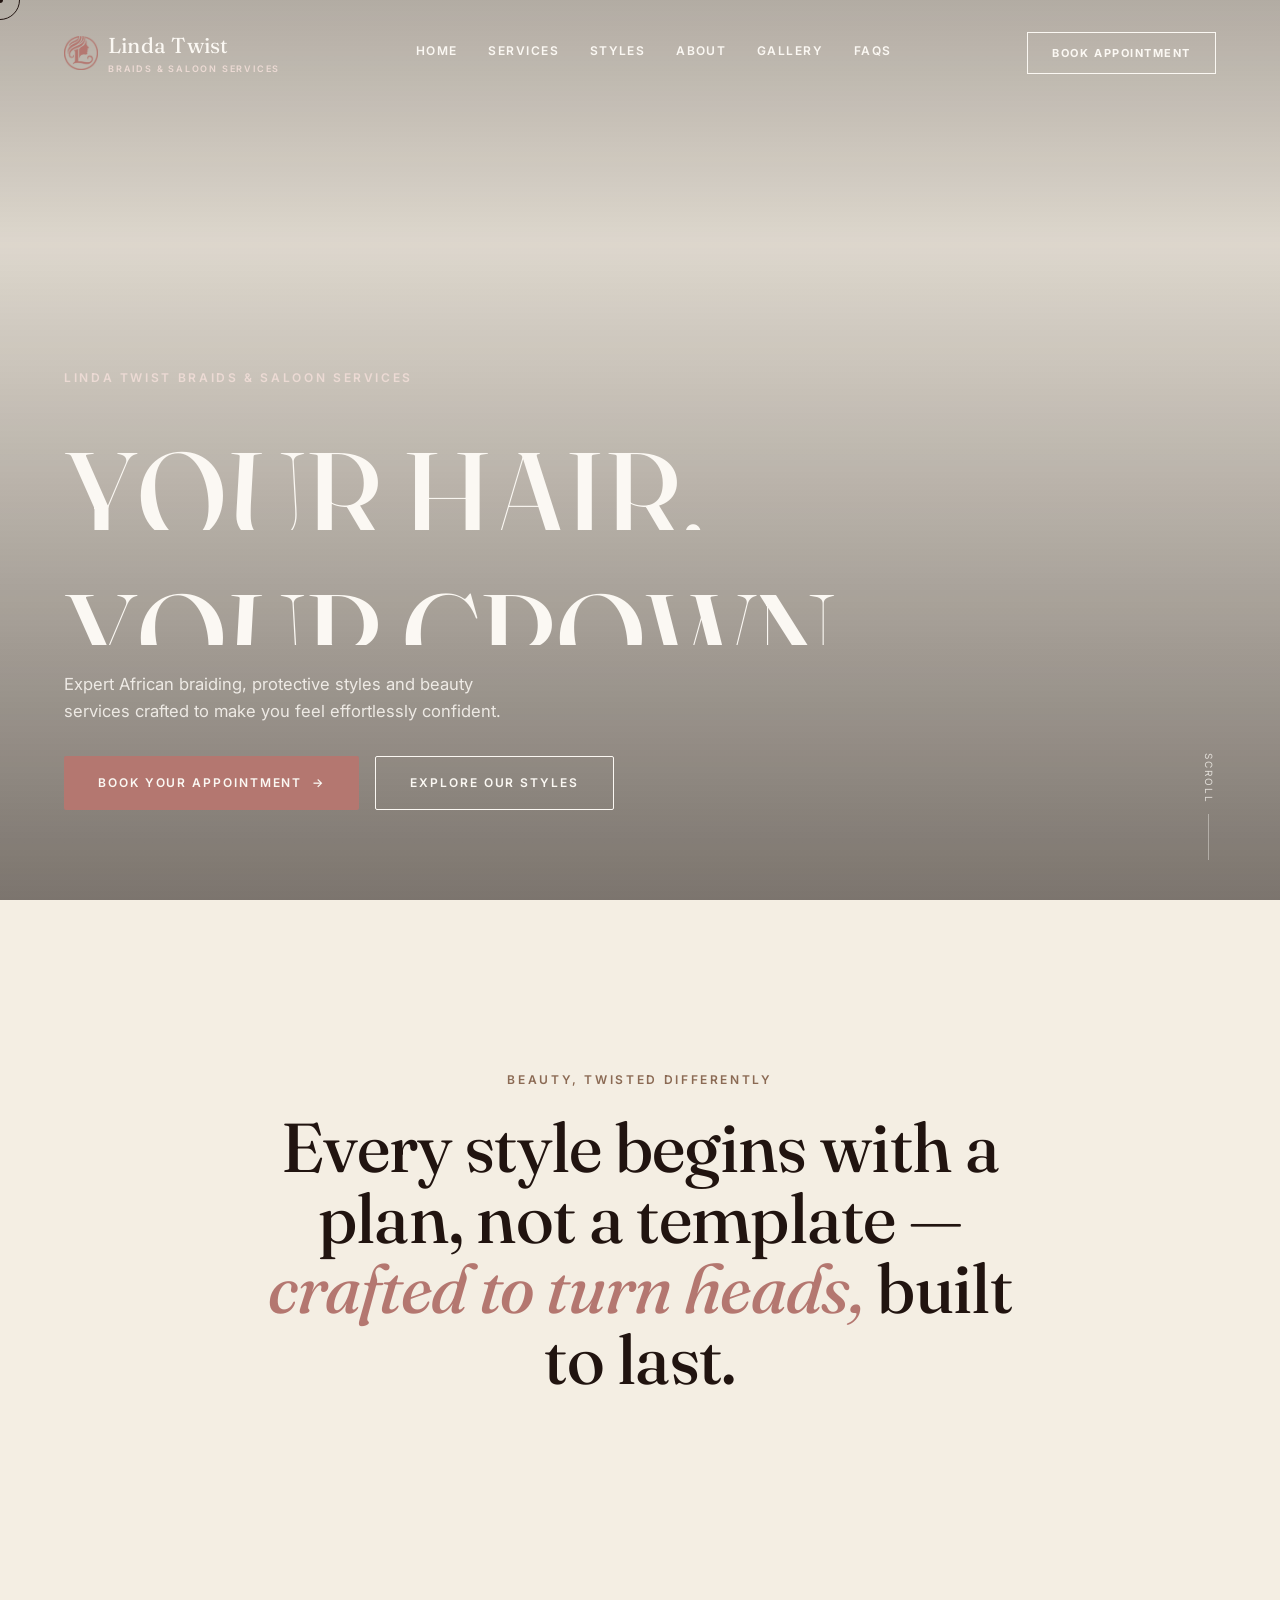
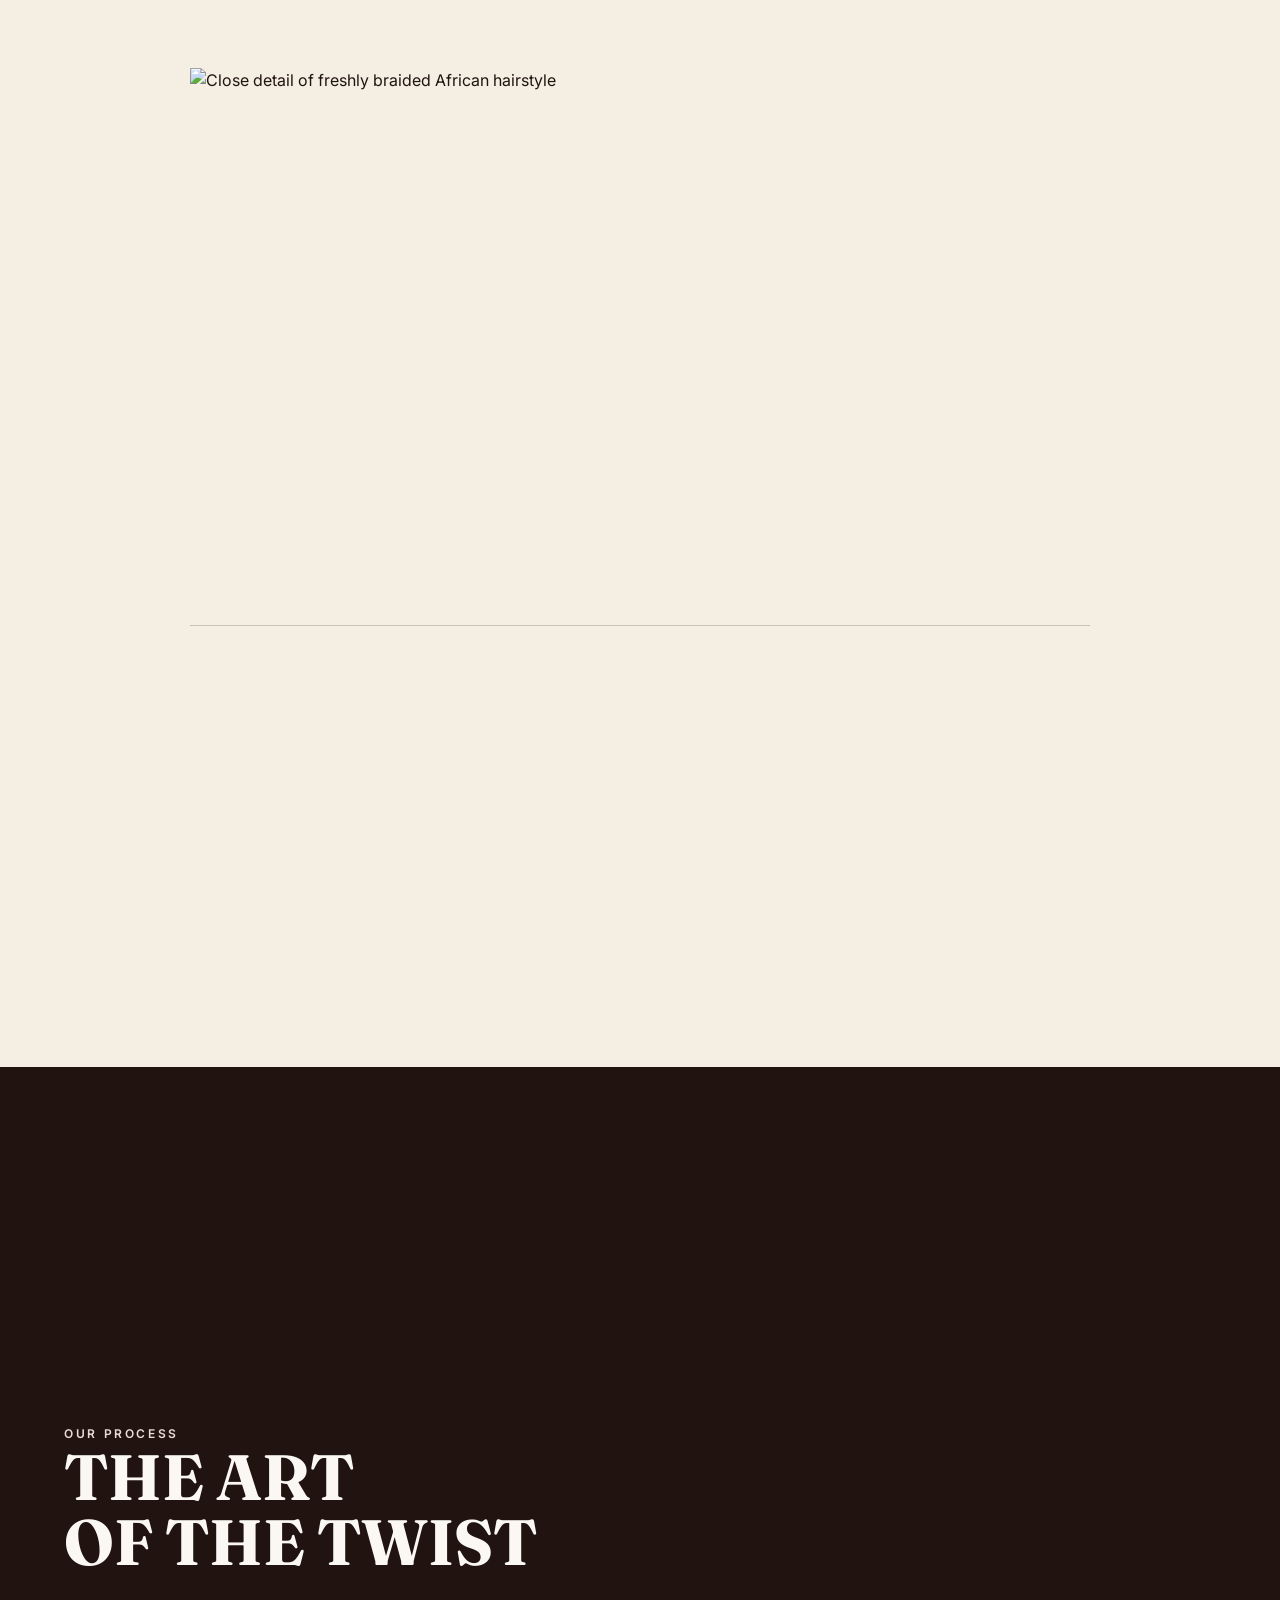
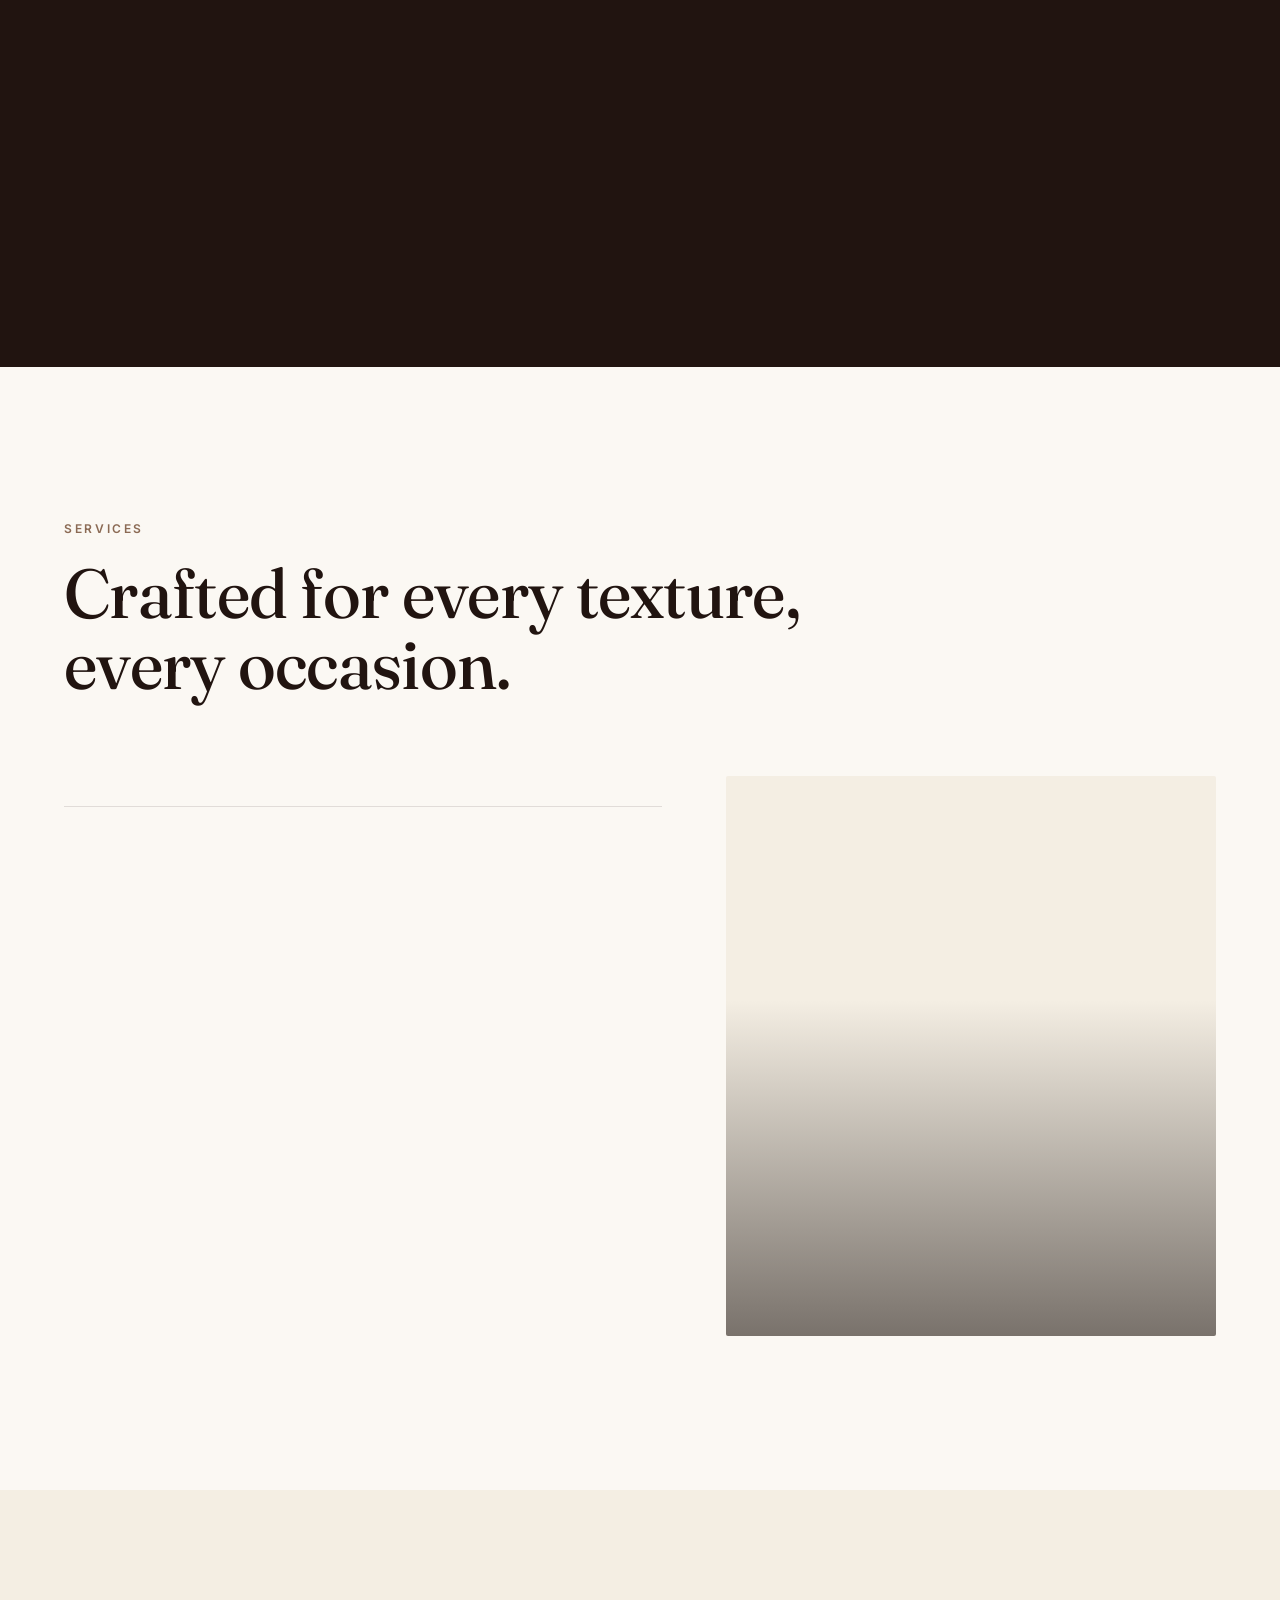
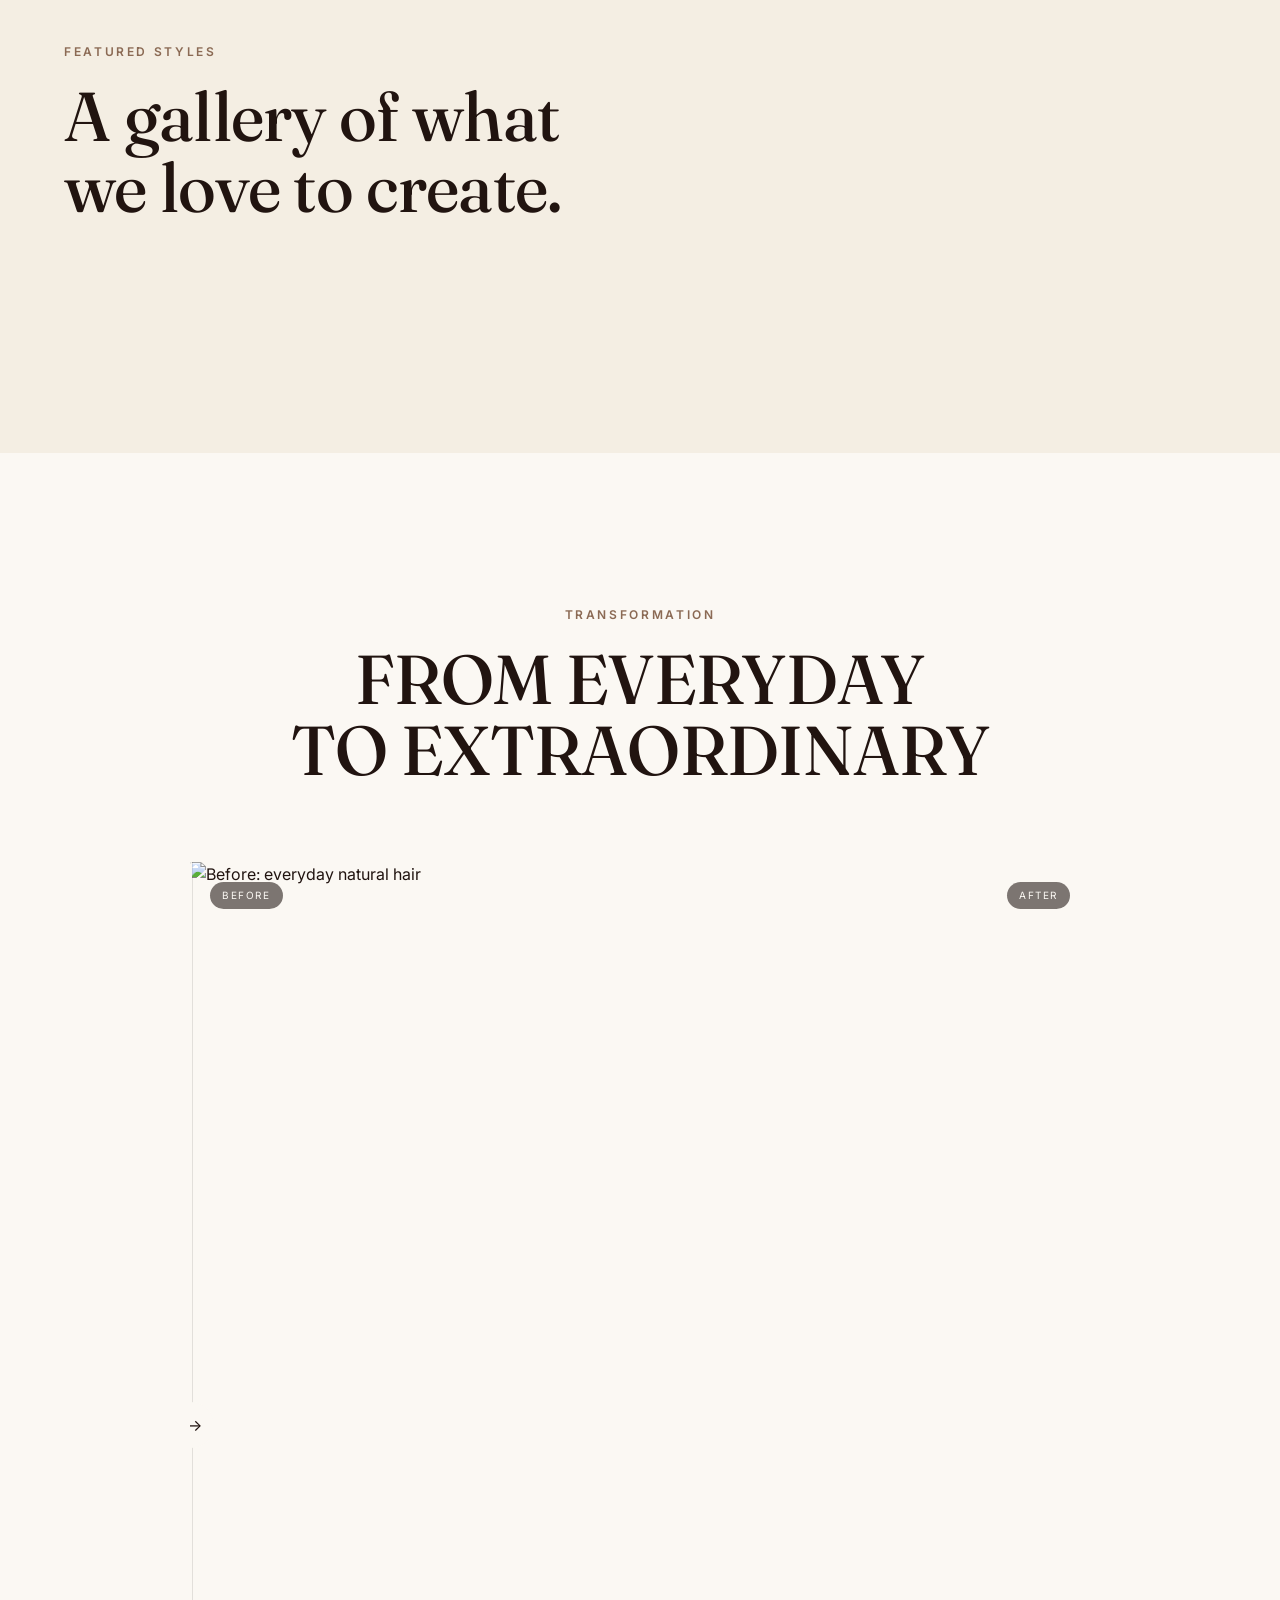
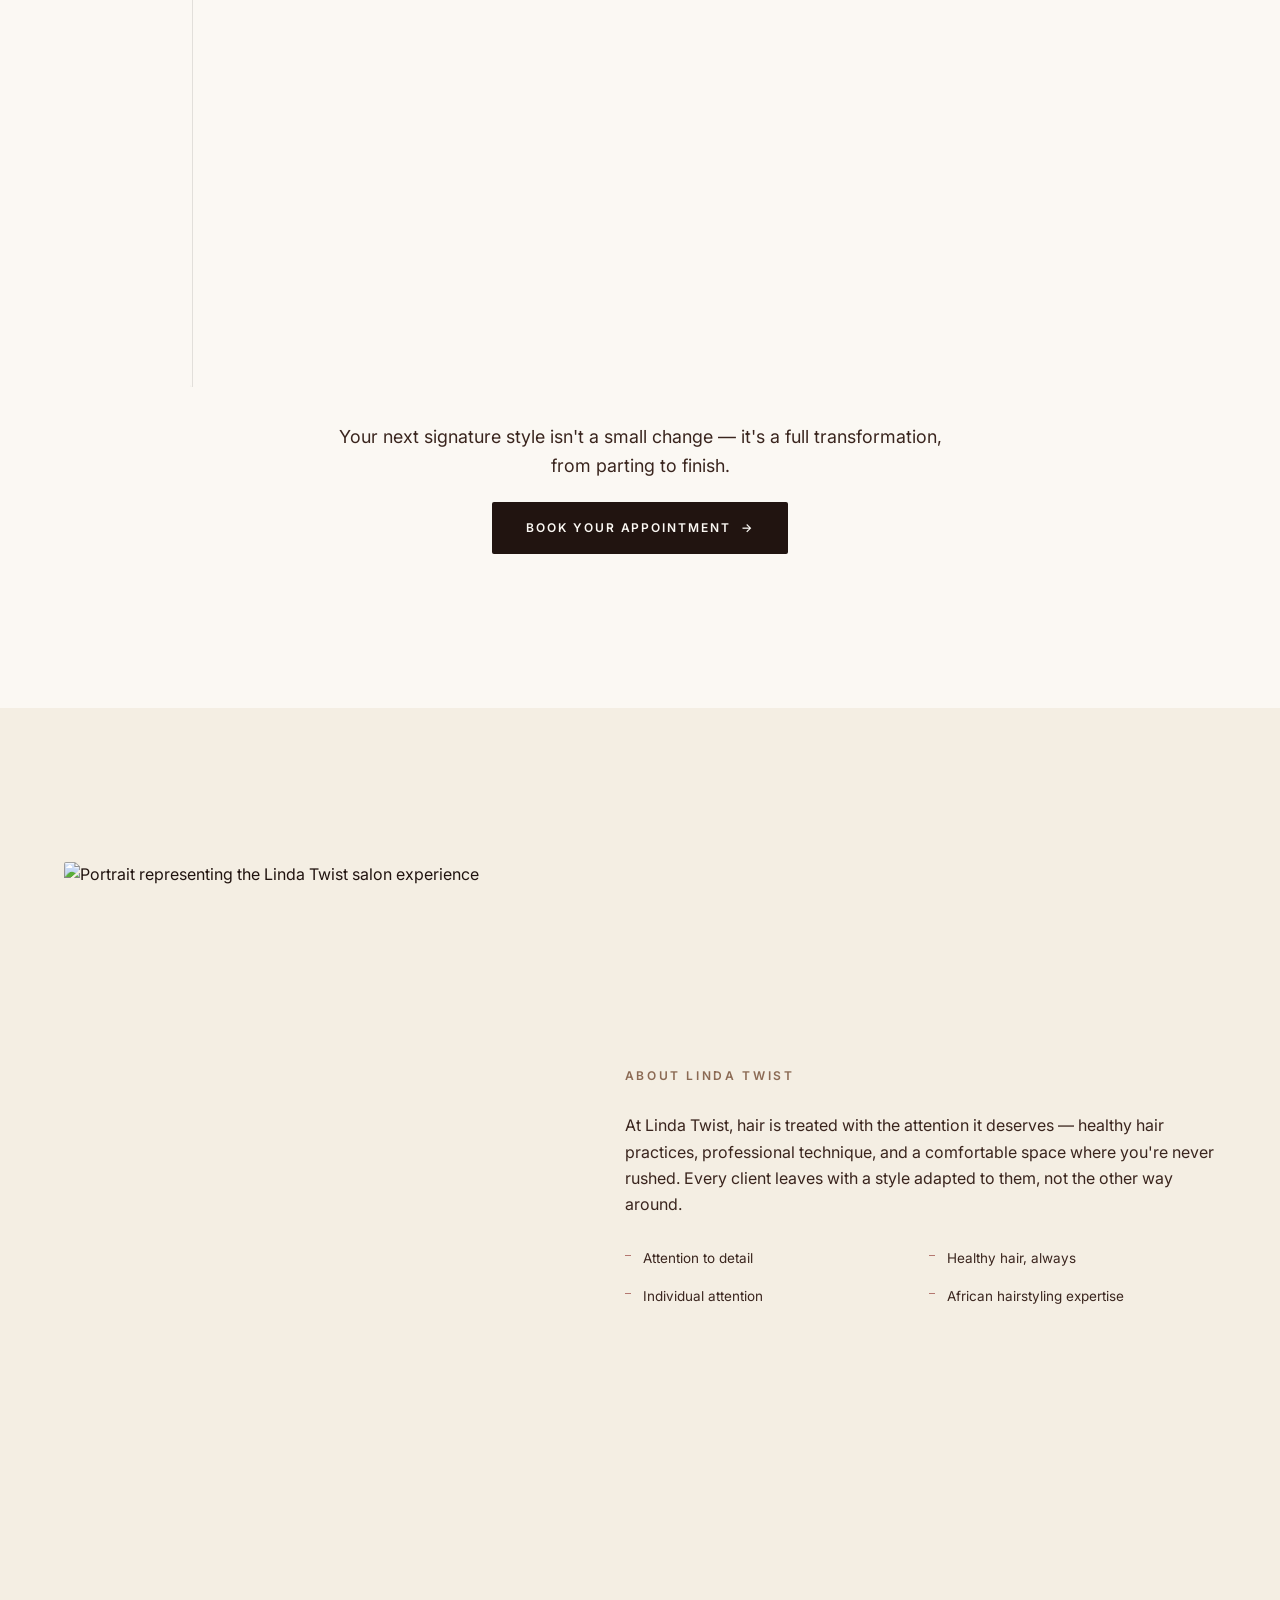
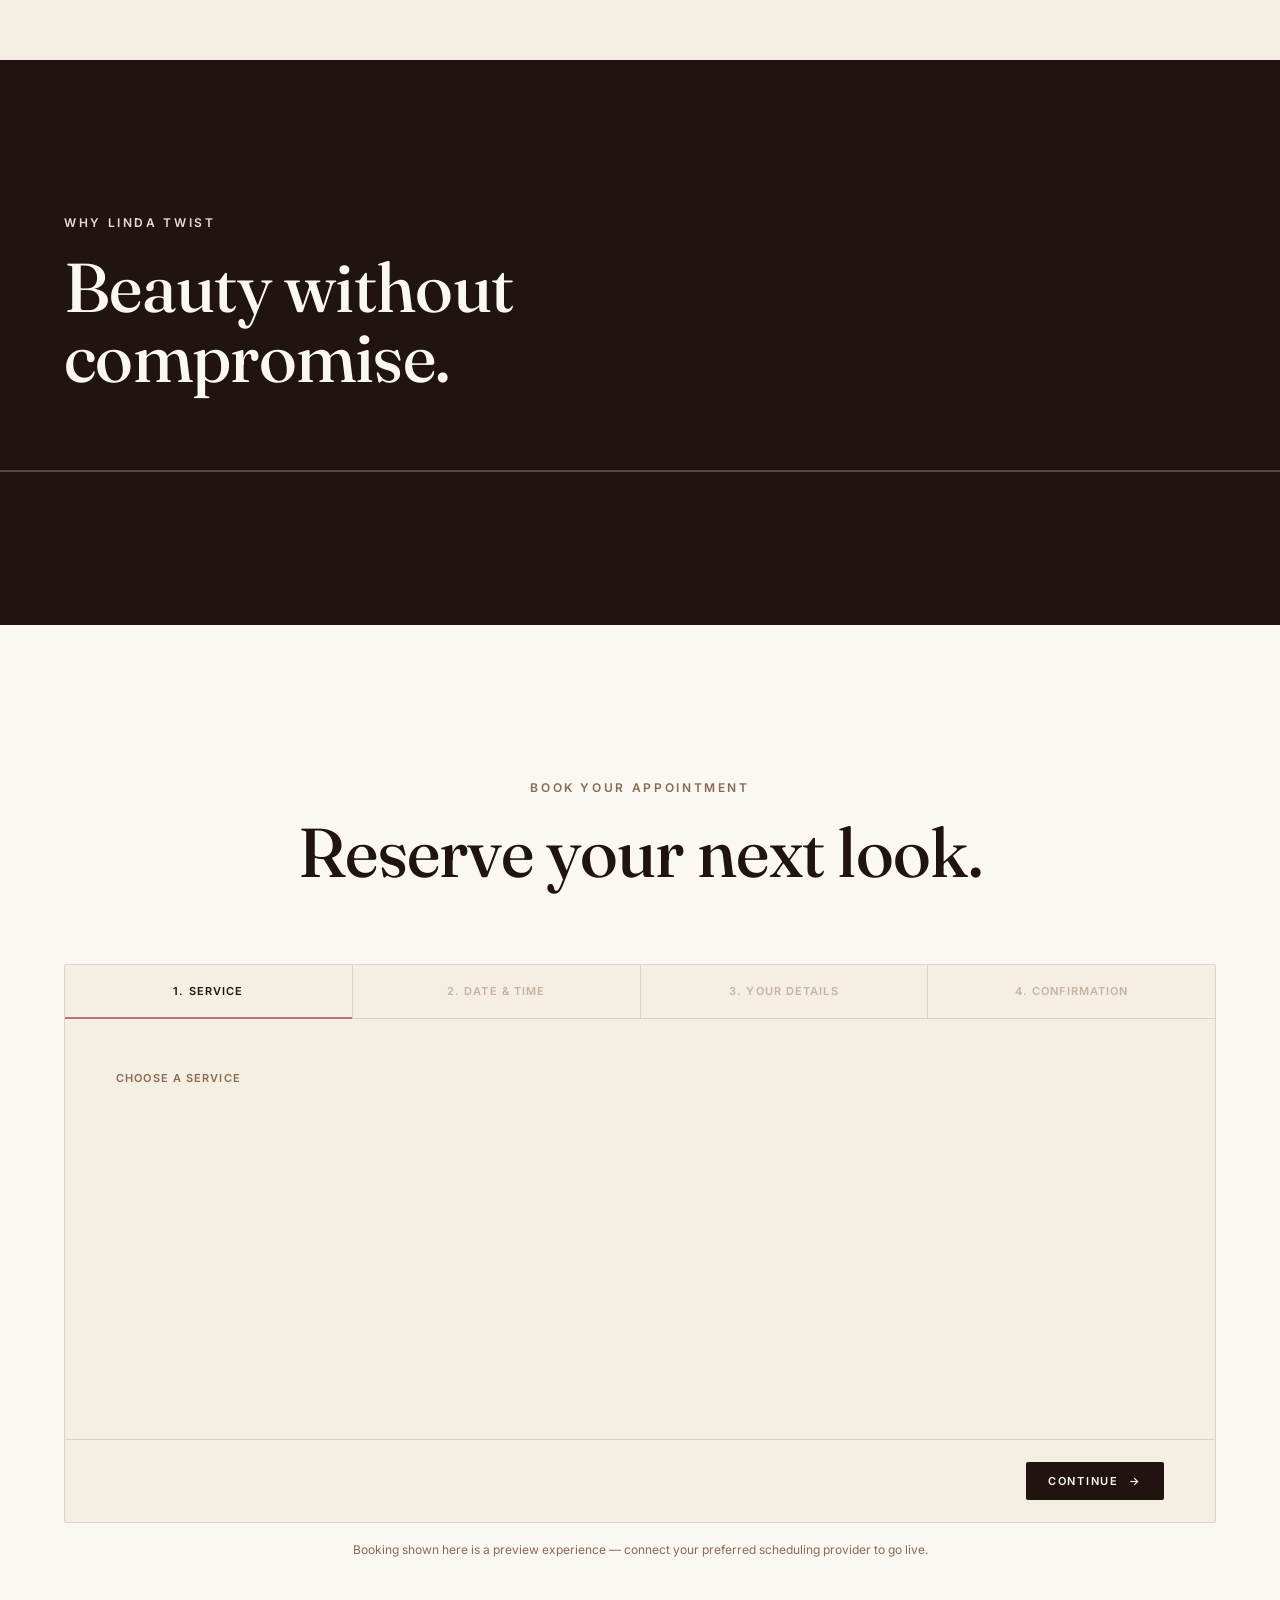
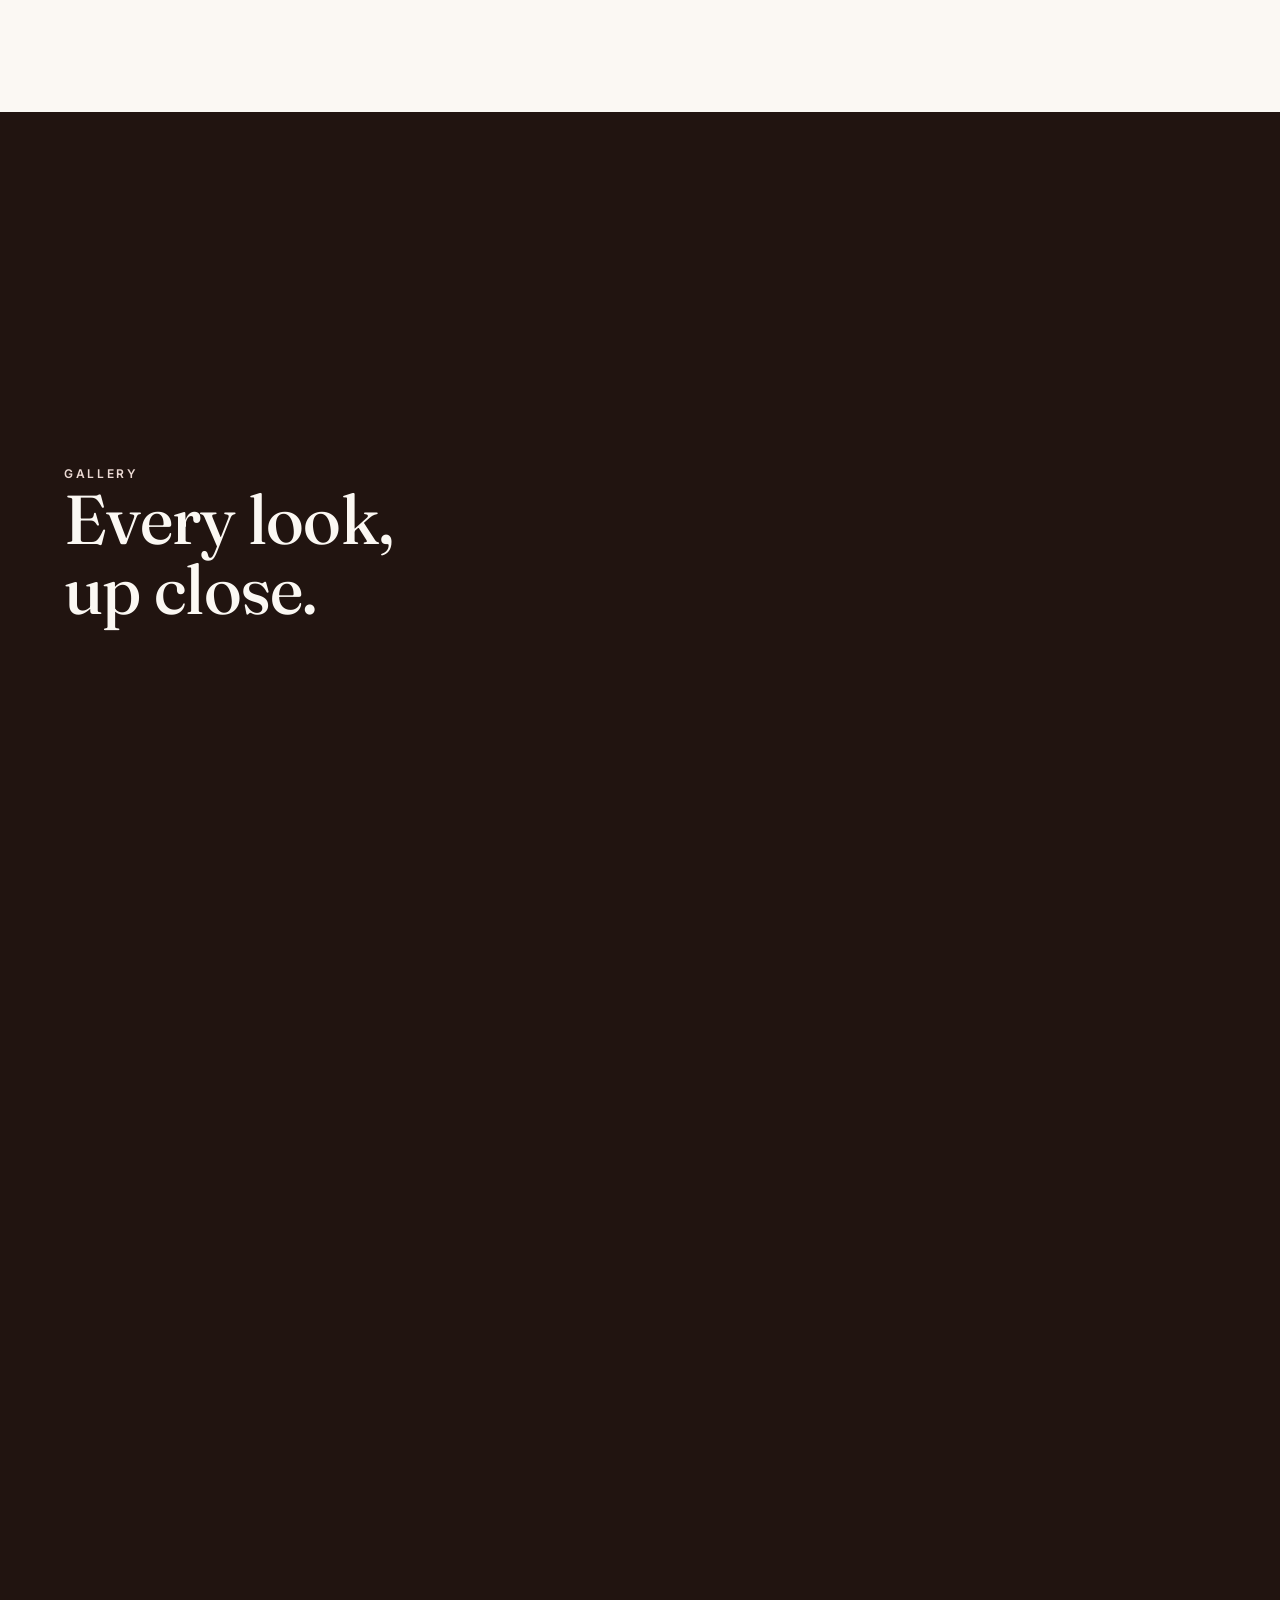
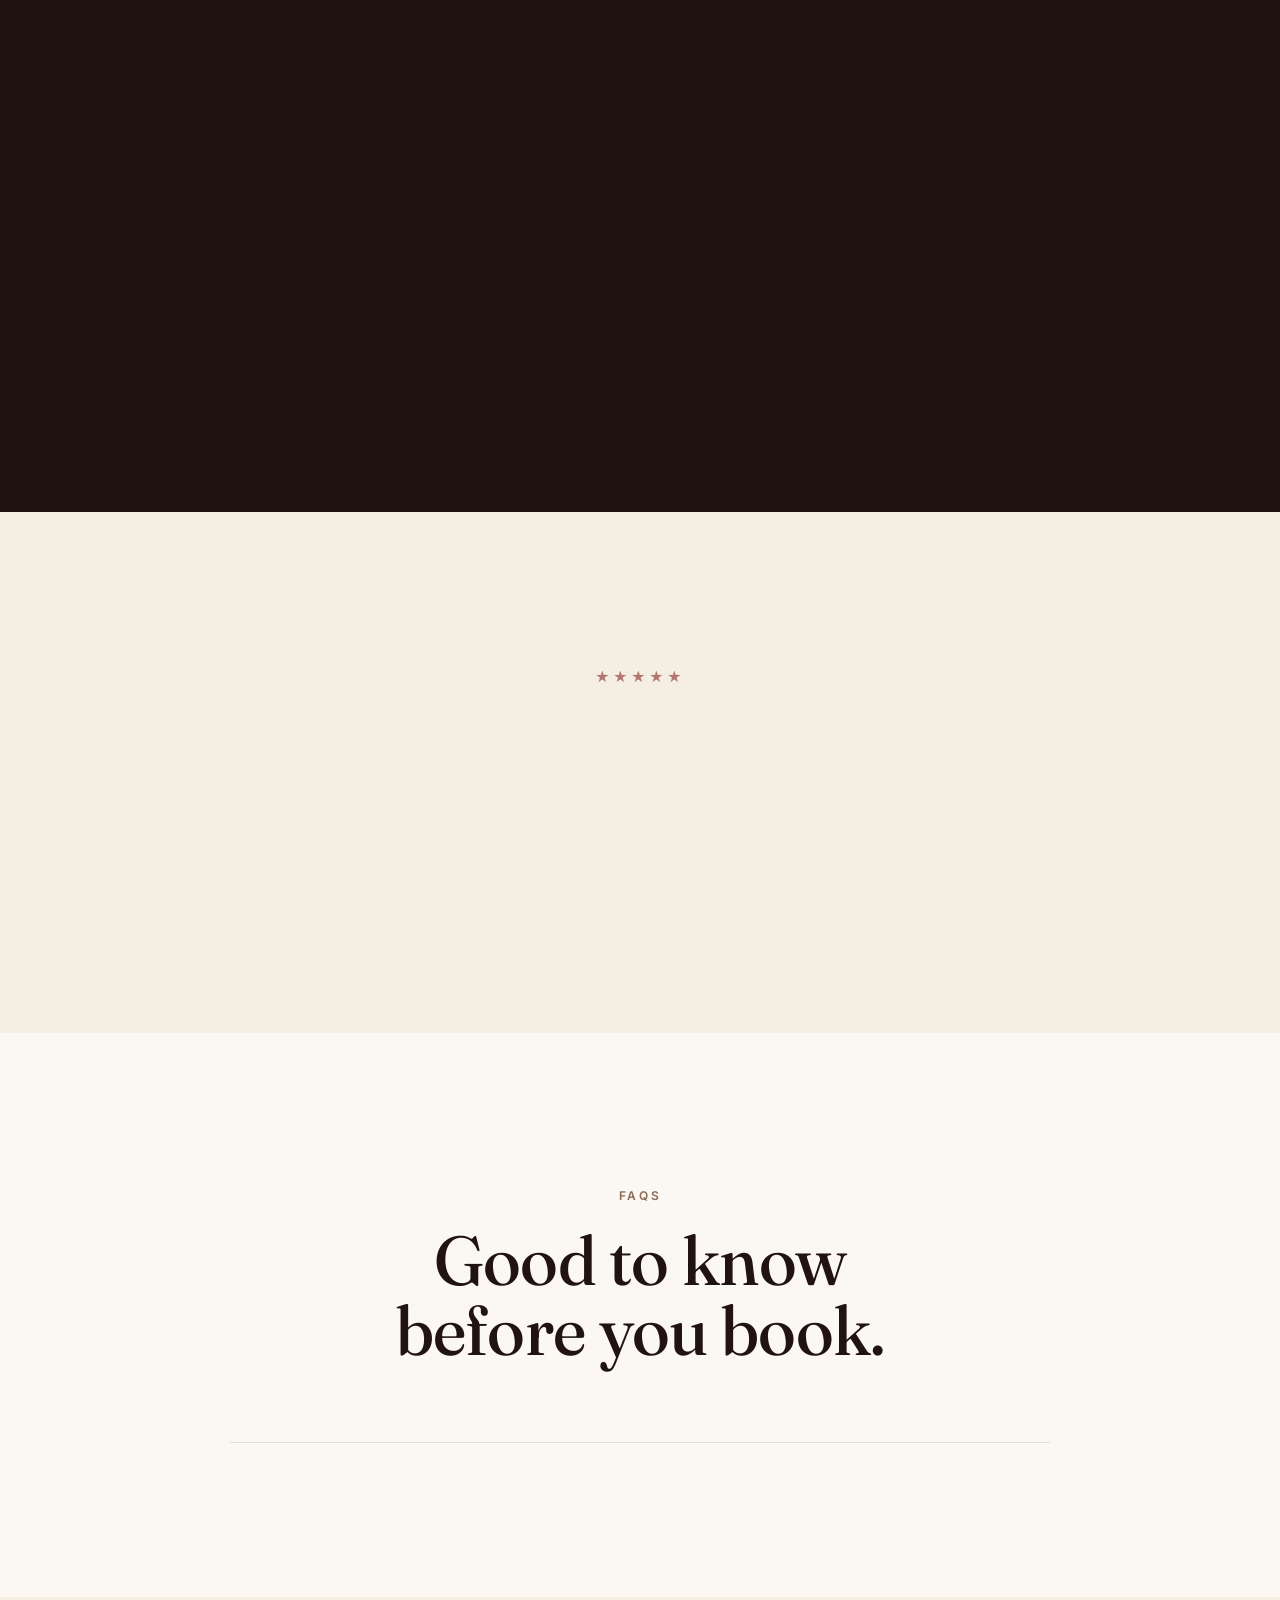
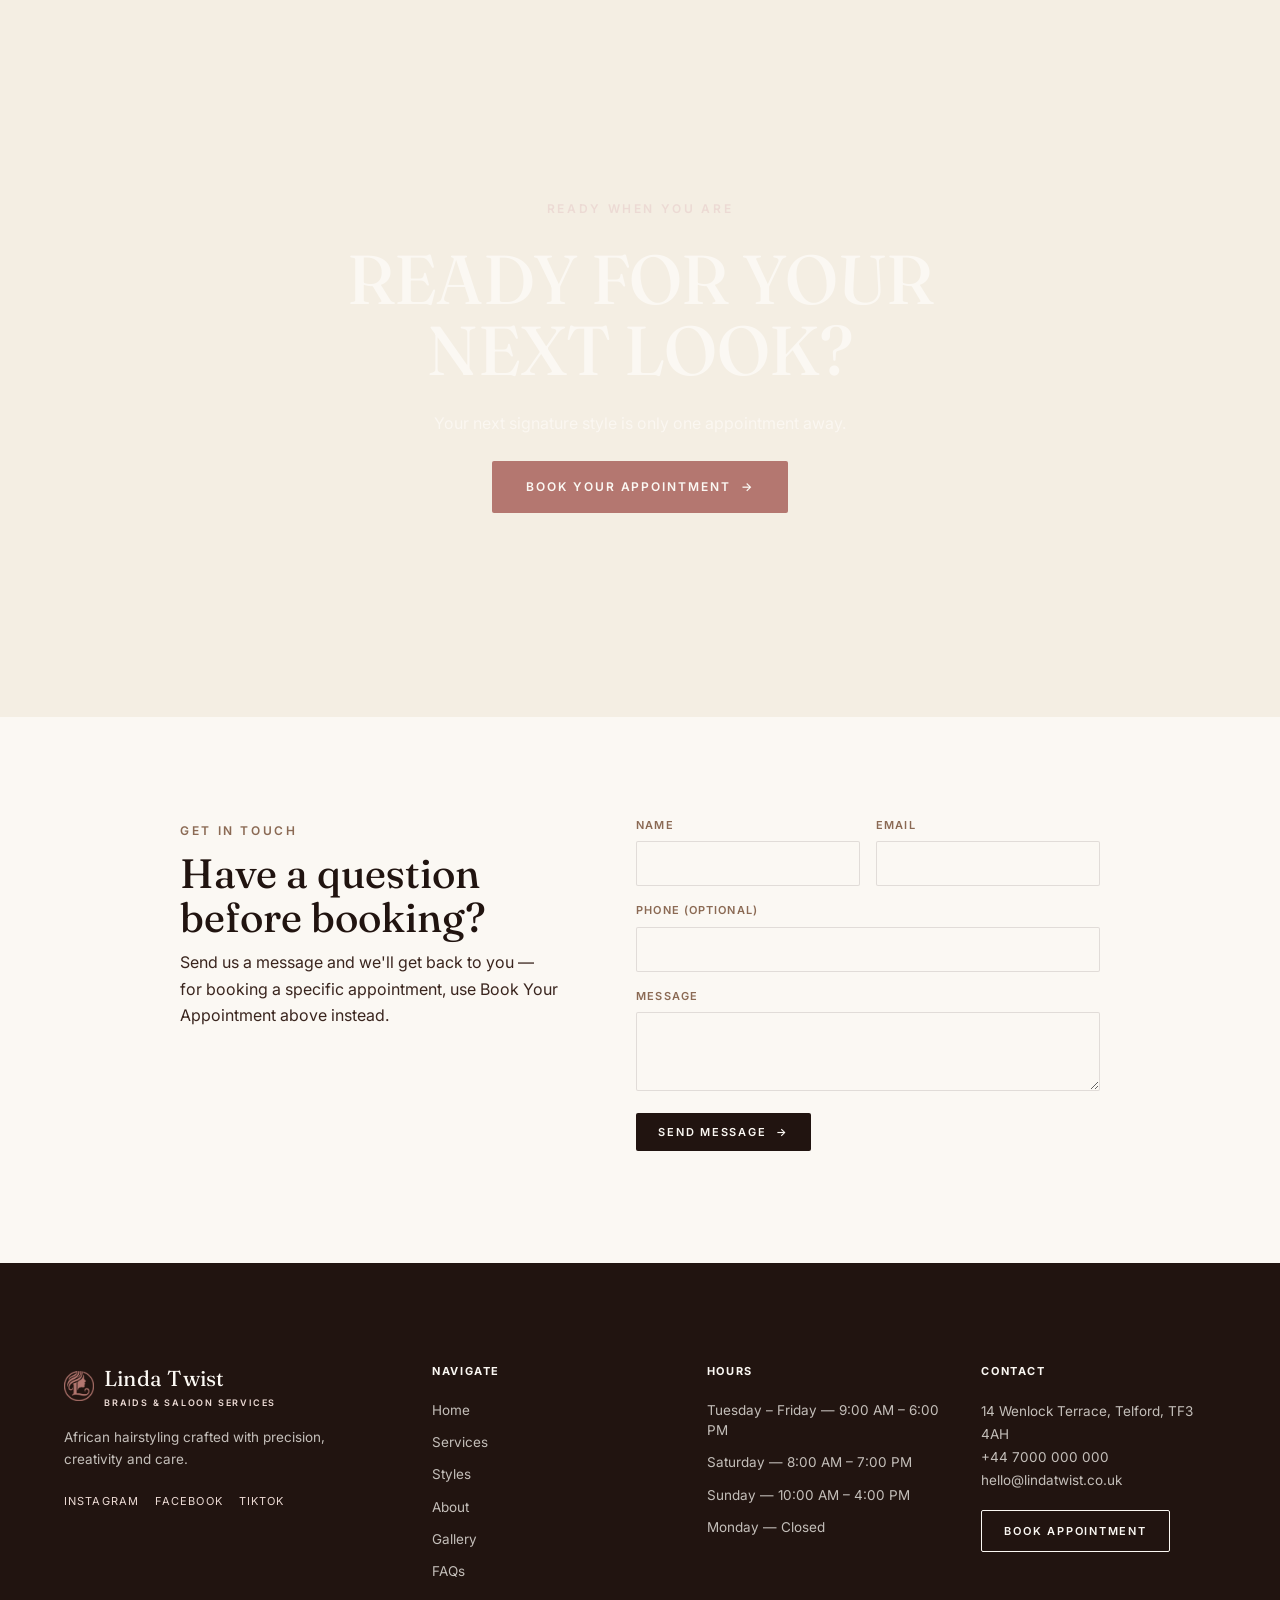
==== commit f911d537: "Update website" ====
--- a/index.html
+++ b/index.html
@@ -36,6 +36,11 @@
 <div class="cursor-ring" aria-hidden="true"><span></span></div>
 
 <!-- ============ NAV ============ -->
+<div class="promo-banner" id="promoBanner" style="display:none;">
+  <span id="promoBannerText"></span>
+  <button id="promoBannerClose" aria-label="Dismiss">&times;</button>
+</div>
+
 <header class="nav" id="siteNav">
   <a href="#home" class="nav-logo">
     <img src="assets/logo.png" alt="Linda Twist logo">
@@ -373,6 +378,29 @@
     </div>
   </section>
 
+  <!-- ============ GET IN TOUCH (contact / enquiries) ============ -->
+  <section class="contact section-pad-sm" id="contact">
+    <div class="container">
+      <div class="contact-shell">
+        <div>
+          <span class="eyebrow reveal">Get In Touch</span>
+          <h2 class="display-md reveal" style="margin-top:10px;">Have a question before booking?</h2>
+          <p class="body-md reveal" style="margin-top:10px; max-width:380px;">Send us a message and we'll get back to you — for booking a specific appointment, use Book Your Appointment above instead.</p>
+        </div>
+        <form class="contact-form reveal" id="contactForm">
+          <div class="booking-field-row">
+            <div class="booking-field"><label for="contactName">Name</label><input type="text" id="contactName" required></div>
+            <div class="booking-field"><label for="contactEmail">Email</label><input type="email" id="contactEmail" required></div>
+          </div>
+          <div class="booking-field"><label for="contactPhone">Phone (optional)</label><input type="tel" id="contactPhone"></div>
+          <div class="booking-field"><label for="contactMessage">Message</label><textarea id="contactMessage" rows="3" required></textarea></div>
+          <button type="submit" class="btn btn-primary btn-sm" id="contactSubmit">Send Message <span class="arrow">→</span></button>
+          <p class="confirm-note" id="contactStatus" style="margin-top:12px;"></p>
+        </form>
+      </div>
+    </div>
+  </section>
+
 </main>
 
 <!-- ============ FOOTER ============ -->
@@ -418,7 +446,10 @@
 <script src="https://cdnjs.cloudflare.com/ajax/libs/gsap/3.12.5/gsap.min.js"></script>
 <script src="https://cdnjs.cloudflare.com/ajax/libs/gsap/3.12.5/ScrollTrigger.min.js"></script>
 <script src="https://cdn.jsdelivr.net/npm/@emailjs/browser@4/dist/email.min.js"></script>
+<script src="https://cdn.jsdelivr.net/npm/@supabase/supabase-js@2"></script>
+<script src="js/supabase-config.js"></script>
 <script src="js/config.js"></script>
+<script src="js/data-loader.js"></script>
 <script src="js/main.js"></script>
 </body>
 </html>
--- a/css/style.css
+++ b/css/style.css
@@ -1397,3 +1397,49 @@
   transition: top .3s var(--ease);
 }
 .skip-link:focus{ top: 12px; }
+
+/* ============================================================
+   PROMO BANNER
+   ============================================================ */
+.promo-banner{
+  position: relative;
+  z-index: 950;
+  background: var(--espresso);
+  color: var(--ivory);
+  display: flex;
+  align-items: center;
+  justify-content: center;
+  gap: 16px;
+  padding: 10px 44px 10px var(--gutter);
+  font-size: 12.5px;
+  letter-spacing: 0.02em;
+  text-align: center;
+}
+.promo-banner b{ color: var(--accent-tint); }
+.promo-banner button{
+  position: absolute;
+  right: 14px; top: 50%;
+  transform: translateY(-50%);
+  color: rgba(251,248,243,0.6);
+  font-size: 18px;
+  line-height: 1;
+  padding: 4px;
+}
+.promo-banner button:hover{ color: var(--ivory); }
+
+/* ============================================================
+   CONTACT / GET IN TOUCH
+   ============================================================ */
+.contact{ background: var(--ivory); }
+.contact-shell{
+  display: grid;
+  grid-template-columns: 0.9fr 1.1fr;
+  gap: clamp(30px, 6vw, 80px);
+  align-items: start;
+  max-width: 920px;
+  margin: 0 auto;
+}
+.contact-form .booking-field{ margin-bottom: 16px; }
+@media (max-width: 800px){
+  .contact-shell{ grid-template-columns: 1fr; }
+}
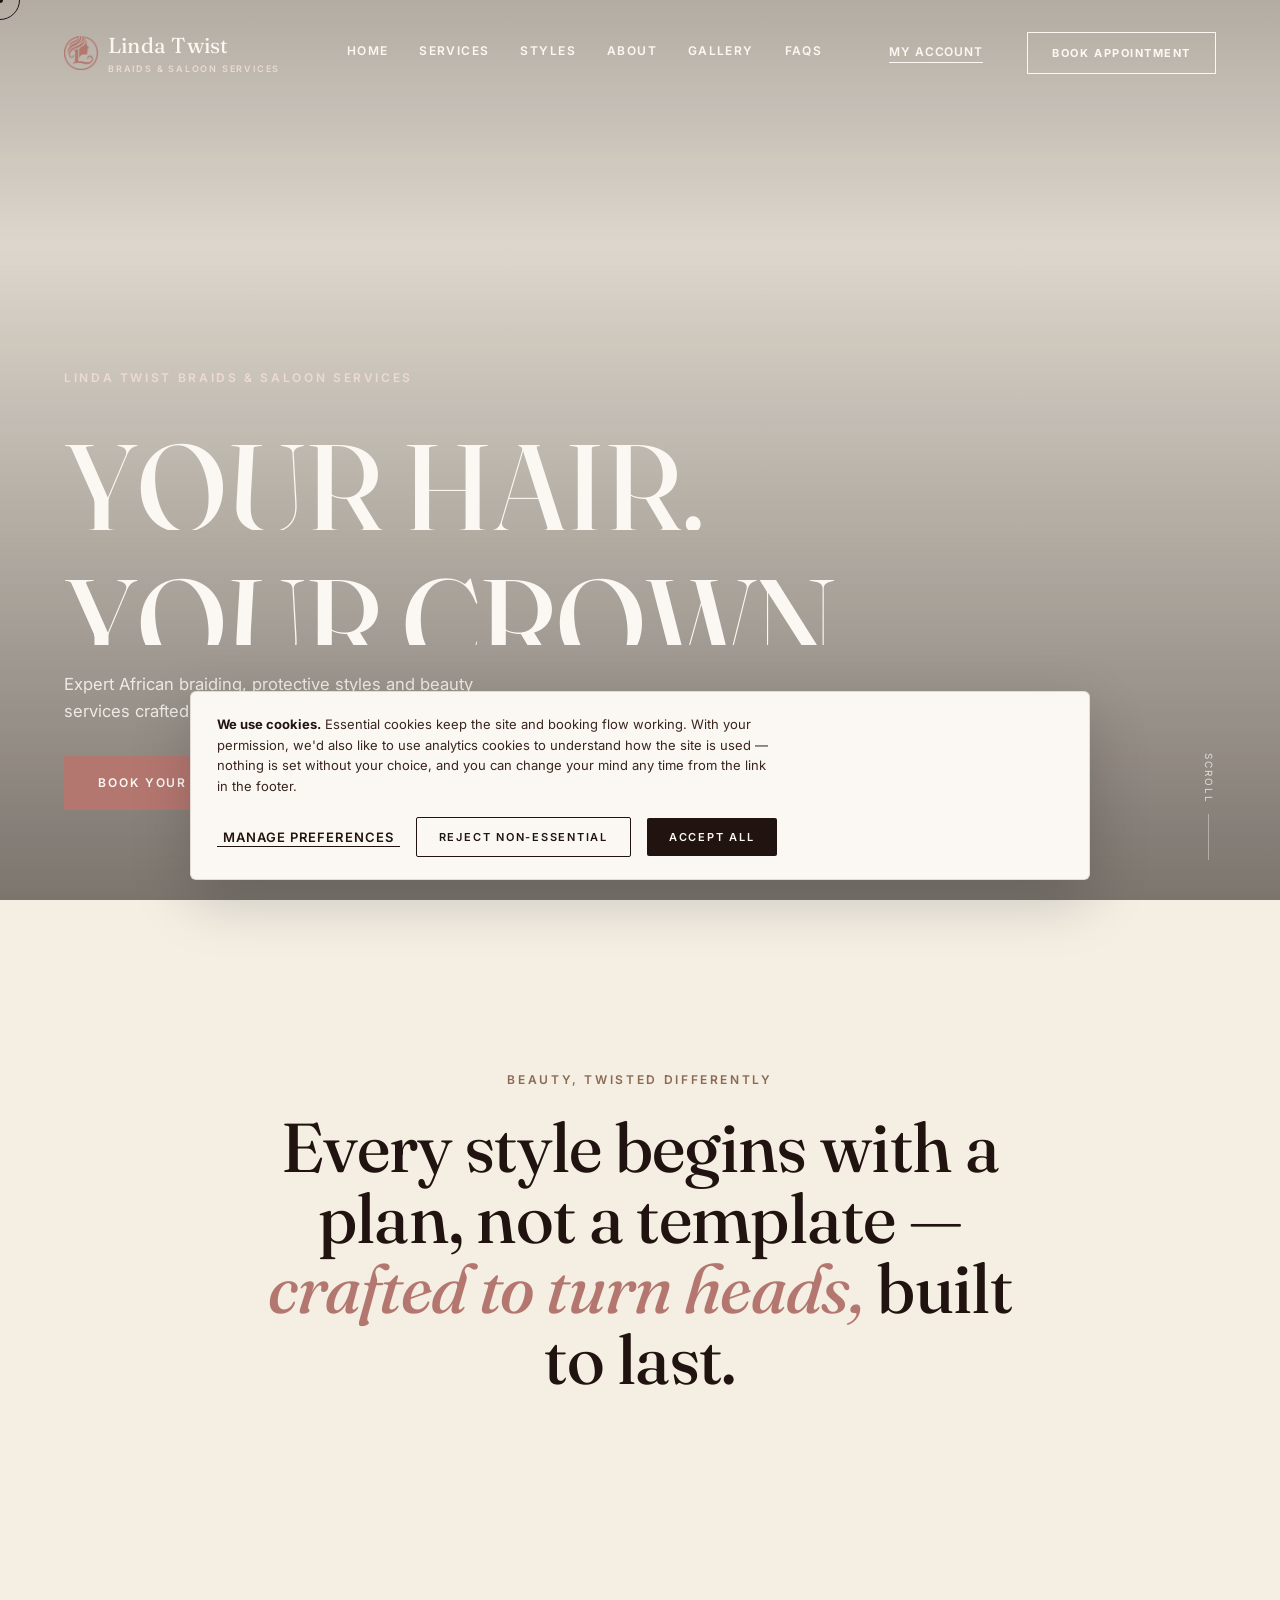
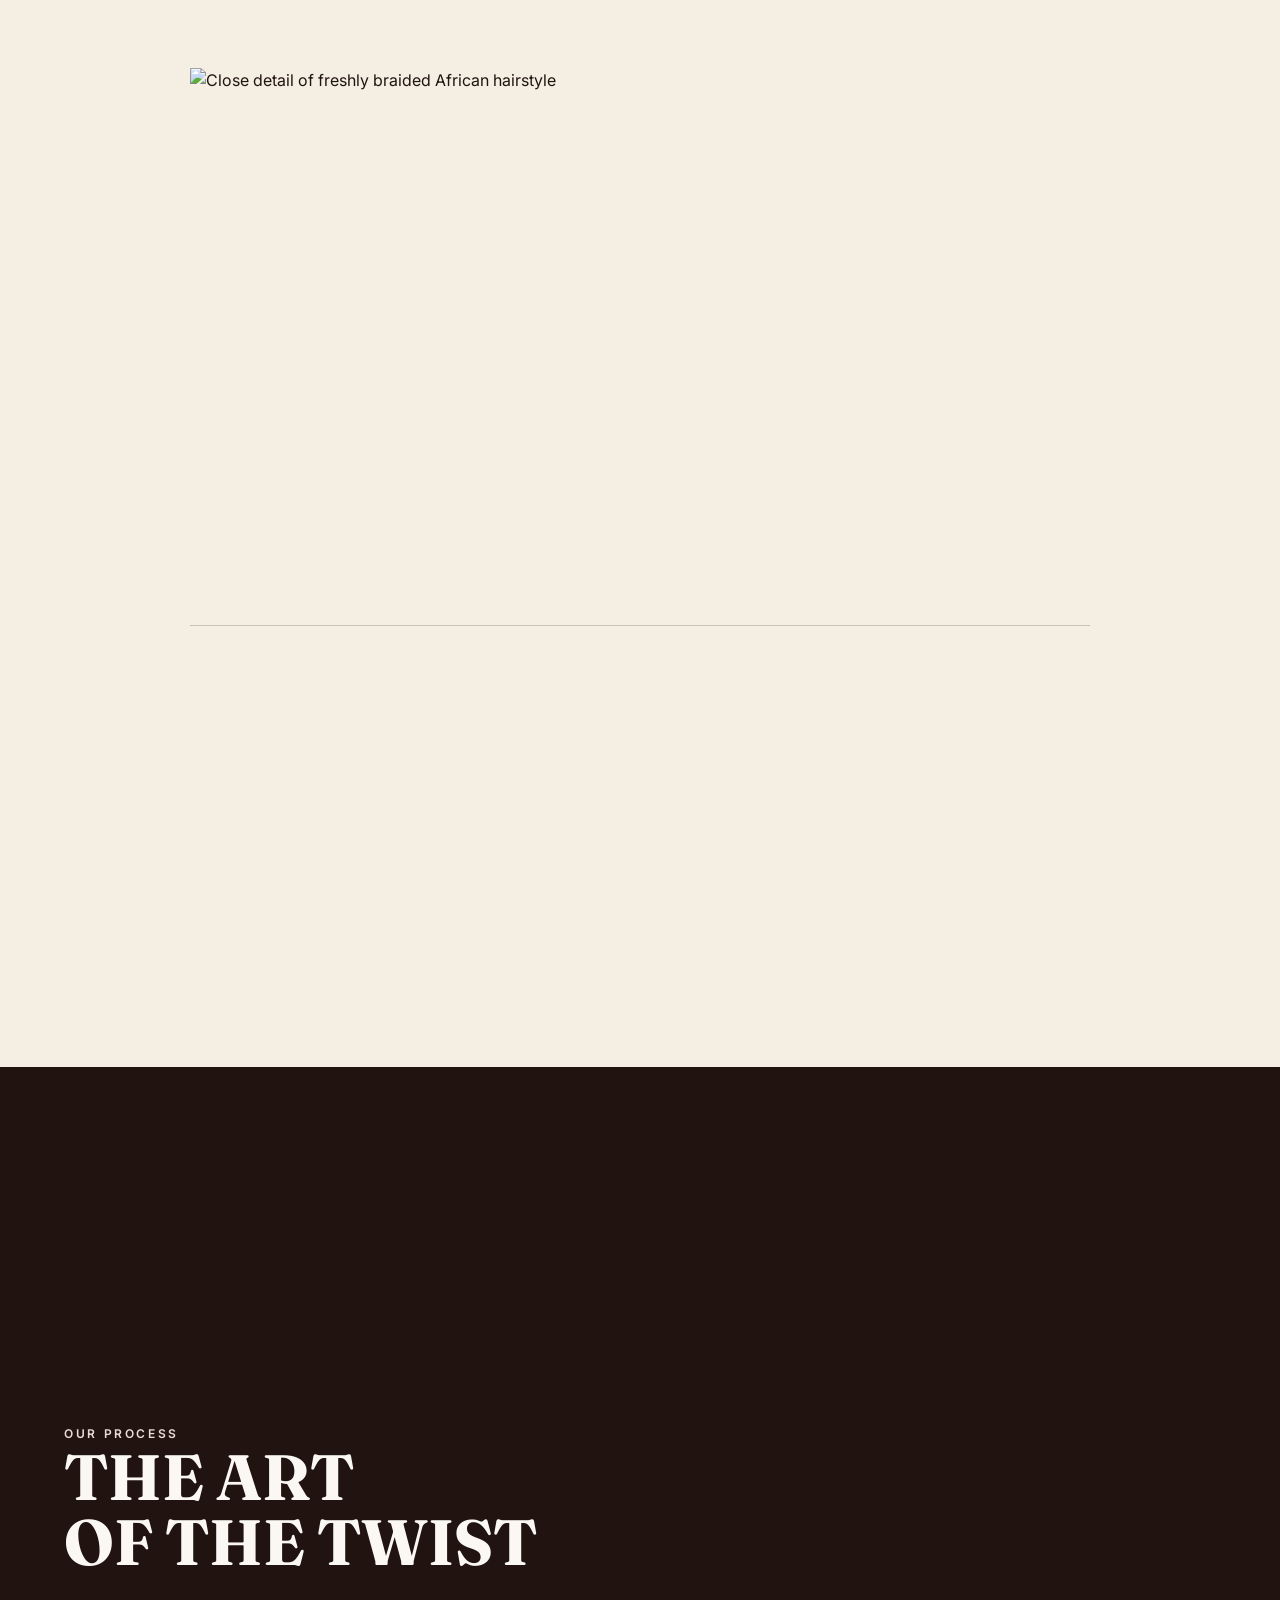
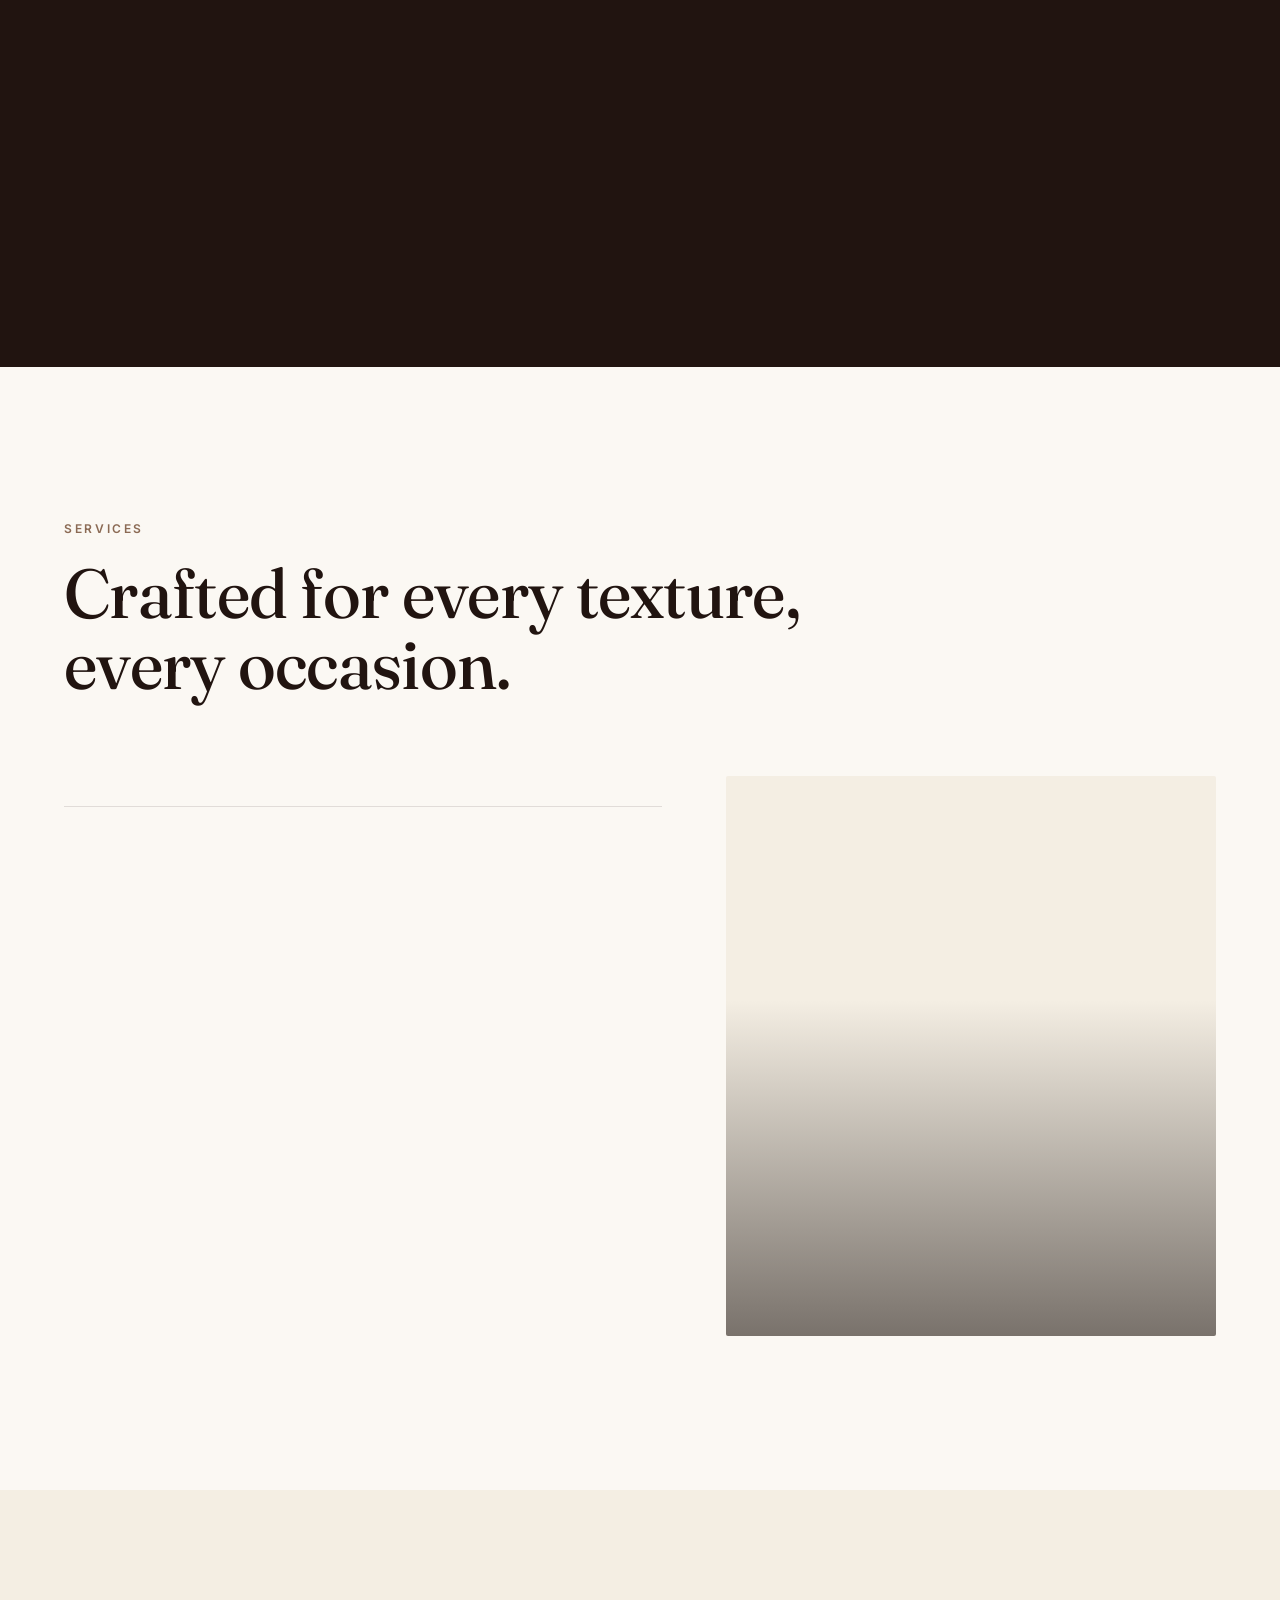
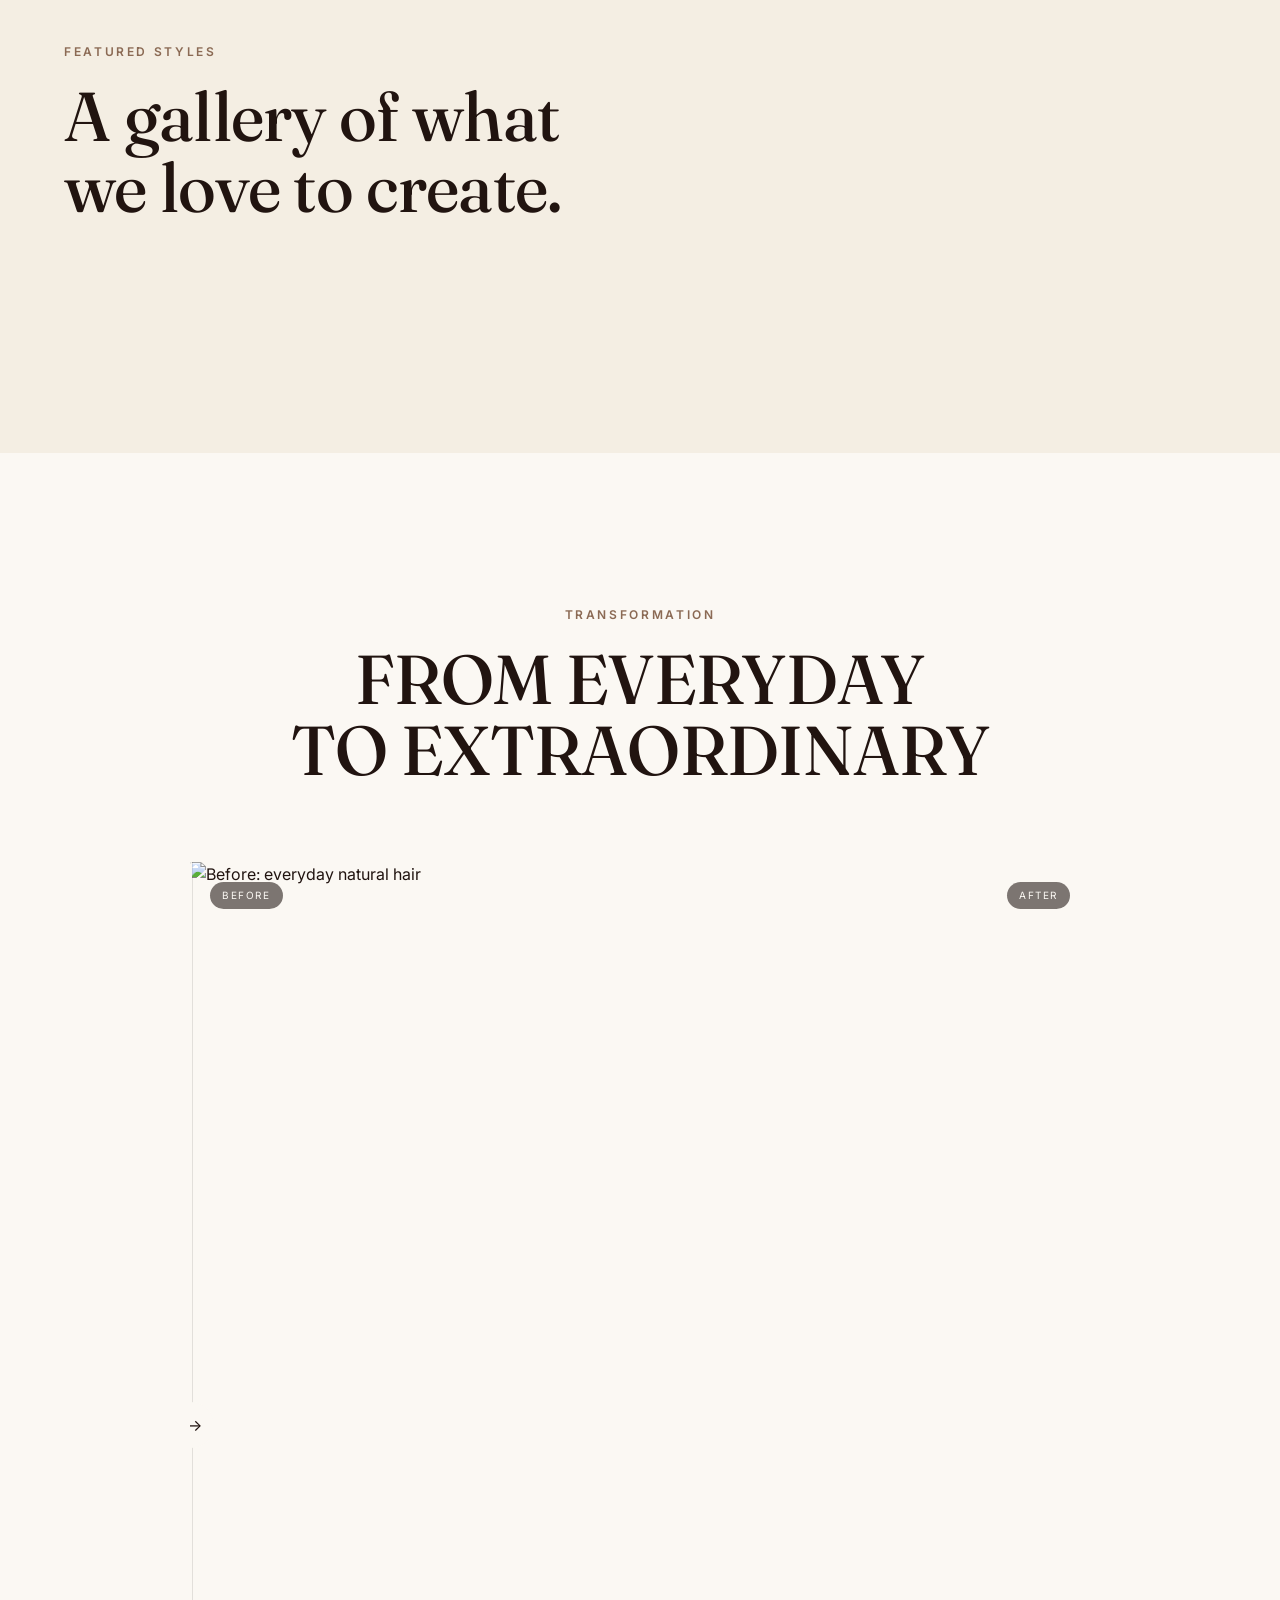
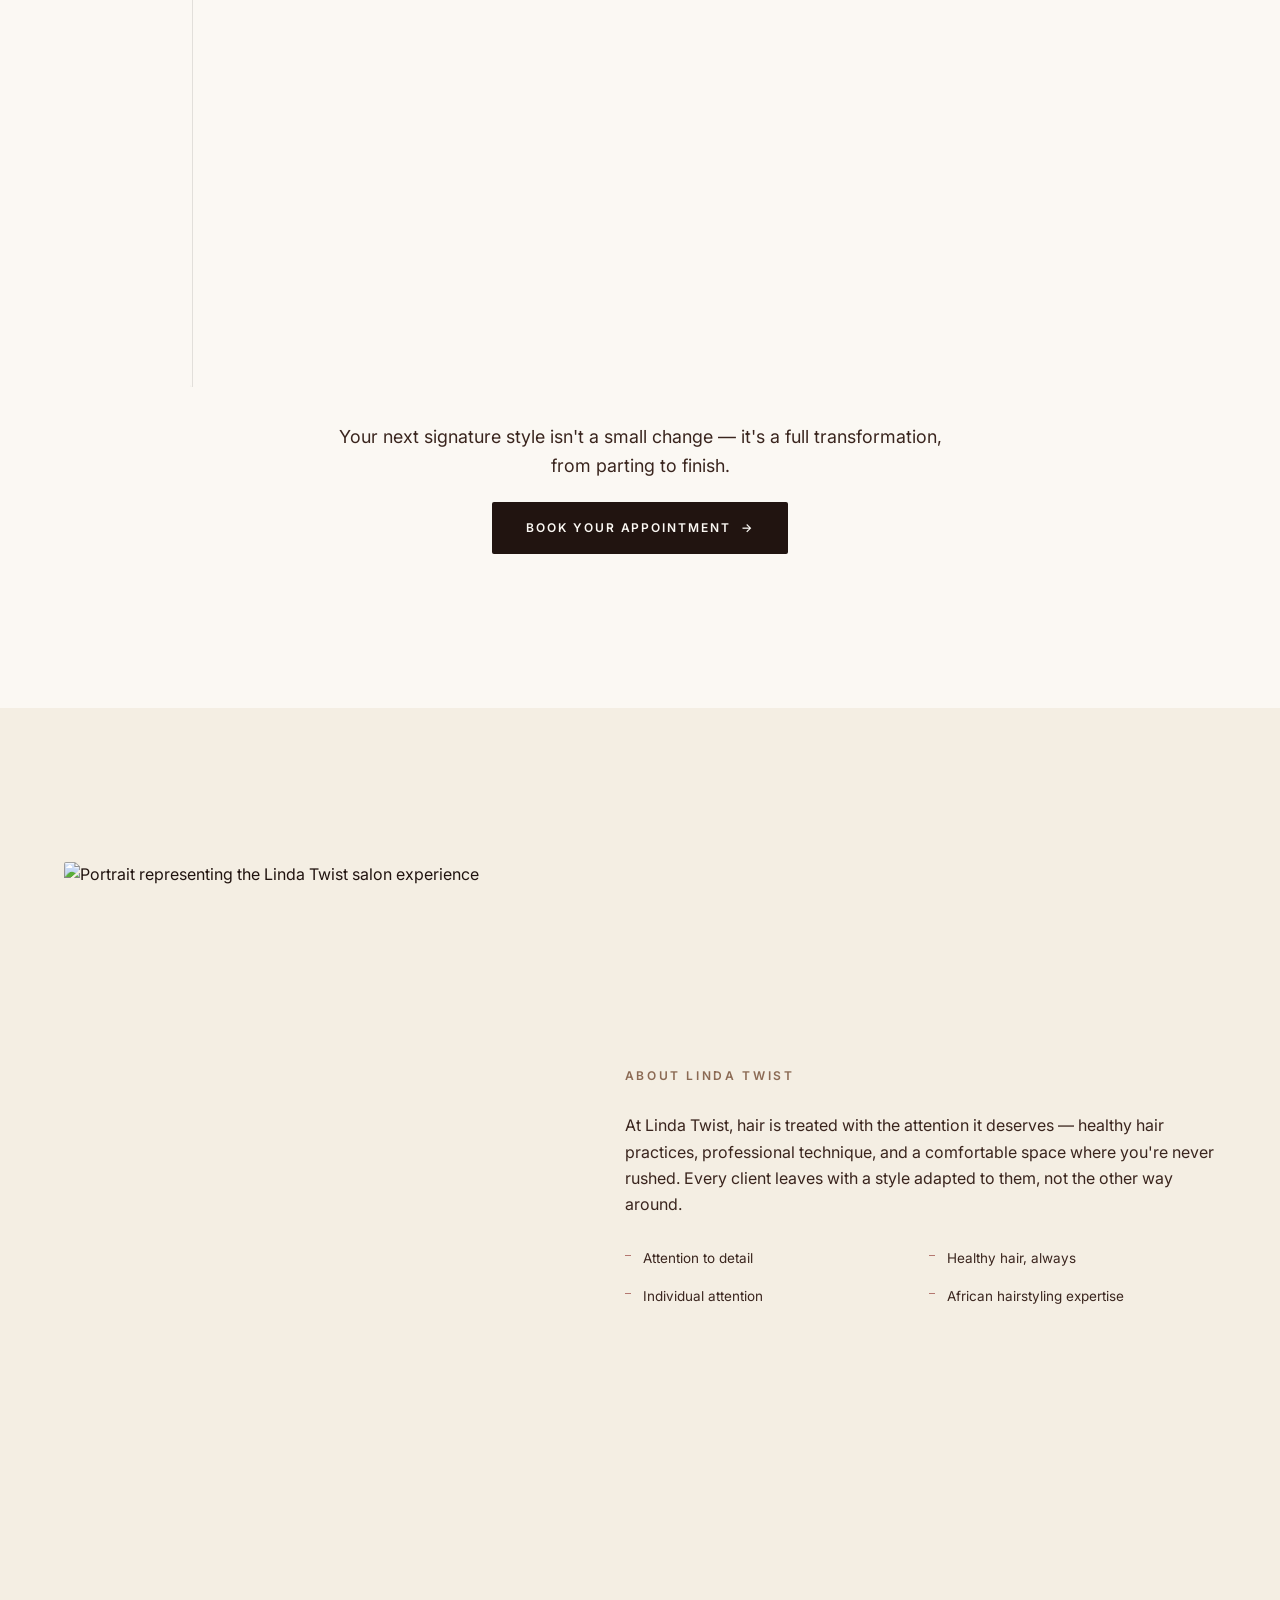
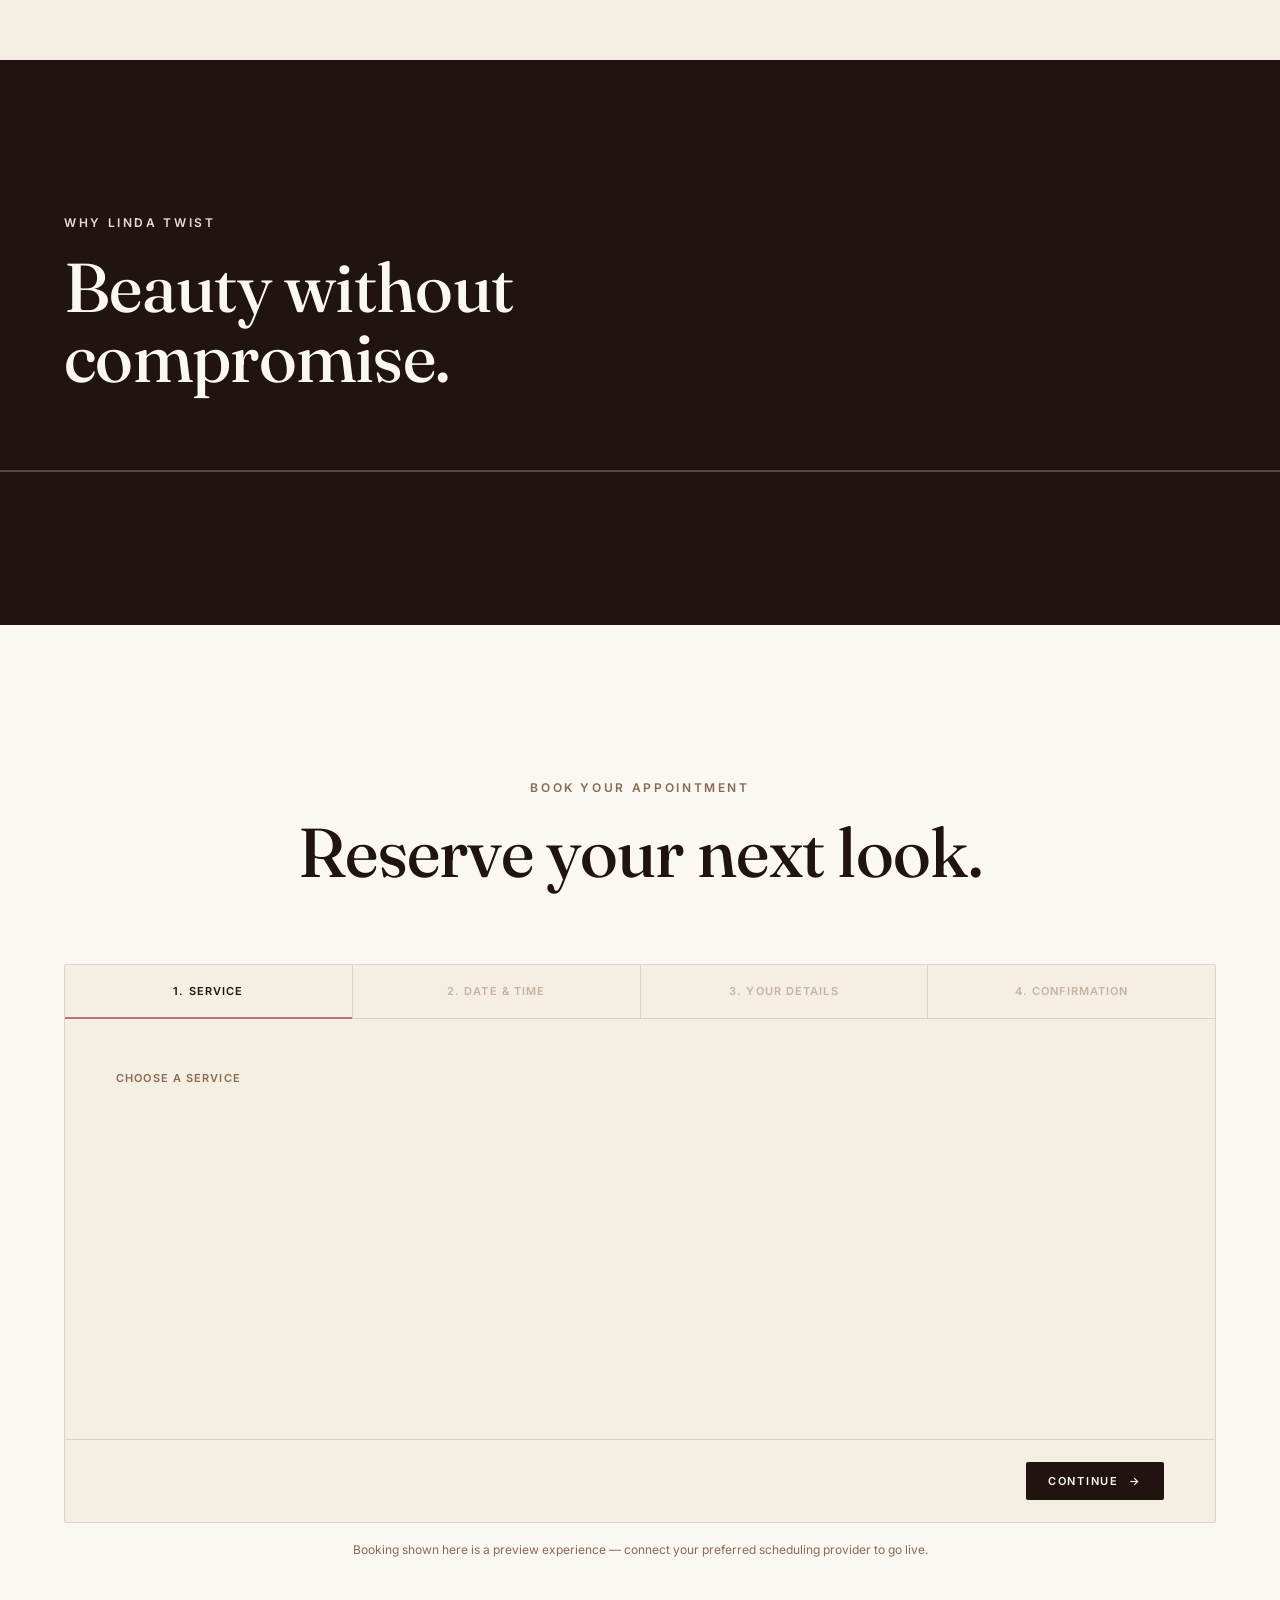
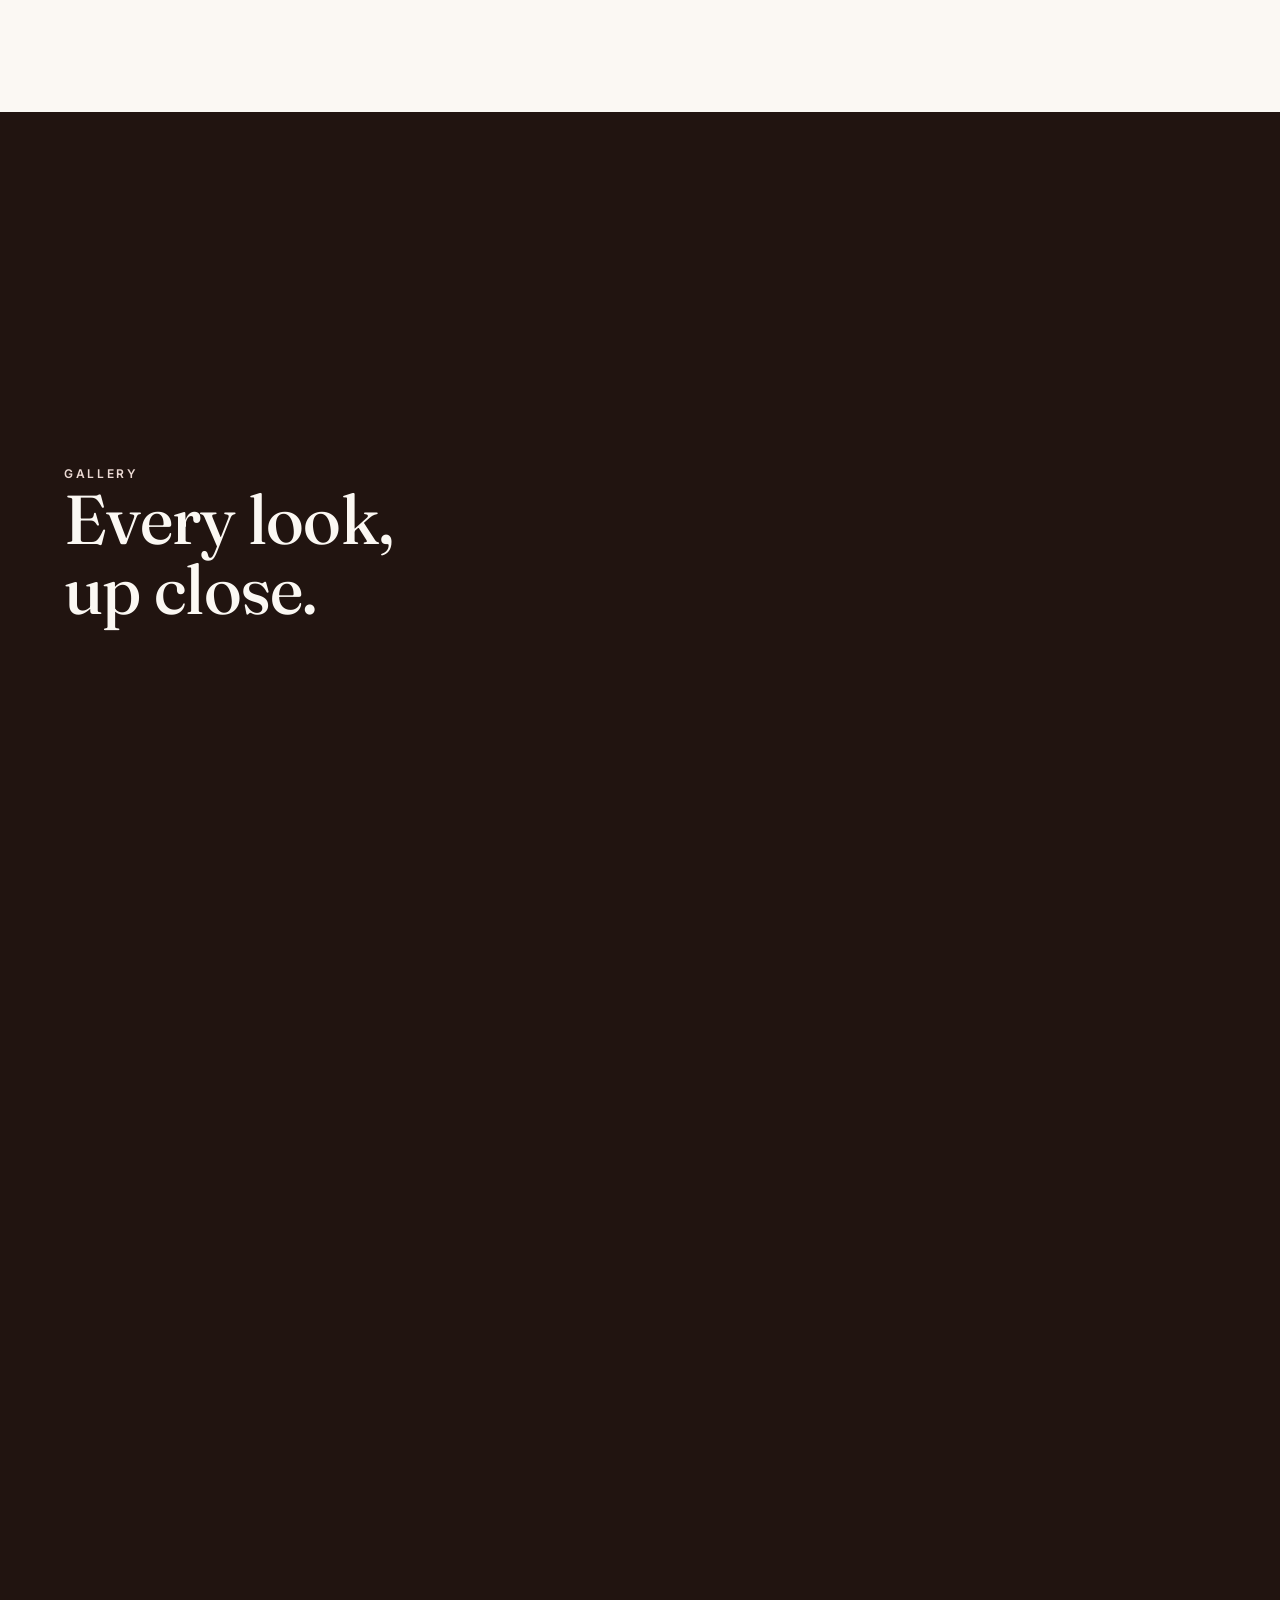
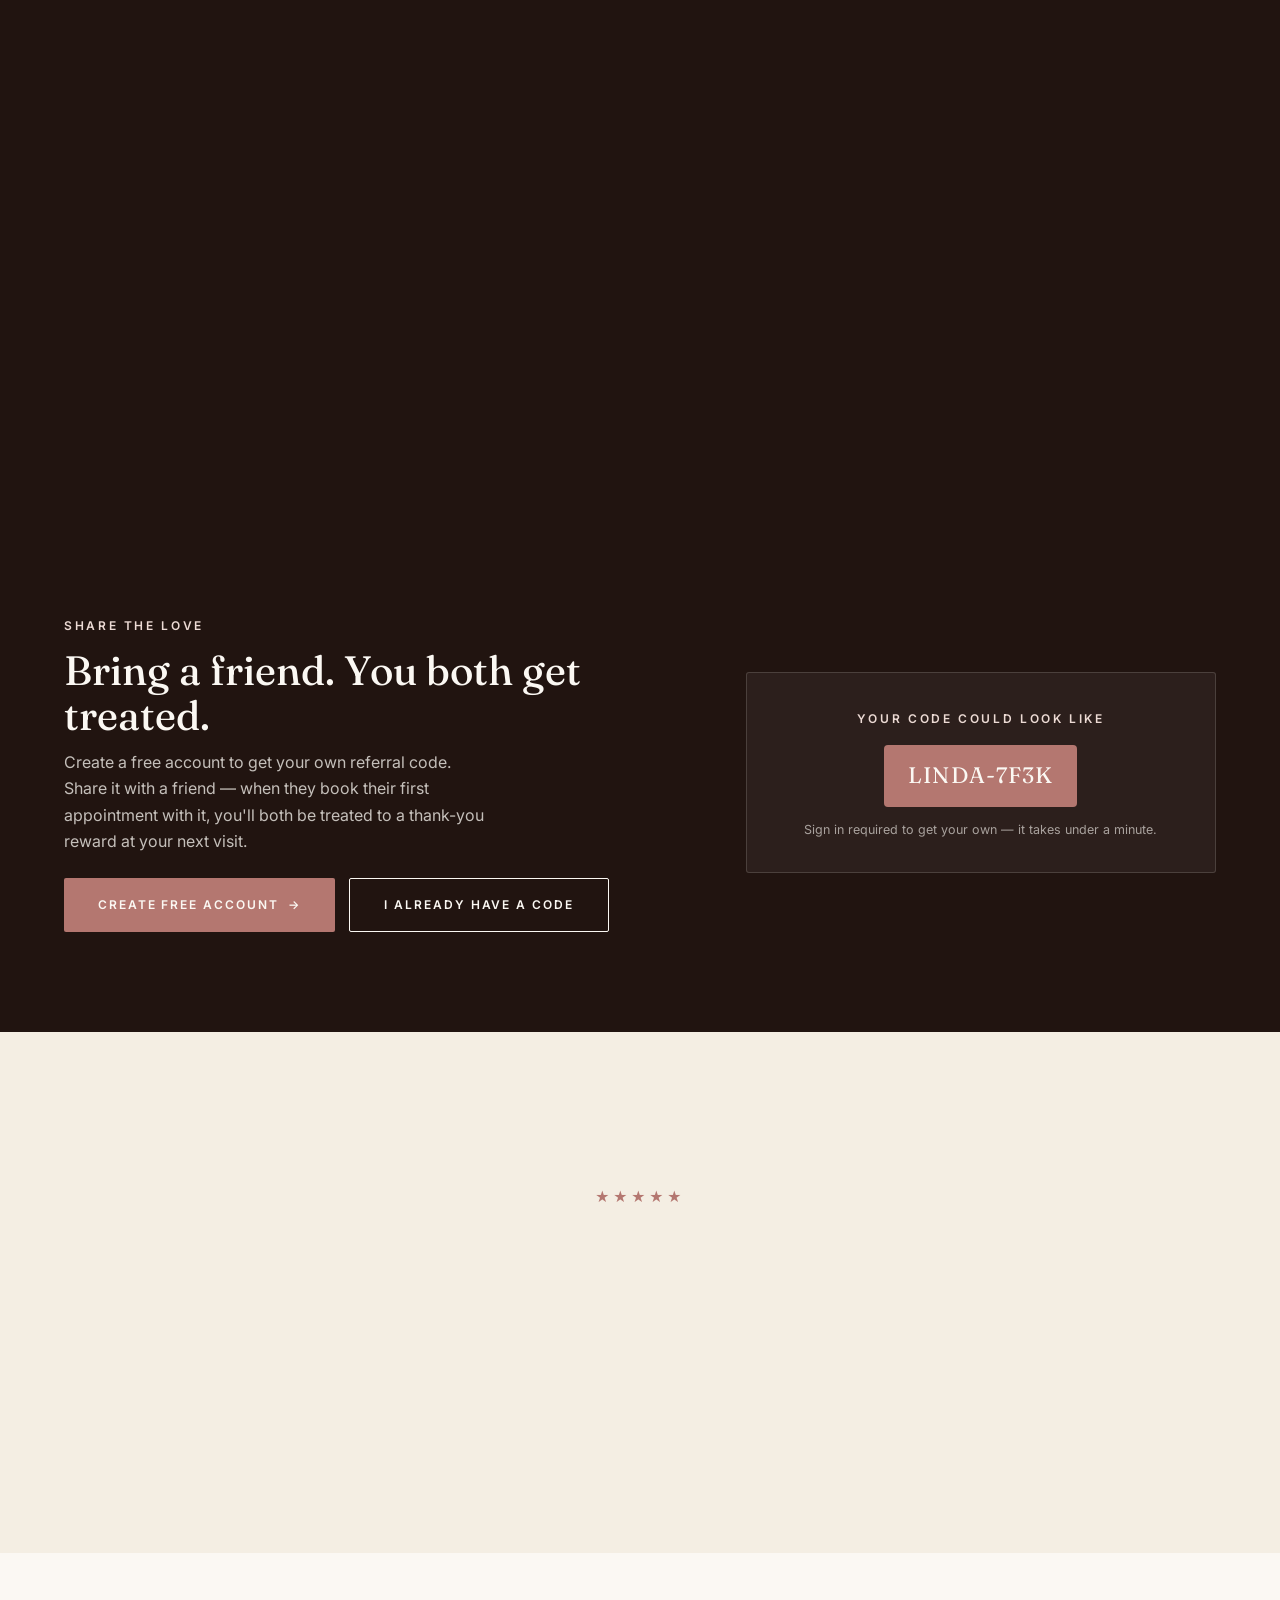
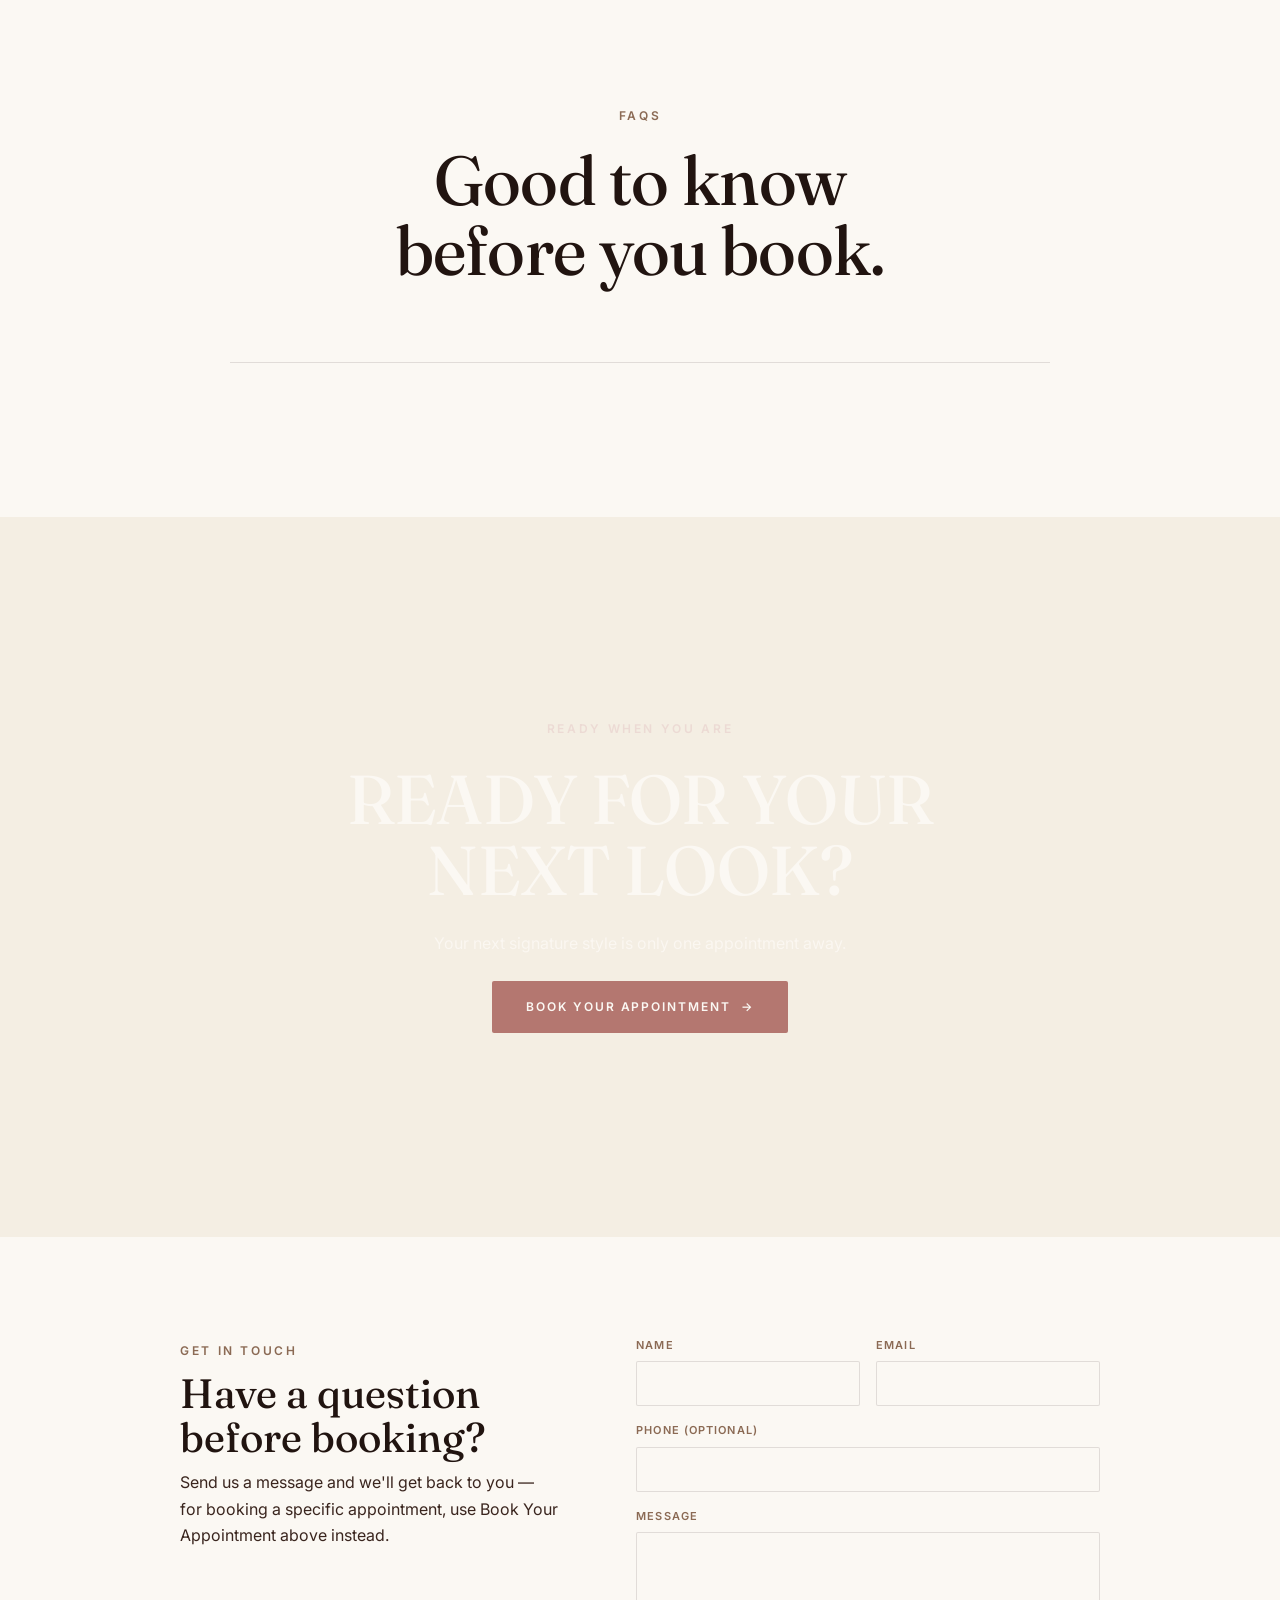
==== commit d1223e67: "commit the new files and the modified files below" ====
--- a/index.html
+++ b/index.html
@@ -57,6 +57,7 @@
   </nav>
 
   <div class="nav-actions">
+    <a href="account.html" class="link-underline" id="navAccountLink" style="margin-right:24px;">My Account</a>
     <a href="#booking" class="nav-book">Book Appointment</a>
     <button class="hamburger" id="hamburger" aria-label="Open menu" aria-expanded="false" aria-controls="mobileMenu">
       <span></span><span></span><span></span>
@@ -76,6 +77,7 @@
   </nav>
   <div class="mobile-menu-foot">
     <a href="#booking" class="btn btn-accent">Book Appointment <span class="arrow">→</span></a>
+    <a href="account.html" class="btn btn-outline on-dark">My Account</a>
     <div class="mobile-menu-social">
       <a href="#" id="mmInstagram">Instagram</a>
       <a href="#" id="mmFacebook">Facebook</a>
@@ -228,6 +230,17 @@
       </div>
     </div>
     <div class="why-grid" id="whyGrid"></div>
+  </section>
+
+  <!-- ============ CURRENT OFFERS ============ -->
+  <section class="offers section-pad-sm" id="offers" style="display:none;">
+    <div class="container">
+      <div class="section-head" style="text-align:center; align-items:center;">
+        <span class="eyebrow reveal">Current Offers</span>
+        <h2 class="display-lg reveal">Deals worth booking for.</h2>
+      </div>
+      <div class="offers-grid" id="offersGrid"></div>
+    </div>
   </section>
 
   <!-- ============ BOOKING ============ -->
@@ -299,6 +312,10 @@
               <label for="clientNotes">Notes / special requests</label>
               <textarea id="clientNotes" rows="3" placeholder="Anything we should know before your appointment?"></textarea>
             </div>
+            <div class="booking-field">
+              <label for="clientPromoCode">Promo or referral code (optional)</label>
+              <input type="text" id="clientPromoCode" placeholder="e.g. LINDA-7F3K" style="text-transform:uppercase;">
+            </div>
           </div>
 
           <!-- STEP 3: CONFIRMATION -->
@@ -339,6 +356,28 @@
         <h2 class="display-lg">Every look,<br>up close.</h2>
       </div>
       <div class="gallery-track" id="galleryTrack"></div>
+    </div>
+  </section>
+
+  <!-- ============ REFERRAL PROGRAM ============ -->
+  <section class="referral-promo section-pad-sm">
+    <div class="container">
+      <div class="referral-promo-shell">
+        <div class="referral-promo-copy">
+          <span class="eyebrow on-dark reveal">Share The Love</span>
+          <h2 class="display-md reveal" style="margin-top:12px;">Bring a friend. You both get treated.</h2>
+          <p class="body-md reveal" style="color:rgba(251,248,243,0.75); margin-top:12px; max-width:420px;">Create a free account to get your own referral code. Share it with a friend — when they book their first appointment with it, you'll both be treated to a thank-you reward at your next visit.</p>
+          <div class="reveal" style="margin-top:24px; display:flex; gap:14px; flex-wrap:wrap;">
+            <a href="account.html" class="btn btn-accent">Create Free Account <span class="arrow">→</span></a>
+            <a href="account.html" class="btn btn-outline on-dark">I Already Have a Code</a>
+          </div>
+        </div>
+        <div class="referral-promo-code reveal">
+          <span class="eyebrow on-dark">Your Code Could Look Like</span>
+          <div class="referral-sample-chip">LINDA-7F3K</div>
+          <p style="font-size:12.5px; color:rgba(251,248,243,0.6); margin-top:14px;">Sign in required to get your own — it takes under a minute.</p>
+        </div>
+      </div>
     </div>
   </section>
 
@@ -435,13 +474,53 @@
     </div>
     <div class="footer-bottom">
       <span>&copy; <span id="year"></span> Linda Twist Braids &amp; Saloon Services. All rights reserved.</span>
-      <span>Site by Linda Twist Studio</span>
+      <span style="display:flex; gap:16px; align-items:center;">
+        <button id="footerCookieLink" style="color:inherit; font-size:11.5px; text-decoration:underline;">Cookie Preferences</button>
+        Site by Linda Twist Studio
+      </span>
     </div>
   </div>
 </footer>
 
 <!-- ============ MOBILE STICKY BOOKING BAR ============ -->
 <a href="#booking" class="mobile-book-bar">Book An Appointment</a>
+
+<!-- ============ COOKIE CONSENT ============ -->
+<div class="cookie-banner" id="cookieBanner">
+  <div class="cookie-banner-text">
+    <p><strong>We use cookies.</strong> Essential cookies keep the site and booking flow working. With your permission, we'd also like to use analytics cookies to understand how the site is used — nothing is set without your choice, and you can change your mind any time from the link in the footer.</p>
+  </div>
+  <div class="cookie-banner-actions">
+    <button class="link-underline" id="cookieManageBtn">Manage Preferences</button>
+    <button class="btn btn-outline btn-sm" id="cookieRejectBtn">Reject Non-Essential</button>
+    <button class="btn btn-primary btn-sm" id="cookieAcceptBtn">Accept All</button>
+  </div>
+</div>
+
+<!-- Cookie preferences modal, opened via "Manage Preferences" or the footer link -->
+<div class="cookie-modal-overlay" id="cookieModalOverlay">
+  <div class="cookie-modal">
+    <h3 class="display-md" style="font-size:1.3rem;">Cookie Preferences</h3>
+    <div class="cookie-pref-row">
+      <div>
+        <div class="cookie-pref-title">Essential</div>
+        <div class="cookie-pref-desc">Required for the site, booking flow, and account sign-in to work. Always on.</div>
+      </div>
+      <label class="switch-account"><input type="checkbox" checked disabled><span class="track"></span></label>
+    </div>
+    <div class="cookie-pref-row">
+      <div>
+        <div class="cookie-pref-title">Analytics</div>
+        <div class="cookie-pref-desc">Helps us understand which pages and services are most useful, so we can improve the site.</div>
+      </div>
+      <label class="switch-account"><input type="checkbox" id="cookieAnalyticsToggle"><span class="track"></span></label>
+    </div>
+    <div class="cookie-modal-actions">
+      <button class="btn btn-outline btn-sm" id="cookieModalCancel">Cancel</button>
+      <button class="btn btn-primary btn-sm" id="cookieModalSave">Save Preferences</button>
+    </div>
+  </div>
+</div>
 
 <script src="https://cdnjs.cloudflare.com/ajax/libs/gsap/3.12.5/gsap.min.js"></script>
 <script src="https://cdnjs.cloudflare.com/ajax/libs/gsap/3.12.5/ScrollTrigger.min.js"></script>
@@ -452,4 +531,5 @@
 <script src="js/data-loader.js"></script>
 <script src="js/main.js"></script>
 </body>
+
 </html>
--- a/css/style.css
+++ b/css/style.css
@@ -1443,3 +1443,155 @@
 @media (max-width: 800px){
   .contact-shell{ grid-template-columns: 1fr; }
 }
+
+/* ---------------- Account link in nav ---------------- */
+#navAccountLink{
+  color: var(--ivory);
+  font-size: 12px;
+  font-weight: 600;
+  letter-spacing: 0.08em;
+  text-transform: uppercase;
+  transition: color .5s var(--ease);
+}
+.nav.scrolled #navAccountLink{ color: var(--espresso); }
+@media (max-width: 900px){
+  #navAccountLink{ display: none; }
+}
+
+/* ============================================================
+   CURRENT OFFERS
+   ============================================================ */
+.offers{ background: var(--cream); }
+.offers-grid{ display: grid; grid-template-columns: repeat(auto-fit, minmax(280px,1fr)); gap: 20px; }
+.offer-card{
+  background: var(--ivory);
+  border: 1px solid var(--line);
+  border-radius: 2px;
+  overflow: hidden;
+}
+.offer-card .img{ height: 160px; background: var(--cream) center/cover no-repeat; }
+.offer-card .body{ padding: 20px 22px; }
+.offer-card .body h3{ font-family: var(--font-display); font-size: 1.25rem; }
+.offer-card .body p{ font-size: 13.5px; color: var(--chocolate); margin-top: 8px; }
+.offer-card .code-row{
+  display: flex;
+  justify-content: space-between;
+  align-items: center;
+  margin-top: 16px;
+  padding-top: 16px;
+  border-top: 1px solid var(--line);
+}
+.offer-card .code{ font-family: var(--font-display); font-weight: 700; color: var(--accent-dark); font-size: 1rem; }
+.offer-card .copy-btn{
+  font-size: 11px;
+  font-weight: 700;
+  letter-spacing: 0.08em;
+  text-transform: uppercase;
+  padding: 8px 14px;
+  border: 1px solid var(--line);
+  border-radius: 20px;
+  transition: all .3s var(--ease);
+}
+.offer-card .copy-btn:hover{ background: var(--espresso); border-color: var(--espresso); color: var(--ivory); }
+
+/* ============================================================
+   REFERRAL PROGRAM PROMO
+   ============================================================ */
+.referral-promo{ background: var(--espresso); color: var(--ivory); }
+.referral-promo-shell{
+  display: grid;
+  grid-template-columns: 1.3fr 1fr;
+  gap: clamp(30px, 6vw, 70px);
+  align-items: center;
+}
+.referral-promo-code{
+  background: rgba(251,248,243,0.05);
+  border: 1px solid rgba(251,248,243,0.15);
+  border-radius: 3px;
+  padding: 32px 30px;
+  text-align: center;
+}
+.referral-sample-chip{
+  display: inline-block;
+  margin-top: 16px;
+  padding: 14px 24px;
+  background: var(--accent);
+  color: var(--ivory);
+  border-radius: 4px;
+  font-family: var(--font-display);
+  font-size: 1.4rem;
+  letter-spacing: 0.05em;
+}
+@media (max-width: 800px){
+  .referral-promo-shell{ grid-template-columns: 1fr; }
+}
+
+/* ============================================================
+   COOKIE CONSENT
+   ============================================================ */
+.cookie-banner{
+  position: fixed;
+  left: 20px; right: 20px; bottom: 20px;
+  z-index: 1800;
+  background: var(--ivory);
+  border: 1px solid var(--line);
+  border-radius: 6px;
+  box-shadow: 0 20px 60px rgba(0,0,0,0.18);
+  padding: 22px 26px;
+  display: flex;
+  flex-wrap: wrap;
+  gap: 20px;
+  align-items: center;
+  justify-content: space-between;
+  max-width: 900px;
+  margin: 0 auto;
+  transform: translateY(140%);
+  transition: transform .5s var(--ease);
+}
+.cookie-banner.show{ transform: translateY(0); }
+.cookie-banner-text p{ font-size: 13px; line-height: 1.6; color: var(--chocolate); max-width: 560px; }
+.cookie-banner-text strong{ color: var(--espresso); }
+.cookie-banner-actions{ display: flex; align-items: center; gap: 16px; flex-wrap: wrap; }
+
+.cookie-modal-overlay{
+  position: fixed; inset: 0;
+  z-index: 1900;
+  background: rgba(33,20,16,0.5);
+  display: none;
+  align-items: center;
+  justify-content: center;
+  padding: 20px;
+}
+.cookie-modal-overlay.show{ display: flex; }
+.cookie-modal{
+  background: var(--ivory);
+  border-radius: 6px;
+  padding: 30px 32px;
+  max-width: 440px;
+  width: 100%;
+}
+.cookie-pref-row{
+  display: flex;
+  justify-content: space-between;
+  align-items: flex-start;
+  gap: 20px;
+  padding: 16px 0;
+  border-bottom: 1px solid var(--line);
+}
+.cookie-pref-row:last-of-type{ border-bottom: none; }
+.cookie-pref-title{ font-weight: 600; font-size: 14px; color: var(--espresso); }
+.cookie-pref-desc{ font-size: 12px; color: var(--caramel); margin-top: 4px; max-width: 300px; }
+.cookie-modal-actions{ display: flex; justify-content: flex-end; gap: 10px; margin-top: 22px; }
+
+.switch-account{ position: relative; width: 40px; height: 22px; flex-shrink: 0; }
+.switch-account input{ opacity: 0; width: 0; height: 0; }
+.switch-account .track{ position: absolute; inset: 0; background: var(--line); border-radius: 20px; transition: background .2s ease; cursor: pointer; }
+.switch-account .track::after{ content:""; position: absolute; width: 16px; height: 16px; left: 3px; top: 3px; background: #fff; border-radius: 50%; transition: transform .2s ease; }
+.switch-account input:checked + .track{ background: var(--accent); }
+.switch-account input:checked + .track::after{ transform: translateX(18px); }
+.switch-account input:disabled + .track{ opacity: 0.5; cursor: not-allowed; }
+
+@media (max-width: 700px){
+  .cookie-banner{ flex-direction: column; align-items: stretch; text-align: left; }
+  .cookie-banner-actions{ justify-content: flex-start; }
+}
